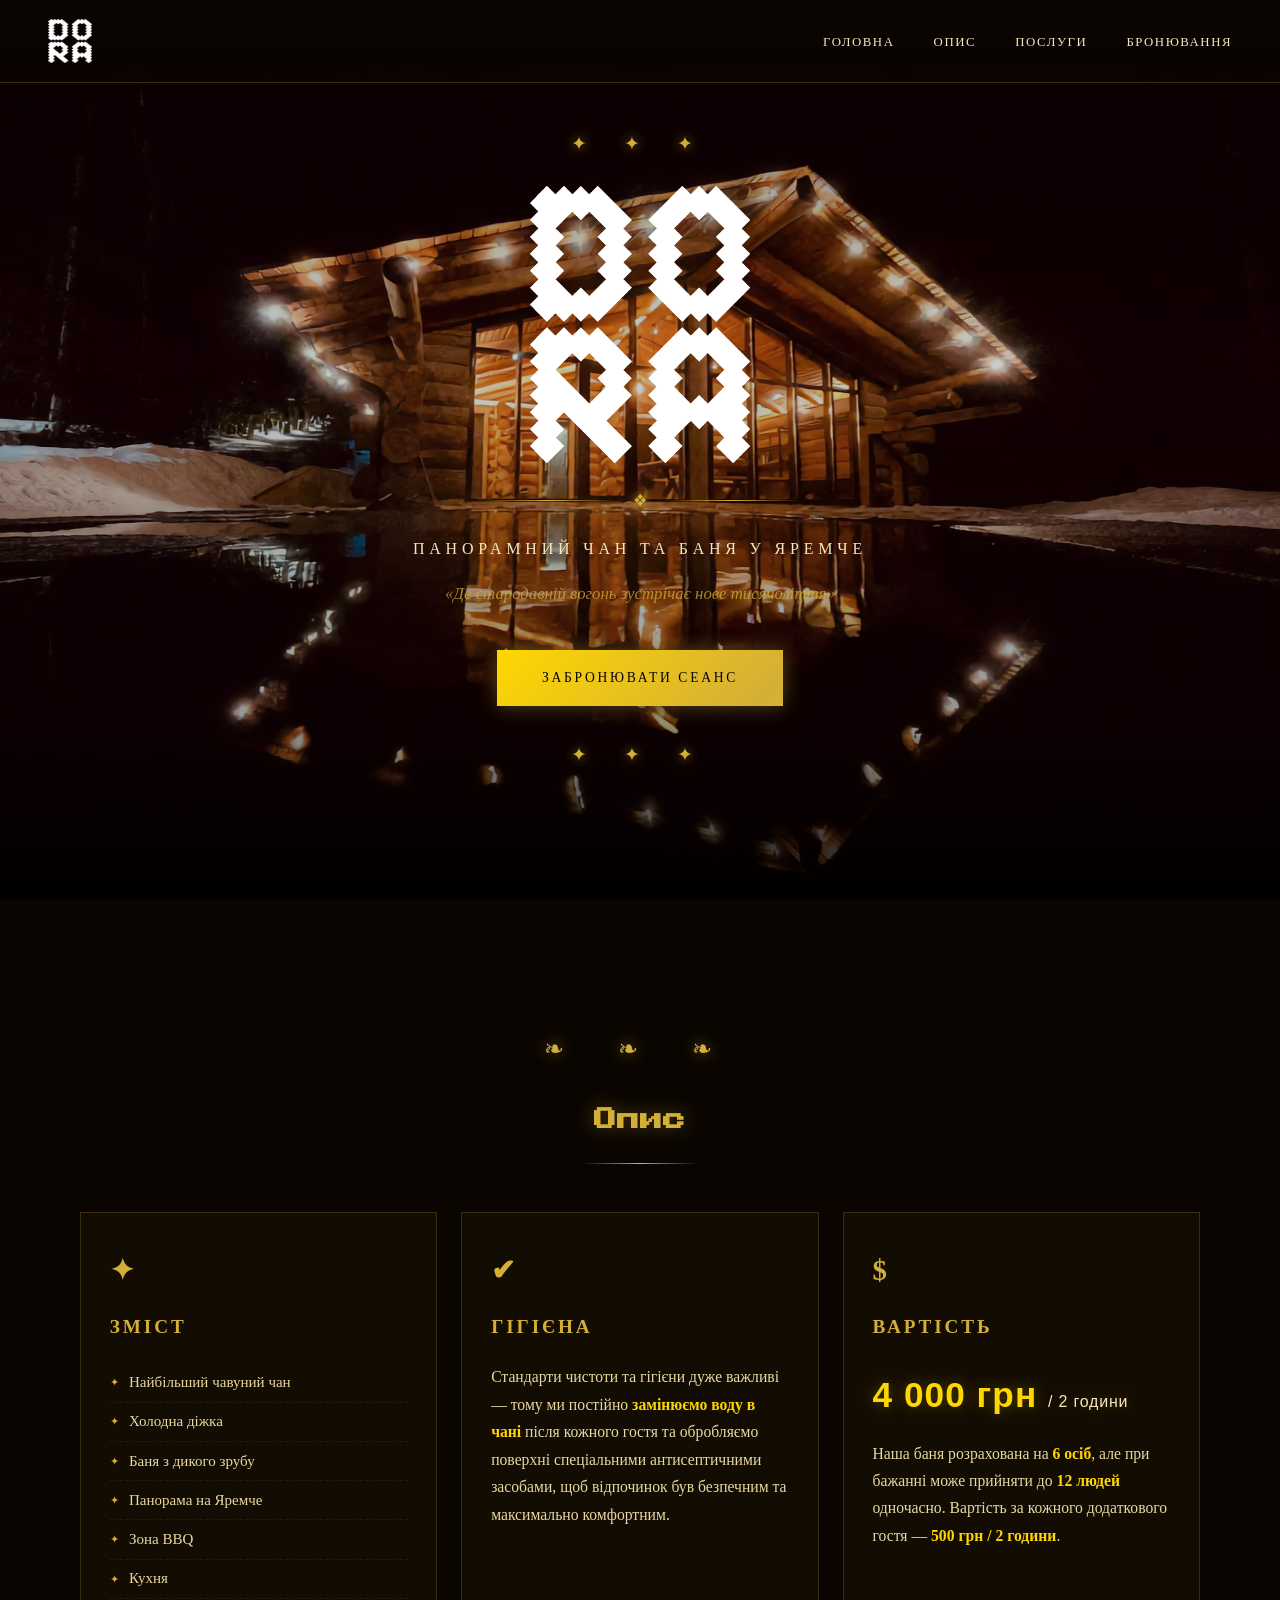
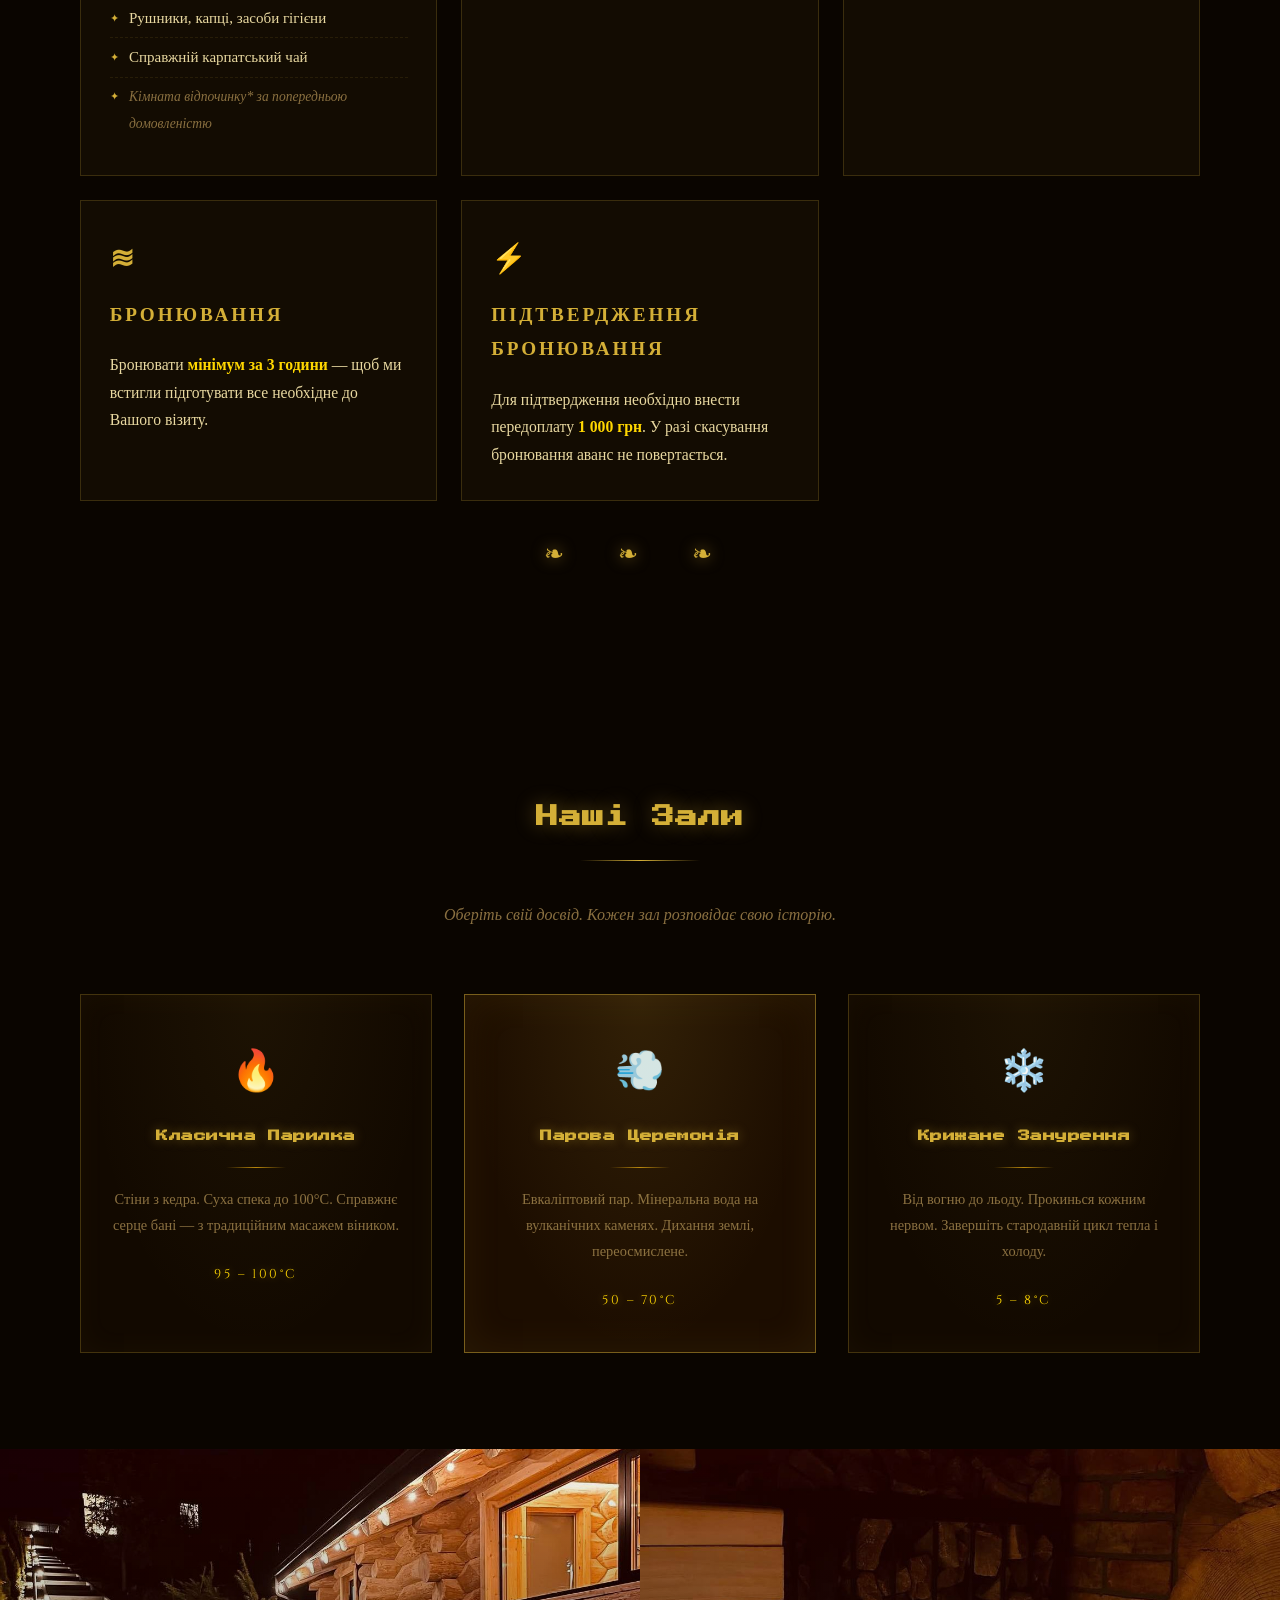
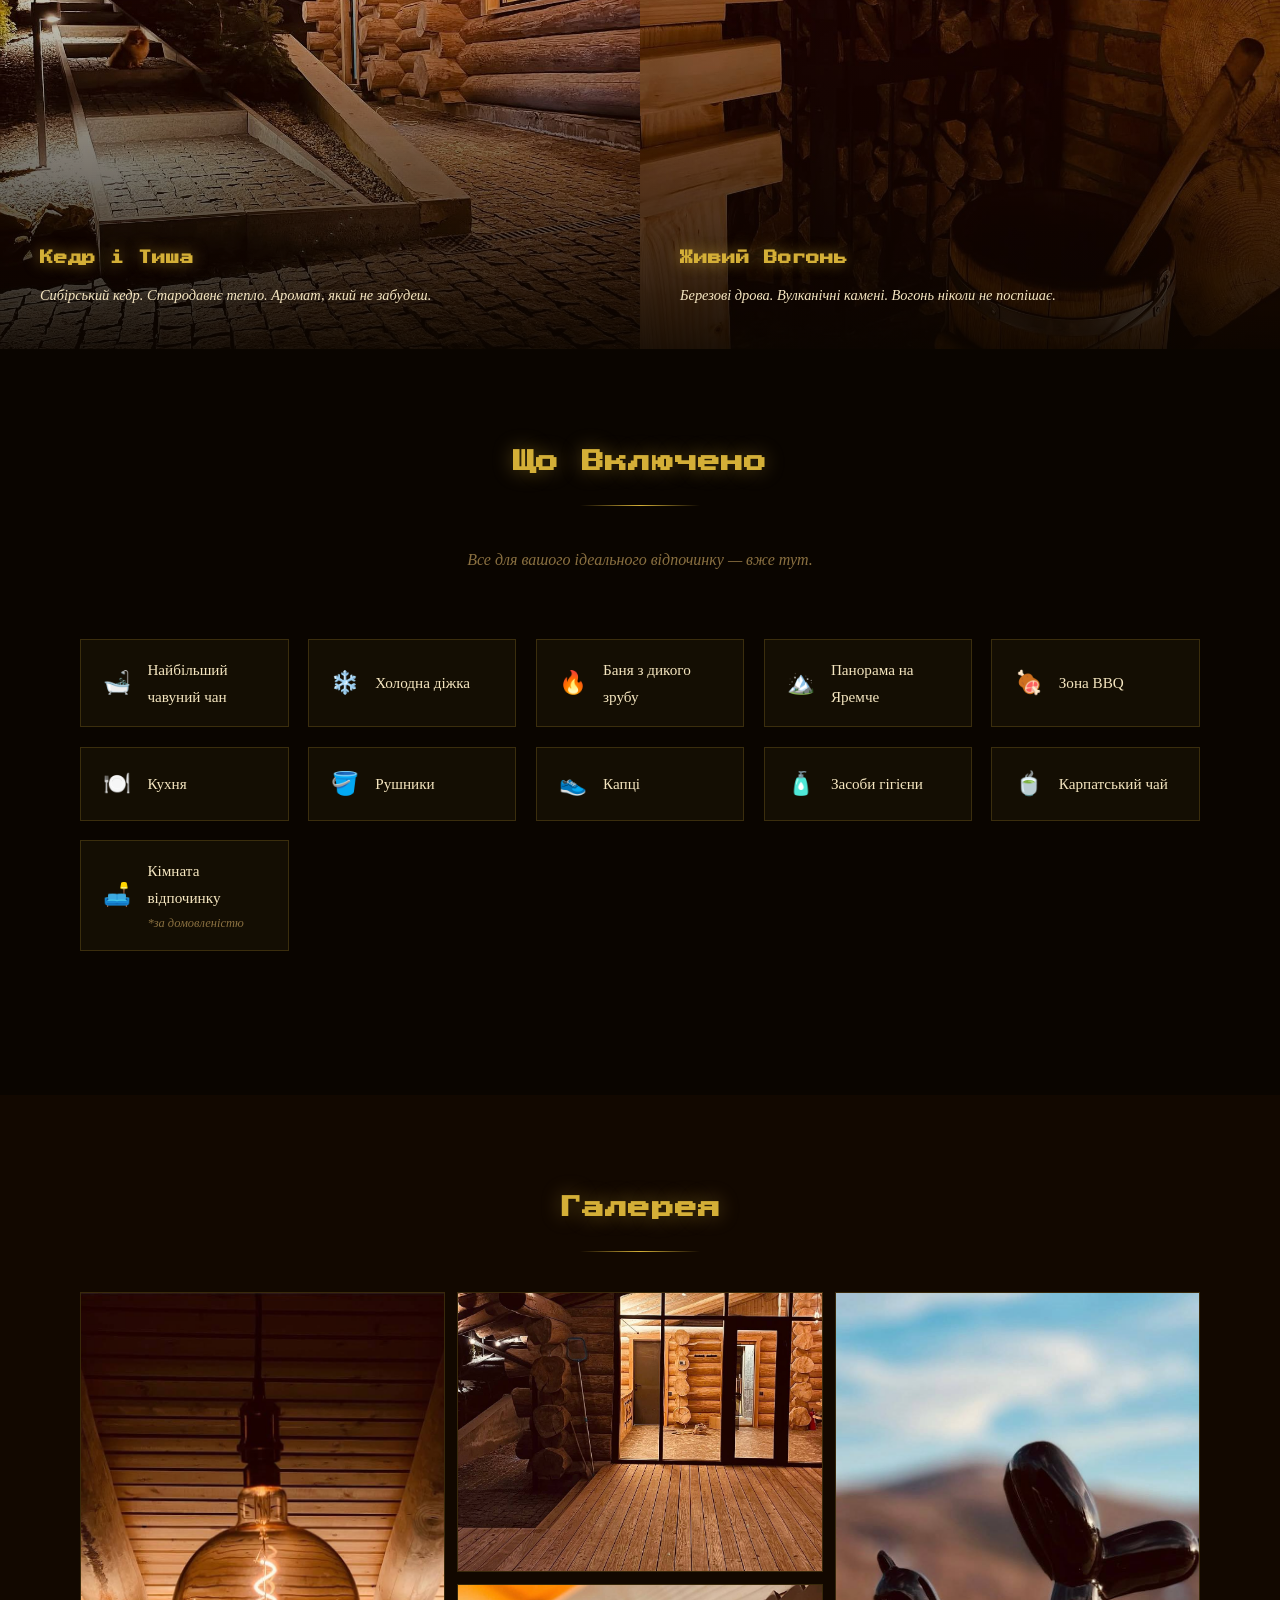
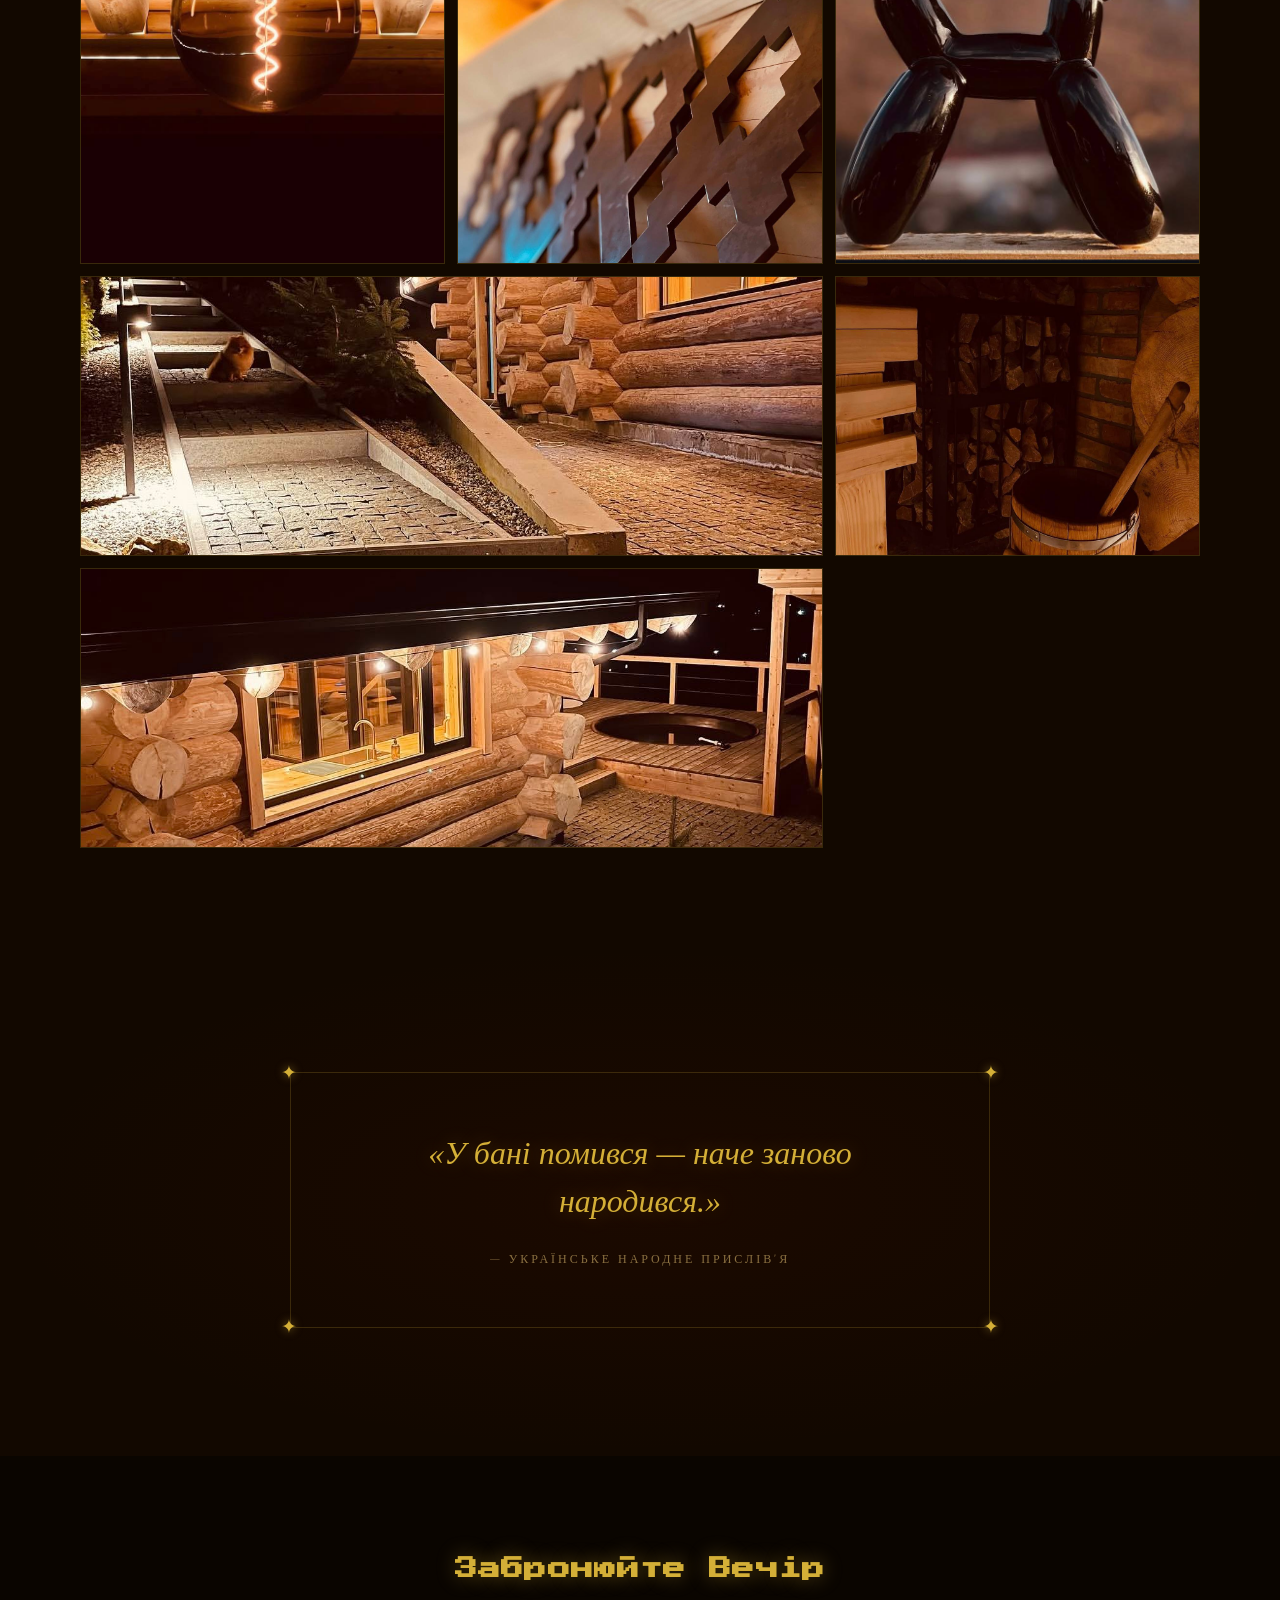
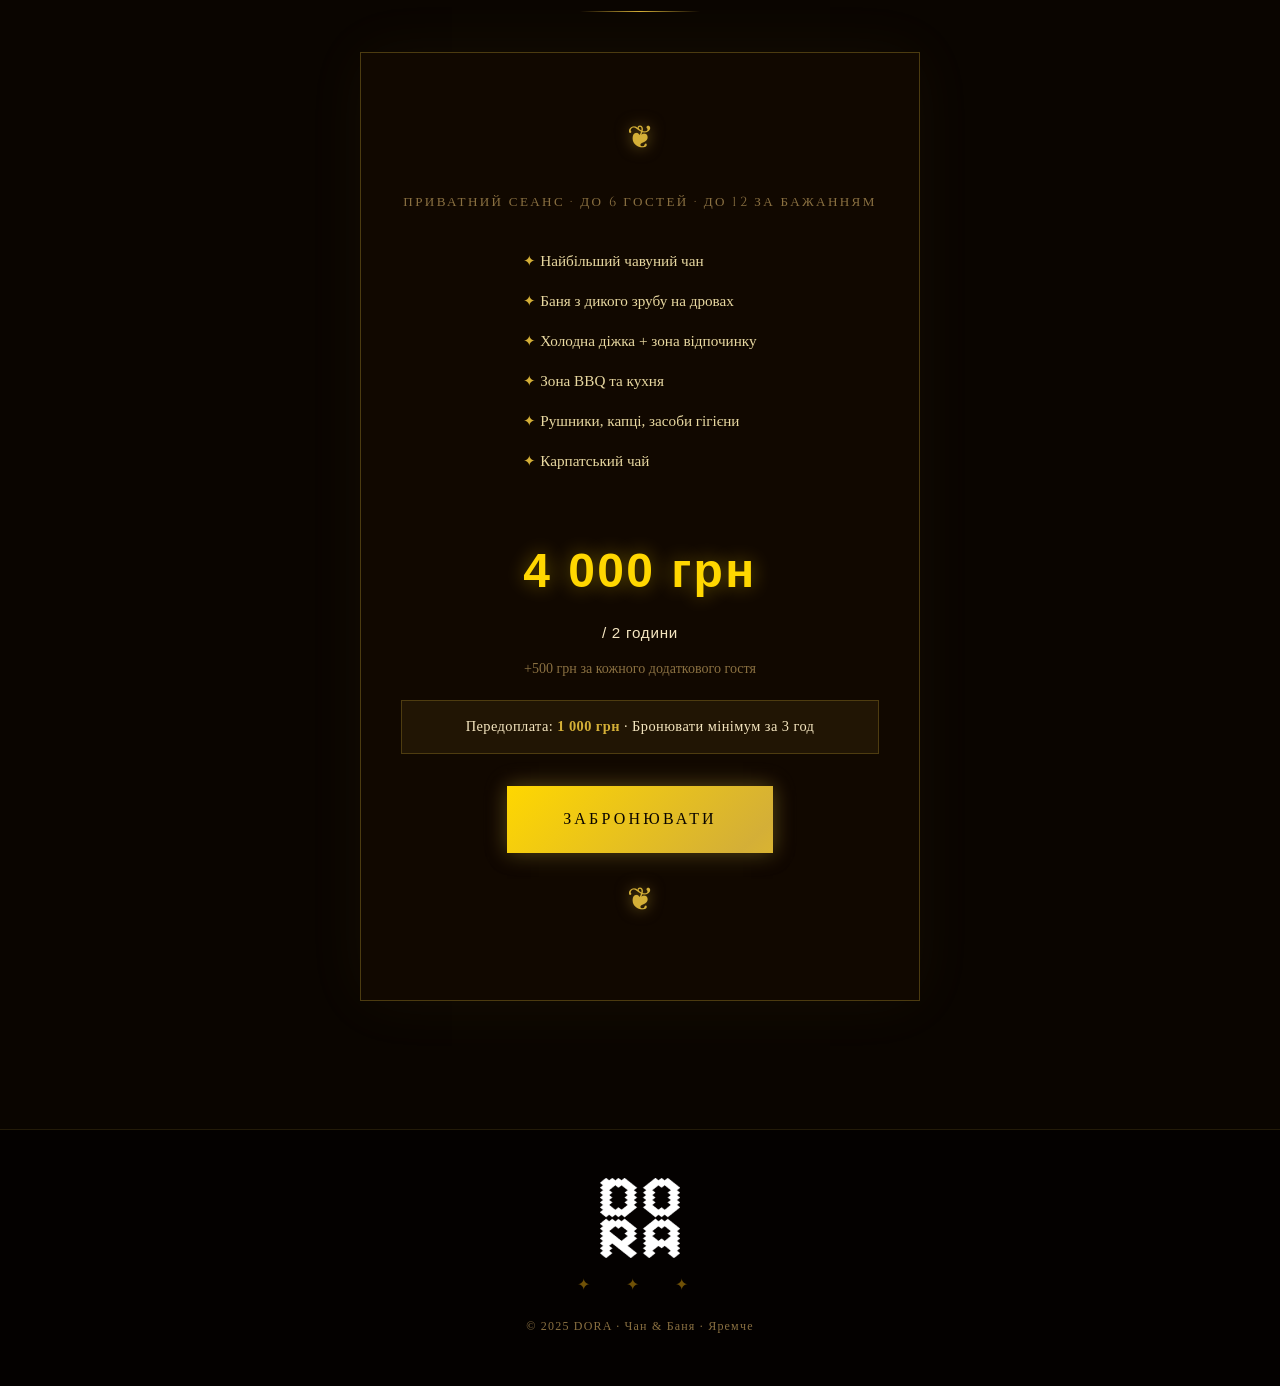
==== index.html @ a9a246b0 "Switch DORA logo to white, remove dark panel background Co-Authored-By: Claude Sonnet 4.6 <noreply@a" ====
<!DOCTYPE html>
<html lang="uk">
<head>
    <meta charset="UTF-8">
    <meta name="viewport" content="width=device-width, initial-scale=1.0">
    <title>DORA — Панорамний чан та баня у Яремче</title>
    <link rel="preconnect" href="https://fonts.googleapis.com">
    <link rel="preconnect" href="https://fonts.gstatic.com" crossorigin>
    <link href="https://fonts.googleapis.com/css2?family=Press+Start+2P&family=Cinzel:wght@400;600;700&family=IM+Fell+English:ital@0;1&display=swap" rel="stylesheet">
    <link rel="stylesheet" href="css/style.css">
</head>
<body>

    <!-- Stars canvas -->
    <canvas id="stars"></canvas>

    <!-- Mobile nav -->
    <div class="mob-nav" id="mobNav">
        <a href="#hero">Головна</a>
        <a href="#about">Опис</a>
        <a href="#services">Послуги</a>
        <a href="#reserve">Бронювання</a>
    </div>

    <!-- Navigation -->
    <nav class="nav" id="nav">
        <div class="nav-logo"><img src="img/logo-dora-white.png" alt="DORA"></div>
        <div class="nav-links">
            <a href="#hero">Головна</a>
            <a href="#about">Опис</a>
            <a href="#services">Послуги</a>
            <a href="#reserve">Бронювання</a>
        </div>
        <button class="burger" id="burger">
            <span></span><span></span><span></span>
        </button>
    </nav>

    <!-- HERO -->
    <section id="hero" class="hero">
        <div class="hero-photo" id="heroPhoto"></div>
        <div class="hero-veil"></div>
        <div class="sparks-wrap" id="sparks"></div>

        <div class="hero-box">
            <div class="hero-ornament">✦ ✦ ✦</div>
            <h1 class="gold-title"><img src="img/logo-dora-white.png" alt="DORA"></h1>
            <div class="hero-divline"><span></span><span class="dia">❖</span><span></span></div>
            <p class="hero-sub">Панорамний чан та баня у Яремче</p>
            <p class="hero-tagline">«Де стародавній вогонь зустрічає нове тисячоліття»</p>
            <a href="#reserve" class="gold-btn">Забронювати Сеанс</a>
            <div class="hero-ornament bottom">✦ ✦ ✦</div>
        </div>
    </section>

<!-- DESCRIPTION -->
    <section id="about" class="about-section">
        <div class="section-ornament">❧ ❧ ❧</div>
        <div class="wrap">
            <h2 class="section-title center">Опис</h2>
            <div class="gold-line center"></div>

            <div class="desc-grid">
                <div class="desc-card">
                    <div class="desc-icon">✦</div>
                    <h3 class="desc-h">Зміст</h3>
                    <ul class="desc-list">
                        <li>Найбільший чавуний чан</li>
                        <li>Холодна діжка</li>
                        <li>Баня з дикого зрубу</li>
                        <li>Панорама на Яремче</li>
                        <li>Зона BBQ</li>
                        <li>Кухня</li>
                        <li>Рушники, капці, засоби гігієни</li>
                        <li>Справжній карпатський чай</li>
                        <li><em>Кімната відпочинку* за попередньою домовленістю</em></li>
                    </ul>
                </div>

                <div class="desc-card">
                    <div class="desc-icon">✔</div>
                    <h3 class="desc-h">Гігієна</h3>
                    <p class="desc-p">Стандарти чистоти та гігієни дуже важливі — тому ми постійно <strong>замінюємо воду в чані</strong> після кожного гостя та обробляємо поверхні спеціальними антисептичними засобами, щоб відпочинок був безпечним та максимально комфортним.</p>
                </div>

                <div class="desc-card">
                    <div class="desc-icon">$</div>
                    <h3 class="desc-h">Вартість</h3>
                    <p class="desc-price-big">4 000 грн <span>/ 2 години</span></p>
                    <p class="desc-p">Наша баня розрахована на <strong>6 осіб</strong>, але при бажанні може прийняти до <strong>12 людей</strong> одночасно. Вартість за кожного додаткового гостя — <strong>500 грн / 2 години</strong>.</p>
                </div>

                <div class="desc-card">
                    <div class="desc-icon">≋</div>
                    <h3 class="desc-h">Бронювання</h3>
                    <p class="desc-p">Бронювати <strong>мінімум за 3 години</strong> — щоб ми встигли підготувати все необхідне до Вашого візиту.</p>
                </div>

                <div class="desc-card">
                    <div class="desc-icon">⚡</div>
                    <h3 class="desc-h">Підтвердження бронювання</h3>
                    <p class="desc-p">Для підтвердження необхідно внести передоплату <strong>1 000 грн</strong>. У разі скасування бронювання аванс не повертається.</p>
                </div>
            </div>
        </div>
        <div class="section-ornament">❧ ❧ ❧</div>
    </section>

<!-- SERVICES -->
    <section id="services" class="services-section">
        <div class="wrap">
            <h2 class="section-title center">Наші Зали</h2>
            <div class="gold-line center"></div>
            <p class="section-sub">Оберіть свій досвід. Кожен зал розповідає свою історію.</p>

            <div class="cards-grid">
                <div class="service-card">
                    <div class="card-glow-border"></div>
                    <div class="card-top-icon">🔥</div>
                    <h3>Класична Парилка</h3>
                    <div class="card-divline"></div>
                    <p>Стіни з кедра. Суха спека до 100°C. Справжнє серце бані — з традиційним масажем віником.</p>
                    <div class="card-temp">95 – 100°C</div>
                </div>
                <div class="service-card gold-card">
                    <div class="card-glow-border"></div>
                    <div class="card-top-icon">💨</div>
                    <h3>Парова Церемонія</h3>
                    <div class="card-divline"></div>
                    <p>Евкаліптовий пар. Мінеральна вода на вулканічних каменях. Дихання землі, переосмислене.</p>
                    <div class="card-temp">50 – 70°C</div>
                </div>
                <div class="service-card">
                    <div class="card-glow-border"></div>
                    <div class="card-top-icon">❄️</div>
                    <h3>Крижане Занурення</h3>
                    <div class="card-divline"></div>
                    <p>Від вогню до льоду. Прокинься кожним нервом. Завершіть стародавній цикл тепла і холоду.</p>
                    <div class="card-temp">5 – 8°C</div>
                </div>
            </div>
        </div>
    </section>

    <!-- ATMOSPHERE PANELS -->
    <section class="panels-section">
        <div class="panel">
            <div class="panel-img" style="background-image:url('img/g2.jpg')"></div>
            <div class="panel-overlay">
                <h3>Кедр і Тиша</h3>
                <p>Сибірський кедр. Стародавнє тепло. Аромат, який не забудеш.</p>
            </div>
        </div>
        <div class="panel">
            <div class="panel-img" style="background-image:url('img/g4.jpg')"></div>
            <div class="panel-overlay">
                <h3>Живий Вогонь</h3>
                <p>Березові дрова. Вулканічні камені. Вогонь ніколи не поспішає.</p>
            </div>
        </div>
    </section>

    <!-- INCLUDES -->
    <section class="includes-section">
        <div class="wrap">
            <h2 class="section-title center">Що Включено</h2>
            <div class="gold-line center"></div>
            <p class="section-sub">Все для вашого ідеального відпочинку — вже тут.</p>

            <div class="includes-grid">
                <div class="inc-item">
                    <span class="inc-icon">🛁</span>
                    <span>Найбільший чавуний чан</span>
                </div>
                <div class="inc-item">
                    <span class="inc-icon">❄️</span>
                    <span>Холодна діжка</span>
                </div>
                <div class="inc-item">
                    <span class="inc-icon">🔥</span>
                    <span>Баня з дикого зрубу</span>
                </div>
                <div class="inc-item">
                    <span class="inc-icon">🏔️</span>
                    <span>Панорама на Яремче</span>
                </div>
                <div class="inc-item">
                    <span class="inc-icon">🍖</span>
                    <span>Зона BBQ</span>
                </div>
                <div class="inc-item">
                    <span class="inc-icon">🍽️</span>
                    <span>Кухня</span>
                </div>
                <div class="inc-item">
                    <span class="inc-icon">🪣</span>
                    <span>Рушники</span>
                </div>
                <div class="inc-item">
                    <span class="inc-icon">👟</span>
                    <span>Капці</span>
                </div>
                <div class="inc-item">
                    <span class="inc-icon">🧴</span>
                    <span>Засоби гігієни</span>
                </div>
                <div class="inc-item">
                    <span class="inc-icon">🍵</span>
                    <span>Карпатський чай</span>
                </div>
                <div class="inc-item inc-item--note">
                    <span class="inc-icon">🛋️</span>
                    <span>Кімната відпочинку <em>*за домовленістю</em></span>
                </div>
            </div>

        </div>
    </section>

    <!-- GALLERY -->
    <section class="gallery-section">
        <div class="wrap">
            <h2 class="section-title center">Галерея</h2>
            <div class="gold-line center"></div>
            <div class="gallery-grid">
                <!-- col 1 tall: lamp -->
                <div class="gallery-item gi-tall">
                    <img src="img/g1.jpg" alt="Інтер'єр бані">
                    <div class="gallery-overlay"><span>✦</span></div>
                </div>
                <!-- col 2: terrace + decor -->
                <div class="gallery-item">
                    <img src="img/g3.jpg" alt="Тераса">
                    <div class="gallery-overlay"><span>✦</span></div>
                </div>
                <!-- col 3 tall: BLACK DOG — right side, big -->
                <div class="gallery-item gi-tall">
                    <img src="img/g6.jpg" alt="Чорний пес">
                    <div class="gallery-overlay"><span>✦</span></div>
                </div>
                <!-- col 2 row 2: carved -->
                <div class="gallery-item">
                    <img src="img/g5.jpg" alt="Декор">
                    <div class="gallery-overlay"><span>✦</span></div>
                </div>
                <!-- row 3: exterior wide + firewood -->
                <div class="gallery-item gi-wide">
                    <img src="img/g2.jpg" alt="Зовнішній вигляд">
                    <div class="gallery-overlay"><span>✦</span></div>
                </div>
                <div class="gallery-item">
                    <img src="img/g4.jpg" alt="Парилка">
                    <div class="gallery-overlay"><span>✦</span></div>
                </div>
                <!-- row 4: hot tub exterior wide -->
                <div class="gallery-item gi-wide">
                    <img src="img/g7.jpg" alt="Зовнішній вигляд з купелем">
                    <div class="gallery-overlay"><span>✦</span></div>
                </div>
            </div>
        </div>
    </section>

    <!-- LIGHTBOX -->
    <div class="lightbox" id="lightbox">
        <div class="lb-close" id="lbClose">✕</div>
        <div class="lb-prev" id="lbPrev">❮</div>
        <div class="lb-next" id="lbNext">❯</div>
        <img class="lb-img" id="lbImg" src="" alt="">
    </div>

    <!-- QUOTE -->
    <section class="quote-section">
        <div class="wrap">
            <div class="quote-frame">
                <div class="qf-corner qfc1">✦</div>
                <div class="qf-corner qfc2">✦</div>
                <div class="qf-corner qfc3">✦</div>
                <div class="qf-corner qfc4">✦</div>
                <p class="quote-text">«У бані помився — наче заново народився.»</p>
                <p class="quote-cite">— Українське народне прислів'я</p>
            </div>
        </div>
    </section>

    <!-- RESERVE -->
    <section id="reserve" class="reserve-section">
        <div class="wrap">
            <h2 class="section-title center">Забронюйте Вечір</h2>
            <div class="gold-line center"></div>
            <div class="reserve-box">
                <div class="rb-ornament">❦</div>
                <p class="reserve-desc">Приватний сеанс · До 6 гостей · До 12 за бажанням</p>
                <ul class="reserve-list">
                    <li>✦ Найбільший чавуний чан</li>
                    <li>✦ Баня з дикого зрубу на дровах</li>
                    <li>✦ Холодна діжка + зона відпочинку</li>
                    <li>✦ Зона BBQ та кухня</li>
                    <li>✦ Рушники, капці, засоби гігієни</li>
                    <li>✦ Карпатський чай</li>
                </ul>
                <div class="reserve-price">
                    <span>4 000 грн</span>
                    <small>/ 2 години</small>
                </div>
                <p class="reserve-extra">+500 грн за кожного додаткового гостя</p>
                <div class="reserve-deposit">Передоплата: <strong>1 000 грн</strong> · Бронювати мінімум за 3 год</div>
                <a href="#" class="gold-btn large">Забронювати</a>
                <div class="rb-ornament">❦</div>
            </div>
        </div>
    </section>

    <!-- FOOTER -->
    <footer class="footer">
        <div class="footer-logo"><img src="img/logo-dora-white.png" alt="DORA"></div>
        <div class="footer-ornament">✦ ✦ ✦</div>
        <p class="footer-copy">© 2025 DORA · Чан &amp; Баня · Яремче</p>
    </footer>

    <script src="https://cdnjs.cloudflare.com/ajax/libs/gsap/3.12.5/gsap.min.js"></script>
    <script src="https://cdnjs.cloudflare.com/ajax/libs/gsap/3.12.5/ScrollTrigger.min.js"></script>
    <script src="js/script.js"></script>
</body>
</html>
---- css/style.css ----
/* =====================================================
   BANYADORA — Y2K Luxury Sauna — Real 2000s Vibe
   ===================================================== */

@font-face {
    font-family: 'Rhombic';
    src: url('../fonts/rhombic.ttf') format('truetype');
    font-weight: 400;
    font-style: normal;
    font-display: swap;
}

:root {
    --fn-logo: 'Rhombic', 'Press Start 2P', cursive;
    --bg:      #0a0500;
    --bg2:     #120800;
    --gold:    #D4AF37;
    --gold2:   #FFD700;
    --gold3:   #B8860B;
    --cream:   #F5E6C0;
    --red:     #8B1A00;
    --text:    #E8D8A0;
    --muted:   #8A7040;
    --fn-title: 'Press Start 2P', cursive;
    --fn-head:  'Cinzel', serif;
    --fn-body:  'IM Fell English', serif;
}

* { margin:0; padding:0; box-sizing:border-box; scroll-behavior:smooth; }

body {
    background: var(--bg);
    color: var(--text);
    font-family: var(--fn-body);
    font-size: 16px;
    line-height: 1.8;
    overflow-x: hidden;
}

/* ── STARS CANVAS ── */
#stars {
    position: fixed; inset: 0; z-index: 0; pointer-events: none;
}

/* ── NAV ── */
.nav {
    position: fixed; top: 0; width: 100%; z-index: 1000;
    padding: 1.2rem 3rem;
    display: flex; justify-content: space-between; align-items: center;
    background: linear-gradient(to bottom, rgba(10,5,0,0.95), rgba(10,5,0,0.7));
    border-bottom: 1px solid rgba(212,175,55,0.25);
    backdrop-filter: blur(8px);
    transition: all 0.3s;
}
.nav.scrolled {
    background: rgba(10,5,0,0.97);
    border-bottom-color: rgba(212,175,55,0.5);
}

.nav-logo {
    font-family: var(--fn-logo);
    font-size: 2rem; color: var(--gold);
    letter-spacing: 0.05em;
    text-shadow: 0 0 12px rgba(212,175,55,0.6), 0 0 30px rgba(212,175,55,0.2);
    letter-spacing: 0.05em;
}

.nav-links a {
    font-family: var(--fn-head);
    color: var(--cream); text-decoration: none;
    margin-left: 2.2rem; font-size: 0.8rem;
    letter-spacing: 0.12em; text-transform: uppercase;
    transition: color 0.3s, text-shadow 0.3s;
}
.nav-links a:hover {
    color: var(--gold);
    text-shadow: 0 0 10px rgba(212,175,55,0.5);
}

/* ── BURGER ── */
.burger {
    display: none; flex-direction: column; gap: 6px;
    background: none; border: none; cursor: pointer; padding: 4px;
}
.burger span {
    display: block; width: 26px; height: 1px;
    background: var(--gold);
    box-shadow: 0 0 6px rgba(212,175,55,0.6);
    transition: all 0.35s;
}
.burger.active span:nth-child(1) { transform: translateY(7px) rotate(45deg); }
.burger.active span:nth-child(2) { opacity: 0; }
.burger.active span:nth-child(3) { transform: translateY(-7px) rotate(-45deg); }

/* ── MOBILE NAV ── */
.mob-nav {
    position: fixed; inset: 0; z-index: 999;
    background: rgba(10,5,0,0.97);
    display: flex; flex-direction: column;
    align-items: center; justify-content: center; gap: 2.5rem;
    opacity: 0; pointer-events: none;
    transition: opacity 0.4s;
}
.mob-nav.open { opacity: 1; pointer-events: all; }
.mob-nav a {
    font-family: var(--fn-title);
    font-size: 1rem; color: var(--gold); text-decoration: none;
    letter-spacing: 0.08em;
    text-shadow: 0 0 20px rgba(212,175,55,0.5);
    transition: color 0.2s;
}
.mob-nav a:hover { color: var(--gold2); }

/* ── HERO ── */
.hero {
    height: 100vh; height: 100svh;
    position: relative; overflow: hidden;
    display: flex; align-items: center; justify-content: center;
    text-align: center;
}

.hero-photo {
    position: absolute; inset: -8%;
    width: 116%; height: 116%;
    background: url('../img/hero-bg.png') center center / cover no-repeat;
    will-change: transform; transition: transform 0.2s ease-out;
}

.hero-veil {
    position: absolute; inset: 0; z-index: 1;
    background: linear-gradient(to bottom,
        rgba(0,0,0,0.5) 0%,
        rgba(0,0,0,0.2) 40%,
        rgba(0,0,0,0.4) 80%,
        rgba(0,0,0,0.9) 100%);
}

.sparks-wrap {
    position: absolute; inset: 0; z-index: 2; pointer-events: none; overflow: hidden;
}
.spark { display: none; }
@keyframes sparkRise {
    0%   { transform: translateY(0) scale(1); opacity: 0; }
    10%  { opacity: 1; }
    100% { transform: translateY(-100vh) translateX(var(--dx, 20px)) scale(0.3); opacity: 0; }
}

.hero-box {
    position: relative; z-index: 3;
    display: flex; flex-direction: column; align-items: center;
    padding: 2rem;
    transition: transform 0.15s ease-out;
}

.hero-ornament {
    font-size: 1.2rem; color: var(--gold);
    text-shadow: 0 0 12px rgba(212,175,55,0.7);
    letter-spacing: 1rem; margin-bottom: 1.5rem;
    animation: ornGlow 3s ease-in-out infinite;
}
.hero-ornament.bottom { margin-top: 2rem; margin-bottom: 0; }
@keyframes ornGlow {
    0%,100% { opacity: 0.7; }
    50%      { opacity: 1; text-shadow: 0 0 20px rgba(212,175,55,1), 0 0 40px rgba(212,175,55,0.4); }
}

/* ── GOLD TITLE ── */
.gold-title img {
    max-width: 100%;
    width: 220px;
    height: auto;
    display: block;
}
.gold-title {
    margin: 0 auto 1.5rem;
    line-height: 1;
}
.nav-logo img { height: 44px; width: 44px; display: block; }
.footer-logo img { height: 80px; width: 80px; display: block; margin: 0 auto; }
.gold-title {
    margin-bottom: 1.5rem;
    line-height: 1;
}

.hero-divline {
    display: flex; align-items: center; gap: 1rem;
    width: 320px; margin-bottom: 1.2rem;
}
.hero-divline span:first-child,
.hero-divline span:last-child {
    flex: 1; height: 1px;
    background: linear-gradient(to right, transparent, var(--gold), transparent);
}
.dia { color: var(--gold); font-size: 1rem; text-shadow: 0 0 10px var(--gold); }

.hero-sub {
    font-family: var(--fn-head);
    font-size: 1rem; letter-spacing: 0.3em;
    text-transform: uppercase; color: var(--cream);
    margin-bottom: 1rem;
}

.hero-tagline {
    font-family: var(--fn-body);
    font-style: italic; font-size: 1.05rem;
    color: rgba(212,175,55,0.75);
    margin-bottom: 2.5rem;
}

/* ── GOLD BUTTON ── */
.gold-btn {
    display: inline-block; text-decoration: none;
    font-family: var(--fn-head);
    font-size: 0.85rem; letter-spacing: 0.2em; text-transform: uppercase;
    color: #0a0500;
    background: linear-gradient(135deg, #FFD700 0%, #D4AF37 50%, #FFD700 100%);
    background-size: 200% 100%;
    padding: 1rem 2.8rem;
    border: none; cursor: pointer;
    box-shadow: 0 0 20px rgba(212,175,55,0.4), 0 4px 15px rgba(0,0,0,0.5);
    transition: background-position 0.4s, box-shadow 0.4s, transform 0.2s;
    position: relative; overflow: hidden;
}
.gold-btn::after {
    content: '';
    position: absolute; top: -50%; left: -60%;
    width: 30%; height: 200%;
    background: rgba(255,255,255,0.3);
    transform: skewX(-20deg);
    animation: btnShine 3s ease-in-out infinite;
}
@keyframes btnShine {
    0%,100% { left: -60%; opacity: 0; }
    40%      { opacity: 1; }
    50%      { left: 130%; opacity: 0; }
}
.gold-btn:hover {
    background-position: 100% 0;
    box-shadow: 0 0 35px rgba(212,175,55,0.7), 0 6px 20px rgba(0,0,0,0.5);
    transform: translateY(-2px);
}
.gold-btn.large { font-size: 1rem; padding: 1.2rem 3.5rem; }

/* ── ABOUT ── */
.about-section {
    padding: 6rem 0; background: var(--bg2); position: relative; z-index: 1;
}

.section-ornament {
    text-align: center; color: var(--gold);
    font-size: 1.5rem; letter-spacing: 1.5rem;
    text-shadow: 0 0 15px rgba(212,175,55,0.6);
    padding: 2rem 0;
}

.wrap { max-width: 1200px; margin: 0 auto; padding: 0 2.5rem; }

.section-title {
    font-family: var(--fn-title);
    font-size: 1.4rem; color: var(--gold);
    text-shadow: 0 0 20px rgba(212,175,55,0.4);
    margin-bottom: 1.5rem; letter-spacing: 0.05em;
    line-height: 1.6;
}
.section-title.center { text-align: center; }

.gold-line {
    width: 120px; height: 1px;
    background: linear-gradient(to right, transparent, var(--gold), transparent);
    margin-bottom: 2rem;
}
.gold-line.center { margin: 0 auto 2.5rem; }

.about-grid {
    display: grid; grid-template-columns: 1fr 1fr; gap: 5rem; align-items: center;
}

.about-text p {
    color: var(--text); margin-bottom: 1.5rem; font-size: 1rem;
}

.stats-row {
    display: flex; align-items: center; gap: 2rem; margin-top: 2.5rem;
    flex-wrap: wrap;
}
.stat-box { text-align: center; }
.stat-big {
    display: block;
    font-family: var(--fn-title); font-size: 2.5rem;
    color: var(--gold2);
    text-shadow: 0 0 20px rgba(255,215,0,0.5);
    line-height: 1;
}
.stat-name { font-size: 0.75rem; letter-spacing: 0.15em; text-transform: uppercase; color: var(--muted); }
.stat-divider { font-size: 1.2rem; color: var(--gold3); opacity: 0.6; }

/* Framed image */
.img-frame {
    position: relative; padding: 12px;
    border: 1px solid rgba(212,175,55,0.3);
}
.img-inner { width: 100%; height: 400px; }
.banya-photo {
    background: url('../img/hero-bg.png') center center / cover no-repeat;
}
.frame-corner {
    position: absolute; width: 22px; height: 22px;
    border-color: var(--gold); border-style: solid;
}
.c1 { top:-1px; left:-1px; border-width: 2px 0 0 2px; }
.c2 { top:-1px; right:-1px; border-width: 2px 2px 0 0; }
.c3 { bottom:-1px; left:-1px; border-width: 0 0 2px 2px; }
.c4 { bottom:-1px; right:-1px; border-width: 0 2px 2px 0; }

/* ── SERVICES ── */
.services-section {
    padding: 6rem 0; background: var(--bg); position: relative; z-index: 1;
}
.section-sub {
    text-align: center; color: var(--muted); font-style: italic;
    margin-bottom: 4rem; font-size: 1rem;
}

.cards-grid {
    display: grid; grid-template-columns: repeat(3,1fr); gap: 2rem;
}

.service-card {
    position: relative;
    border: 1px solid rgba(212,175,55,0.25);
    background: rgba(20,10,0,0.8);
    padding: 2.5rem 2rem;
    text-align: center;
    transition: transform 0.3s, box-shadow 0.3s;
    overflow: hidden;
}
.service-card::before {
    content: '';
    position: absolute; inset: 0;
    background: radial-gradient(ellipse at top, rgba(212,175,55,0.06) 0%, transparent 70%);
    pointer-events: none;
}
.service-card:hover {
    transform: translateY(-6px);
    box-shadow: 0 12px 40px rgba(212,175,55,0.15), 0 0 60px rgba(212,175,55,0.05);
    border-color: rgba(212,175,55,0.6);
}

.gold-card {
    border-color: rgba(212,175,55,0.5);
    background: rgba(30,15,0,0.9);
}
.gold-card::before {
    background: radial-gradient(ellipse at top, rgba(212,175,55,0.12) 0%, transparent 70%);
}

.card-glow-border {
    position: absolute; inset: 0; pointer-events: none;
    box-shadow: inset 0 0 30px rgba(212,175,55,0.04);
}
.gold-card .card-glow-border {
    box-shadow: inset 0 0 40px rgba(212,175,55,0.08);
}

.card-top-icon { font-size: 2.5rem; margin-bottom: 1.2rem; }

.service-card h3 {
    font-family: var(--fn-title);
    font-size: 0.75rem; color: var(--gold);
    text-shadow: 0 0 12px rgba(212,175,55,0.4);
    margin-bottom: 1.2rem; letter-spacing: 0.04em;
    line-height: 1.8;
}

.card-divline {
    width: 60px; height: 1px; margin: 0 auto 1.2rem;
    background: linear-gradient(to right, transparent, var(--gold3), transparent);
}

.service-card p { font-size: 0.9rem; color: var(--muted); margin-bottom: 1.5rem; }

.card-temp {
    font-family: var(--fn-head);
    font-size: 0.8rem; letter-spacing: 0.2em;
    color: var(--gold2); text-shadow: 0 0 10px rgba(255,215,0,0.4);
}

/* ── PANELS ── */
.panels-section {
    display: grid; grid-template-columns: 1fr 1fr;
    height: 500px; position: relative; z-index: 1;
}
.panel { position: relative; overflow: hidden; }
.panel-img {
    width: 100%; height: 100%;
    transition: transform 0.6s;
}
.panel:hover .panel-img { transform: scale(1.06); }
.cedar-img {
    background:
        repeating-linear-gradient(90deg, rgba(139,90,43,0.08) 0px, rgba(139,90,43,0.04) 2px, transparent 2px, transparent 35px),
        linear-gradient(180deg, #1a0e05 0%, #2a1608 50%, #1a0e05 100%);
}
.fire-img {
    background:
        radial-gradient(ellipse at 50% 90%, rgba(180,80,10,0.3) 0%, rgba(139,26,0,0.1) 50%, transparent 70%),
        linear-gradient(180deg, #150500 0%, #220800 50%, #150500 100%);
}
.panel-overlay {
    position: absolute; inset: 0;
    background: linear-gradient(to top, rgba(10,5,0,0.9) 0%, rgba(10,5,0,0.3) 60%, transparent 100%);
    display: flex; flex-direction: column; justify-content: flex-end;
    padding: 2.5rem;
}
.panel-overlay h3 {
    font-family: var(--fn-title); font-size: 0.85rem;
    color: var(--gold); text-shadow: 0 0 15px rgba(212,175,55,0.6);
    margin-bottom: 0.8rem; line-height: 1.6;
}
.panel-overlay p { font-size: 0.9rem; color: var(--cream); font-style: italic; }

/* ── QUOTE ── */
.quote-section {
    padding: 8rem 0; text-align: center;
    background: var(--bg2); position: relative; z-index: 1;
    background-image: radial-gradient(ellipse at center, rgba(139,26,0,0.08) 0%, transparent 70%);
}
.quote-frame {
    position: relative; display: inline-block;
    padding: 3.5rem 4rem; max-width: 700px;
    border: 1px solid rgba(212,175,55,0.2);
}
.qf-corner {
    position: absolute; font-size: 1.2rem;
    color: var(--gold); text-shadow: 0 0 10px rgba(212,175,55,0.6);
    line-height: 1;
}
.qfc1 { top: -0.6rem; left: -0.6rem; }
.qfc2 { top: -0.6rem; right: -0.6rem; }
.qfc3 { bottom: -0.6rem; left: -0.6rem; }
.qfc4 { bottom: -0.6rem; right: -0.6rem; }

.quote-text {
    font-family: var(--fn-body);
    font-size: 2rem; font-style: italic;
    color: var(--gold); line-height: 1.5; margin-bottom: 1.5rem;
    text-shadow: 0 0 20px rgba(212,175,55,0.3);
}
.quote-cite {
    font-family: var(--fn-head);
    font-size: 0.75rem; letter-spacing: 0.25em;
    text-transform: uppercase; color: var(--muted);
}

/* ── RESERVE ── */
.reserve-section {
    padding: 6rem 0 8rem; background: var(--bg); position: relative; z-index: 1;
}
.reserve-box {
    max-width: 560px; margin: 0 auto; text-align: center;
    border: 1px solid rgba(212,175,55,0.3);
    padding: 3rem 2.5rem;
    background: rgba(20,10,0,0.7);
    box-shadow: 0 0 60px rgba(212,175,55,0.05);
}
.rb-ornament {
    font-size: 2rem; color: var(--gold);
    text-shadow: 0 0 15px rgba(212,175,55,0.5);
    display: block; margin: 0.5rem 0 1.5rem;
    animation: ornGlow 3s ease-in-out infinite;
}
.reserve-desc {
    font-family: var(--fn-head);
    font-size: 0.82rem; letter-spacing: 0.18em;
    text-transform: uppercase; color: var(--muted);
    margin-bottom: 2rem;
}
.reserve-list {
    list-style: none; text-align: left; margin-bottom: 2.5rem;
    display: inline-block;
}
.reserve-list li {
    color: var(--text); margin-bottom: 0.8rem; font-size: 0.95rem;
}
.reserve-list li::first-letter { color: var(--gold); }
.reserve-price {
    font-family: Arial, Helvetica, sans-serif;
    font-size: 1rem; color: var(--muted);
    margin-bottom: 2rem;
    text-align: center;
    display: flex;
    flex-direction: column;
    align-items: center;
    gap: 0.3rem;
}
.reserve-price span {
    font-family: Arial, Helvetica, sans-serif;
    font-size: 3rem; color: var(--gold2);
    font-weight: 700;
    letter-spacing: 0.05em;
    text-shadow: 0 0 20px rgba(255,215,0,0.4);
}
.reserve-price small {
    font-family: Arial, Helvetica, sans-serif;
    font-size: 0.95rem;
    color: var(--cream);
    letter-spacing: 0.05em;
}
.reserve-extra {
    font-family: var(--fn-body);
    font-size: 0.88rem; color: var(--muted);
    margin-top: -1.4rem; margin-bottom: 1.2rem;
}
.reserve-deposit {
    font-family: var(--fn-body);
    font-size: 0.9rem; color: var(--cream);
    background: rgba(212,175,55,0.08);
    border: 1px solid rgba(212,175,55,0.25);
    padding: 0.8rem 1.5rem;
    margin-bottom: 2rem;
    letter-spacing: 0.03em;
}
.reserve-deposit strong { color: var(--gold); }

/* ── FOOTER ── */
.footer {
    padding: 3rem 0; text-align: center;
    border-top: 1px solid rgba(212,175,55,0.15);
    background: rgba(5,2,0,0.95);
    position: relative; z-index: 1;
}
.footer-logo {
    font-family: var(--fn-logo);
    font-size: 2.5rem; color: var(--gold);
    letter-spacing: 0.05em;
    text-shadow: 0 0 20px rgba(212,175,55,0.5);
    margin-bottom: 0.8rem; letter-spacing: 0.05em;
}
.footer-ornament {
    color: var(--gold3); font-size: 1rem;
    letter-spacing: 1rem; margin-bottom: 1rem; opacity: 0.6;
}
.footer-copy { font-size: 0.75rem; color: var(--muted); letter-spacing: 0.1em; }

/* ── GSAP HIDDEN ── */
.reveal { opacity: 0; }

/* ── PANELS (real photos) ── */
.panel-img {
    background-size: cover !important;
    background-position: center !important;
}

/* ── DESCRIPTION ── */
.about-section {
    padding: 6rem 0;
    background: var(--bg);
    position: relative; z-index: 1;
}
.desc-grid {
    display: grid;
    grid-template-columns: repeat(auto-fit, minmax(280px, 1fr));
    gap: 1.5rem;
    margin-top: 3rem;
}
.desc-card {
    background: rgba(212,175,55,0.04);
    border: 1px solid rgba(212,175,55,0.2);
    padding: 2rem 1.8rem;
    transition: border-color 0.3s, transform 0.3s;
}
.desc-card:hover {
    border-color: rgba(212,175,55,0.5);
    transform: translateY(-3px);
}
.desc-icon {
    color: var(--gold);
    font-size: 1.8rem;
    margin-bottom: 0.8rem;
    font-weight: 700;
}
.desc-h {
    font-family: var(--fn-head);
    font-size: 1.2rem;
    color: var(--gold);
    letter-spacing: 0.15em;
    text-transform: uppercase;
    margin-bottom: 1.2rem;
}
.desc-p {
    font-family: var(--fn-body);
    font-size: 0.98rem;
    color: var(--text);
    line-height: 1.75;
}
.desc-p strong { color: var(--gold2); font-weight: 600; }
.desc-list {
    list-style: none;
    font-family: var(--fn-body);
    color: var(--text);
}
.desc-list li {
    padding: 0.35rem 0 0.35rem 1.2rem;
    border-bottom: 1px dashed rgba(212,175,55,0.1);
    font-size: 0.94rem;
    position: relative;
}
.desc-list li::before {
    content: '✦';
    color: var(--gold);
    position: absolute;
    left: 0;
    font-size: 0.7rem;
    top: 0.55rem;
}
.desc-list li:last-child { border-bottom: none; }
.desc-list em { color: var(--muted); font-size: 0.85rem; }
.desc-price-big {
    font-family: Arial, Helvetica, sans-serif;
    font-size: 2.2rem;
    font-weight: 700;
    color: var(--gold2);
    letter-spacing: 0.03em;
    margin-bottom: 0.8rem;
    text-shadow: 0 0 15px rgba(255,215,0,0.3);
}
.desc-price-big span {
    font-size: 1rem;
    color: var(--cream);
    font-weight: 400;
    letter-spacing: 0.05em;
}

/* ── INCLUDES ── */
.includes-section {
    padding: 6rem 0;
    background: var(--bg);
    position: relative; z-index: 1;
}
.includes-grid {
    display: grid;
    grid-template-columns: repeat(auto-fill, minmax(200px, 1fr));
    gap: 1.2rem;
    margin: 3rem 0;
}
.inc-item {
    display: flex;
    align-items: center;
    gap: 1rem;
    background: rgba(212,175,55,0.05);
    border: 1px solid rgba(212,175,55,0.2);
    padding: 1rem 1.4rem;
    font-family: var(--fn-body);
    font-size: 0.95rem;
    color: var(--cream);
    transition: border-color 0.3s, background 0.3s;
}
.inc-item:hover {
    border-color: rgba(212,175,55,0.5);
    background: rgba(212,175,55,0.1);
}
.inc-icon { font-size: 1.4rem; flex-shrink: 0; }

.hygiene-block {
    margin-top: 4rem;
    border: 1px solid rgba(212,175,55,0.25);
    padding: 2.5rem 3rem;
    text-align: center;
    background: rgba(212,175,55,0.04);
}
.hyg-icon {
    color: var(--gold);
    font-size: 1.2rem;
    letter-spacing: 0.5em;
    margin-bottom: 1rem;
}
.hyg-title {
    font-family: var(--fn-head);
    font-size: 1.1rem;
    color: var(--gold);
    letter-spacing: 0.2em;
    text-transform: uppercase;
    margin-bottom: 1.2rem;
}
.hyg-text {
    font-family: var(--fn-body);
    font-size: 1rem;
    color: var(--text);
    max-width: 680px;
    margin: 0 auto;
    line-height: 1.9;
    font-style: italic;
}

.inc-item--note em {
    font-size: 0.78rem;
    color: var(--muted);
    font-style: italic;
    display: block;
}

/* INFO CARDS */
.info-cards {
    display: grid;
    grid-template-columns: repeat(5, 1fr);
    gap: 1rem;
    margin-top: 3rem;
}
.info-card {
    border-radius: 8px;
    overflow: hidden;
    border: 1px solid rgba(212,175,55,0.2);
    transition: transform 0.3s, box-shadow 0.3s;
}
.info-card:hover {
    transform: translateY(-4px);
    box-shadow: 0 12px 30px rgba(0,0,0,0.4);
}
.info-card img {
    width: 100%;
    height: 100%;
    object-fit: cover;
    display: block;
}

/* ── GALLERY ── */
.gallery-section {
    padding: 6rem 0;
    background: var(--bg2);
    position: relative; z-index: 1;
}

.gallery-grid {
    display: grid;
    grid-template-columns: repeat(3, 1fr);
    grid-auto-rows: 280px;
    gap: 12px;
}

.gallery-item {
    position: relative; overflow: hidden;
    border: 1px solid rgba(212,175,55,0.2);
    cursor: pointer;
}
.gallery-item img {
    width: 100%; height: 100%;
    object-fit: cover;
    transition: transform 0.6s ease;
    display: block;
}
.gallery-item:hover img { transform: scale(1.08); }

.gallery-overlay {
    position: absolute; inset: 0;
    background: rgba(10,5,0,0);
    display: flex; align-items: center; justify-content: center;
    transition: background 0.4s;
}
.gallery-overlay span {
    font-size: 2.5rem; color: var(--gold);
    text-shadow: 0 0 20px rgba(212,175,55,0.8);
    opacity: 0; transform: scale(0.5);
    transition: opacity 0.4s, transform 0.4s;
}
.gallery-item:hover .gallery-overlay {
    background: rgba(10,5,0,0.45);
    border: 1px solid rgba(212,175,55,0.5);
}
.gallery-item:hover .gallery-overlay span {
    opacity: 1; transform: scale(1);
}

/* tall/wide variants */
.gi-tall  { grid-row: span 2; }
.gi-wide  { grid-column: span 2; }

/* ── LIGHTBOX ── */
.lightbox {
    position: fixed; inset: 0; z-index: 9999;
    background: rgba(5,2,0,0.96);
    display: none; align-items: center; justify-content: center;
}
.lightbox.open { display: flex; }

.lb-img {
    max-width: 88vw; max-height: 88vh;
    object-fit: contain;
    border: 1px solid rgba(212,175,55,0.4);
    box-shadow: 0 0 60px rgba(212,175,55,0.15);
}

.lb-close, .lb-prev, .lb-next {
    position: absolute;
    font-size: 1.5rem; color: var(--gold);
    cursor: pointer; background: none; border: none;
    text-shadow: 0 0 12px rgba(212,175,55,0.6);
    transition: color 0.2s, transform 0.2s;
    user-select: none;
}
.lb-close:hover, .lb-prev:hover, .lb-next:hover { color: var(--gold2); transform: scale(1.2); }
.lb-close { top: 1.5rem; right: 2rem; font-size: 2rem; }
.lb-prev  { left: 2rem;  top: 50%; transform: translateY(-50%); font-size: 2.5rem; }
.lb-next  { right: 2rem; top: 50%; transform: translateY(-50%); font-size: 2.5rem; }
.lb-prev:hover { transform: translateY(-50%) scale(1.2); }
.lb-next:hover { transform: translateY(-50%) scale(1.2); }

/* ── RESPONSIVE ── */

/* Tablet */
@media (max-width: 1024px) {
    .gold-title  { font-size: 6rem; }
    .cards-grid  { grid-template-columns: 1fr; max-width: 500px; margin: 0 auto; }

    /* Gallery: 2 columns, no spanning */
    .gallery-grid {
        grid-template-columns: 1fr 1fr;
        grid-auto-rows: 220px;
        gap: 10px;
    }
    .gi-tall, .gi-wide { grid-row: span 1; grid-column: span 1; }
}

/* Mobile */
@media (max-width: 768px) {
    /* Base */
    body { font-size: 14px; }
    .wrap { padding: 0 1.2rem; }

    /* Nav */
    .nav        { padding: 1rem 1.2rem; }
    .nav-logo   { font-size: 1.5rem; }
    .nav-links  { display: none; }
    .burger     { display: flex; }

    /* Hero */
    .gold-title     { font-size: 4rem; line-height: 1; }
    .gold-title img { width: 180px; }
    .nav-logo img   { height: 38px; width: 38px; }
    .footer-logo img{ height: 70px; width: 70px; }
    .hero-ornament  { font-size: 0.8rem; letter-spacing: 0.4rem; }
    .hero-divline   { width: 200px; }
    .hero-sub       { font-size: 0.65rem; letter-spacing: 0.15em; }
    .hero-tagline   { font-size: 0.85rem; padding: 0 1rem; }
    .gold-btn       { padding: 0.85rem 1.8rem; font-size: 0.65rem; }
    .gold-btn.large { width: 100%; padding: 1rem; font-size: 0.65rem; }

    /* About */
    .about-section  { padding: 4rem 0; }
    .about-grid     { grid-template-columns: 1fr; gap: 2rem; }
    .img-inner      { height: 240px; }
    .stats-row      { gap: 1.2rem; flex-wrap: wrap; justify-content: center; }
    .stat-big       { font-size: 1.8rem; }
    .section-ornament { font-size: 0.9rem; letter-spacing: 0.5rem; padding: 1rem 0; }

    /* Section titles */
    .section-title  { font-size: 0.85rem; line-height: 1.8; }
    .section-sub    { font-size: 0.8rem; }

    /* Services */
    .services-section { padding: 4rem 0; }
    .cards-grid { grid-template-columns: 1fr; max-width: 100%; }
    .service-card { padding: 2rem 1.5rem; }
    .service-card h3 { font-size: 0.6rem; }

    /* Panels */
    .panels-section { grid-template-columns: 1fr; height: auto; }
    .panel          { height: 260px; }
    .panel-overlay h3 { font-size: 0.65rem; }

    /* Description */
    .about-section { padding: 4rem 0; }
    .desc-grid { grid-template-columns: 1fr; gap: 1rem; margin-top: 2rem; }
    .desc-card { padding: 1.5rem 1.2rem; }
    .desc-h { font-size: 1rem; }
    .desc-p { font-size: 0.9rem; }
    .desc-list li { font-size: 0.88rem; }
    .desc-price-big { font-size: 1.8rem; }

    /* Includes */
    .includes-section { padding: 4rem 0; }
    .includes-grid { grid-template-columns: 1fr 1fr; gap: 0.8rem; margin: 2rem 0; }
    .inc-item { font-size: 0.82rem; padding: 0.8rem 1rem; }
    .hygiene-block { padding: 1.8rem 1.2rem; }
    .hyg-text { font-size: 0.88rem; }
    .info-cards { grid-template-columns: 1fr 1fr; }
    .reserve-deposit { font-size: 0.82rem; padding: 0.7rem 1rem; }

    /* Gallery — single column on mobile */
    .gallery-section { padding: 4rem 0; }
    .gallery-grid {
        grid-template-columns: 1fr;
        grid-auto-rows: 220px;
        gap: 8px;
    }
    .gi-tall, .gi-wide {
        grid-row: span 1 !important;
        grid-column: span 1 !important;
    }

    /* Quote */
    .quote-section  { padding: 5rem 0; }
    .quote-frame    { padding: 2rem 1.2rem; }
    .quote-text     { font-size: 1.1rem; }
    .qf-corner      { font-size: 0.8rem; }

    /* Reserve */
    .reserve-section  { padding: 4rem 0 5rem; }
    .reserve-box      { padding: 2rem 1.2rem; }
    .reserve-price span { font-size: 2rem; }
    .reserve-price      { font-size: 0.85rem; }

    /* Footer */
    .footer         { padding: 2.5rem 1rem; }
    .footer-logo    { font-size: 1.8rem; }
    .footer-ornament{ letter-spacing: 0.4rem; font-size: 0.8rem; }
    .footer-copy    { font-size: 0.6rem; letter-spacing: 0.05em; }

    /* Lightbox arrows closer on mobile */
    .lb-prev { left: 0.8rem; }
    .lb-next { right: 0.8rem; }
    .lb-close { top: 1rem; right: 1rem; }
}

/* Small phones */
@media (max-width: 390px) {
    .gold-title  { font-size: 3.2rem; }
    .hero-divline { width: 160px; }
    .section-title { font-size: 0.72rem; }
    .stat-big    { font-size: 1.5rem; }
    .gallery-grid { grid-auto-rows: 190px; }
}
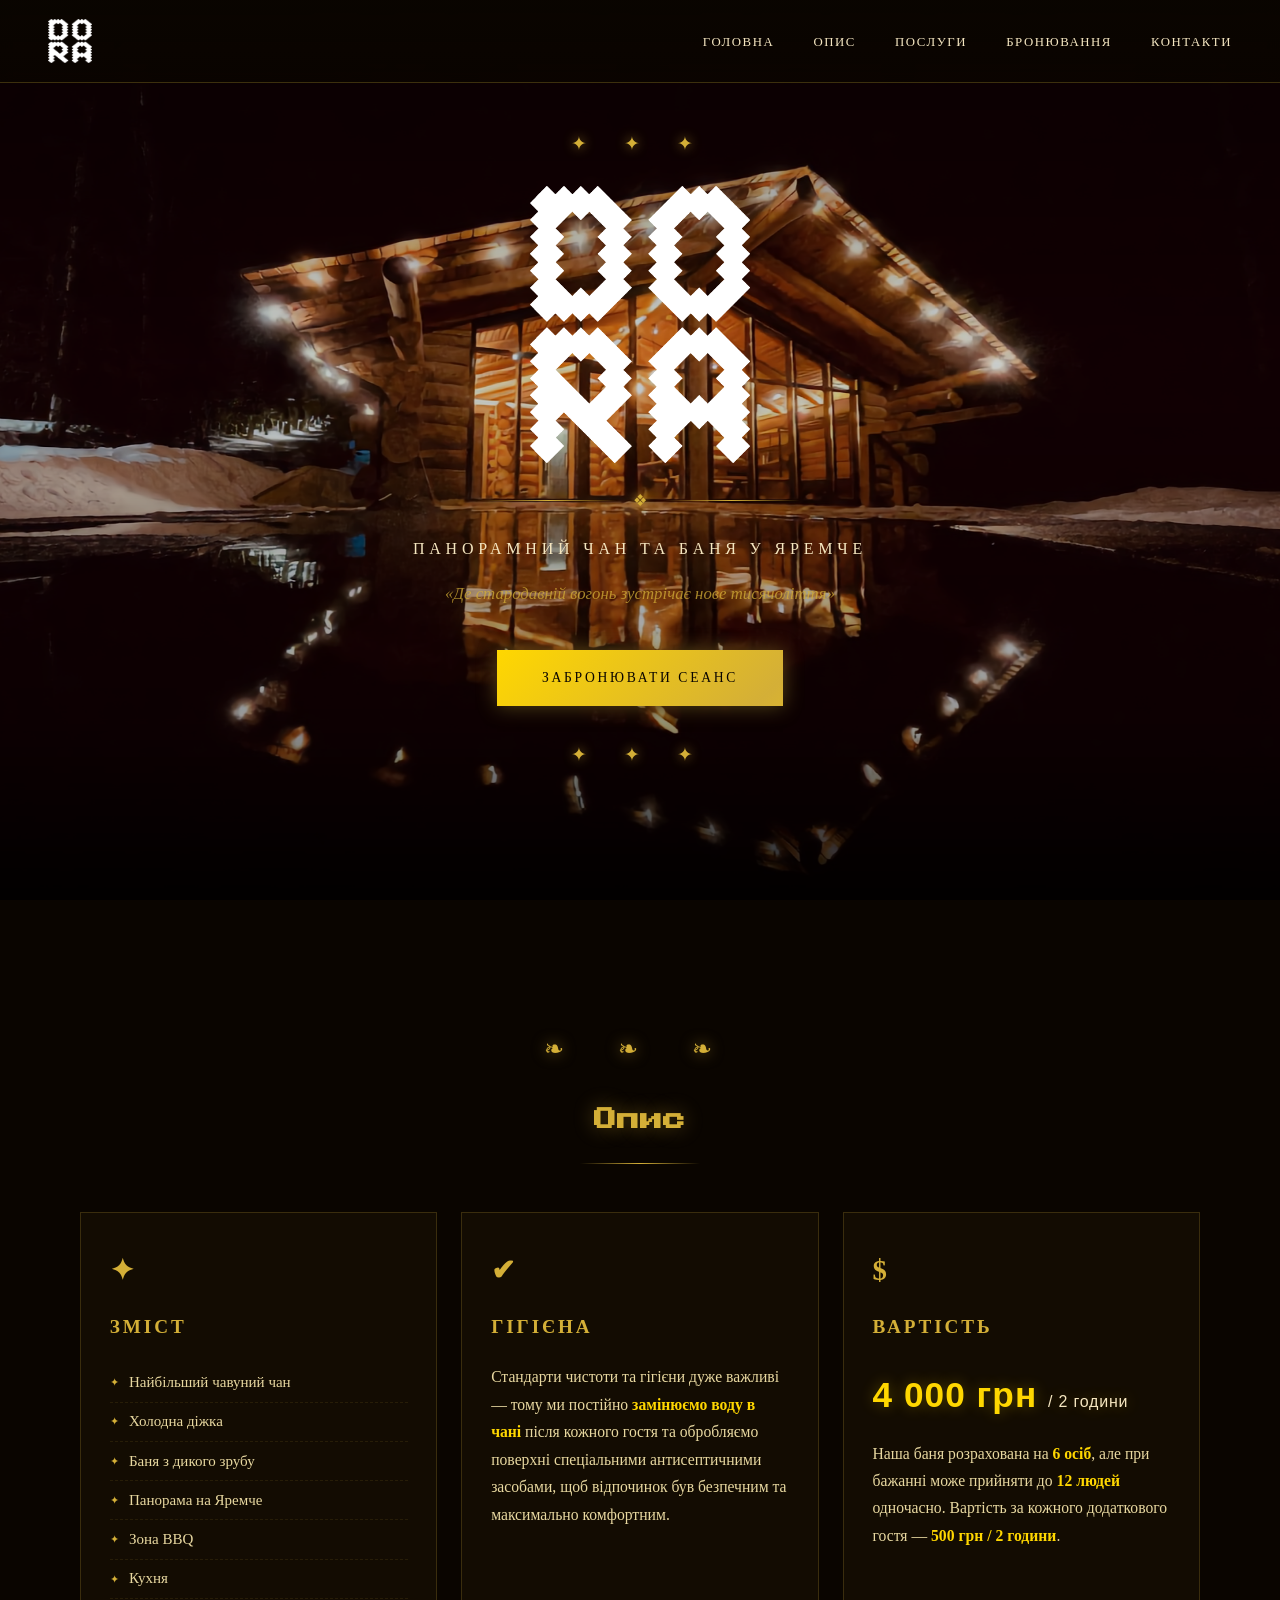
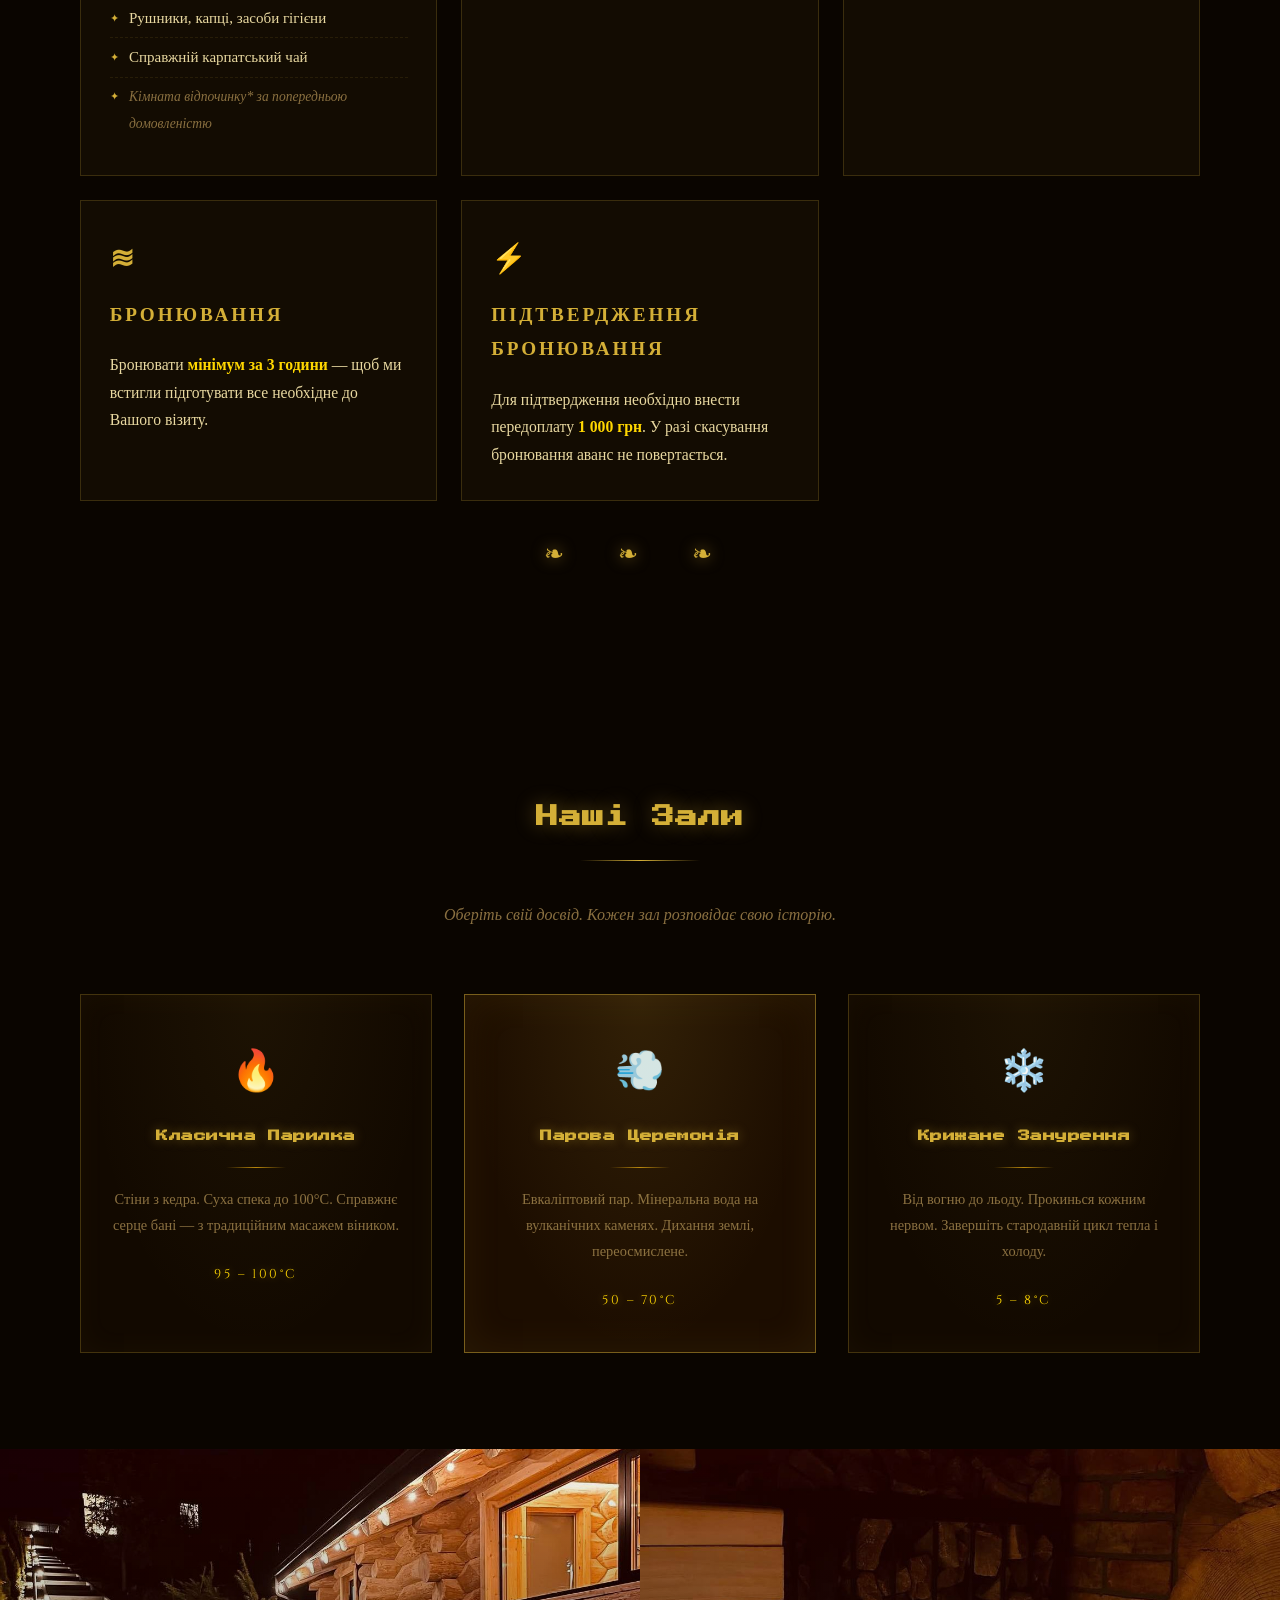
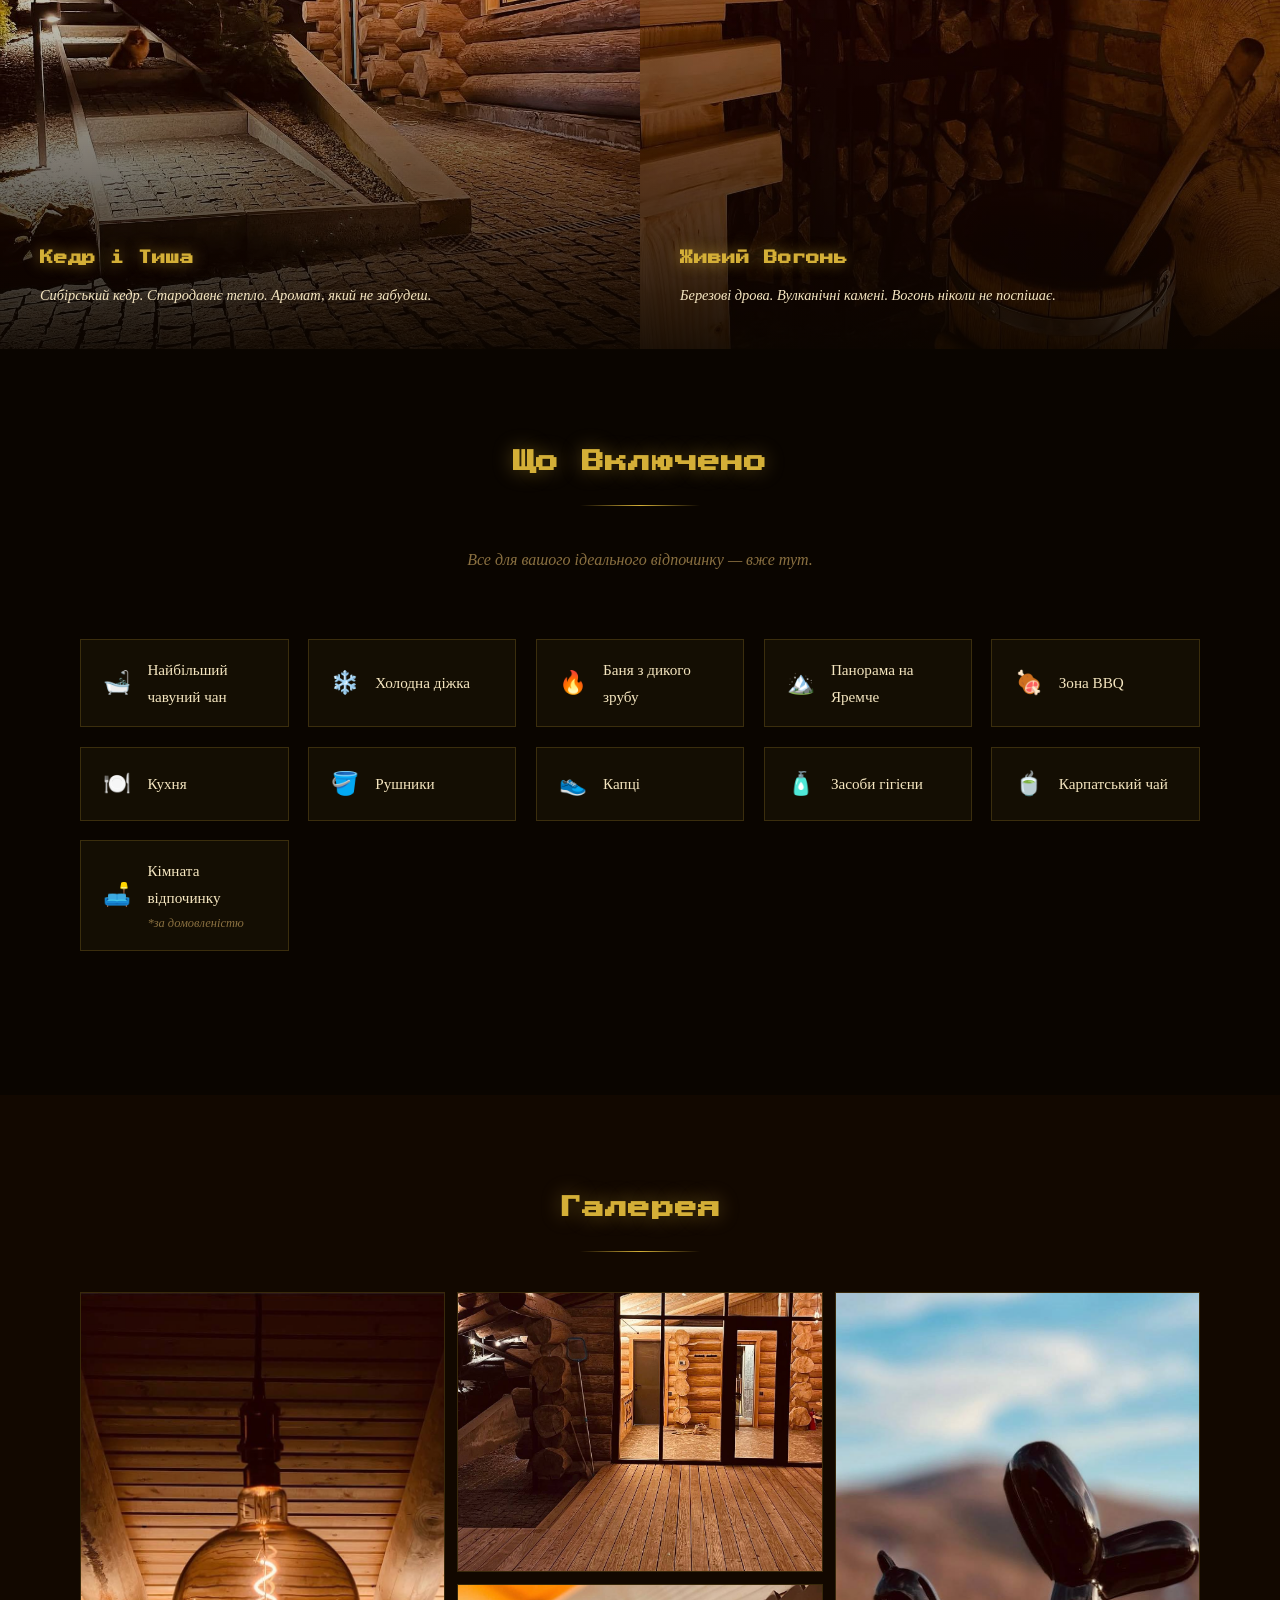
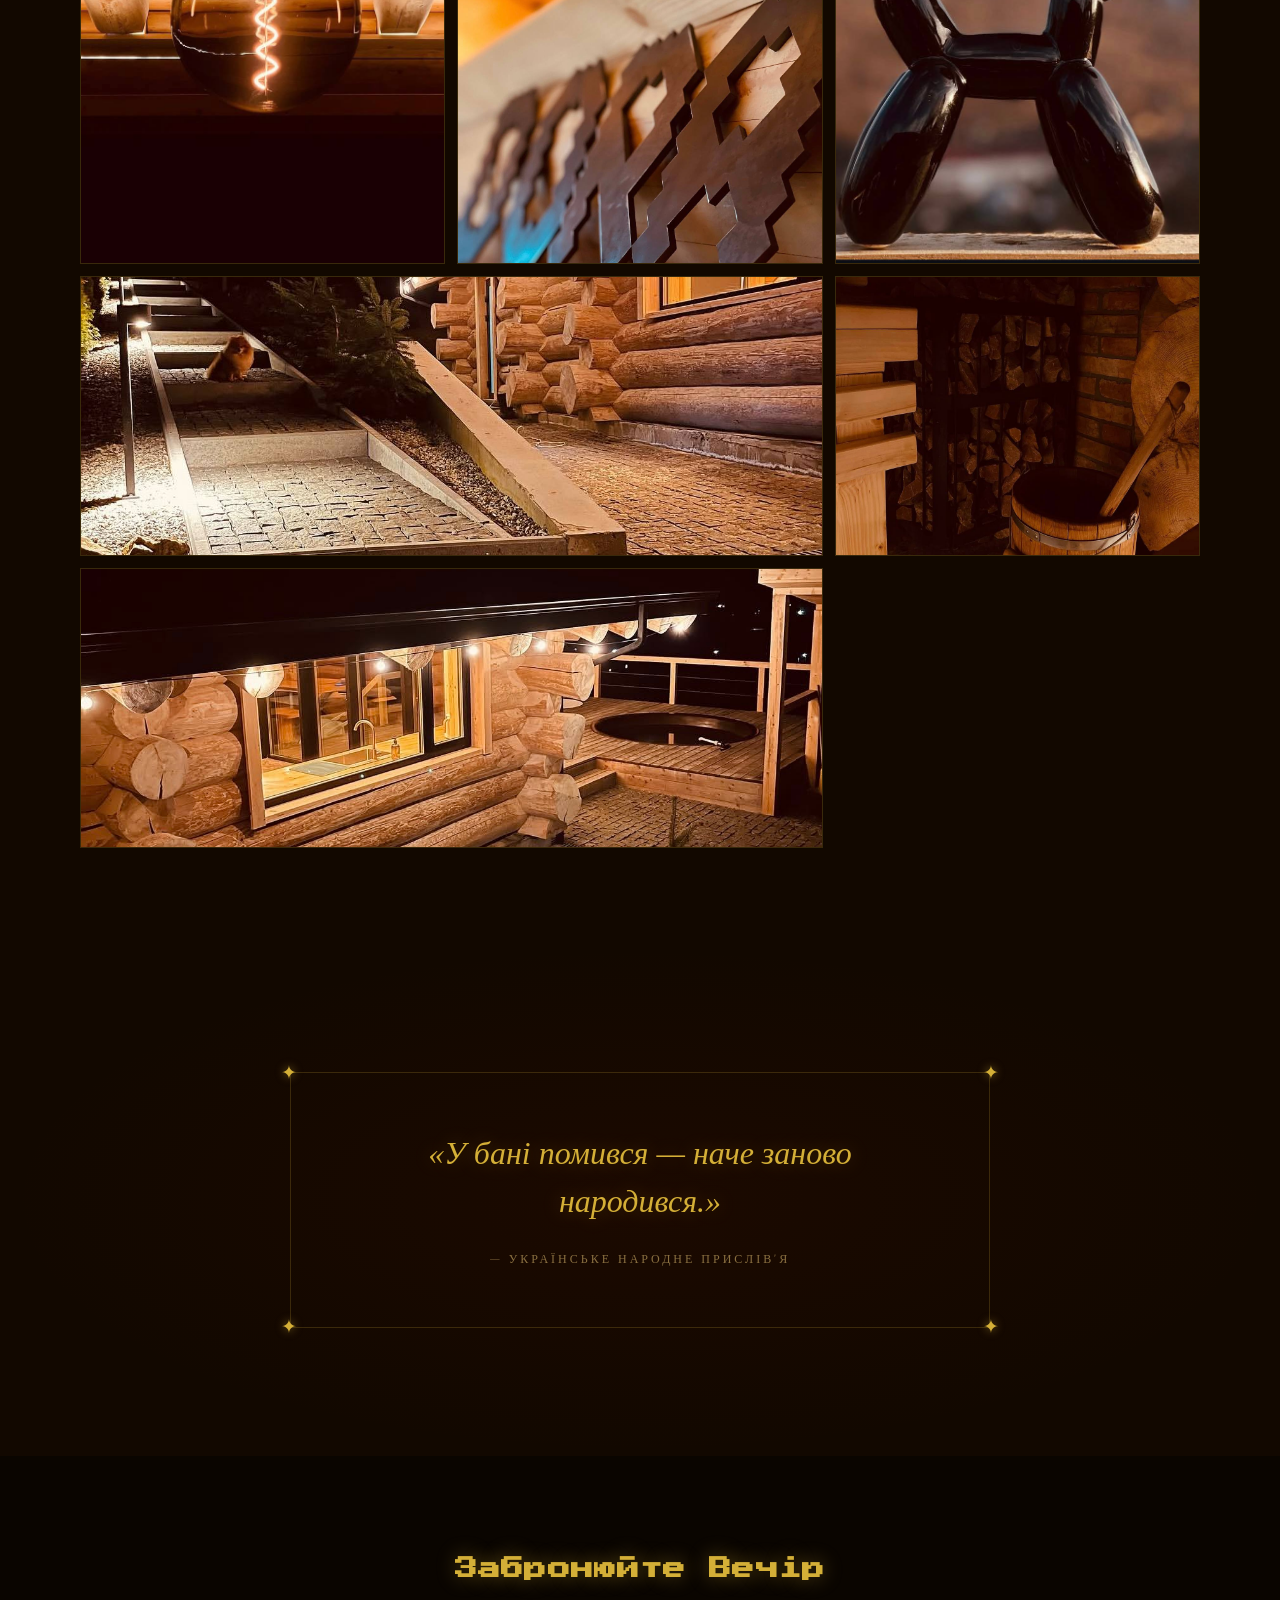
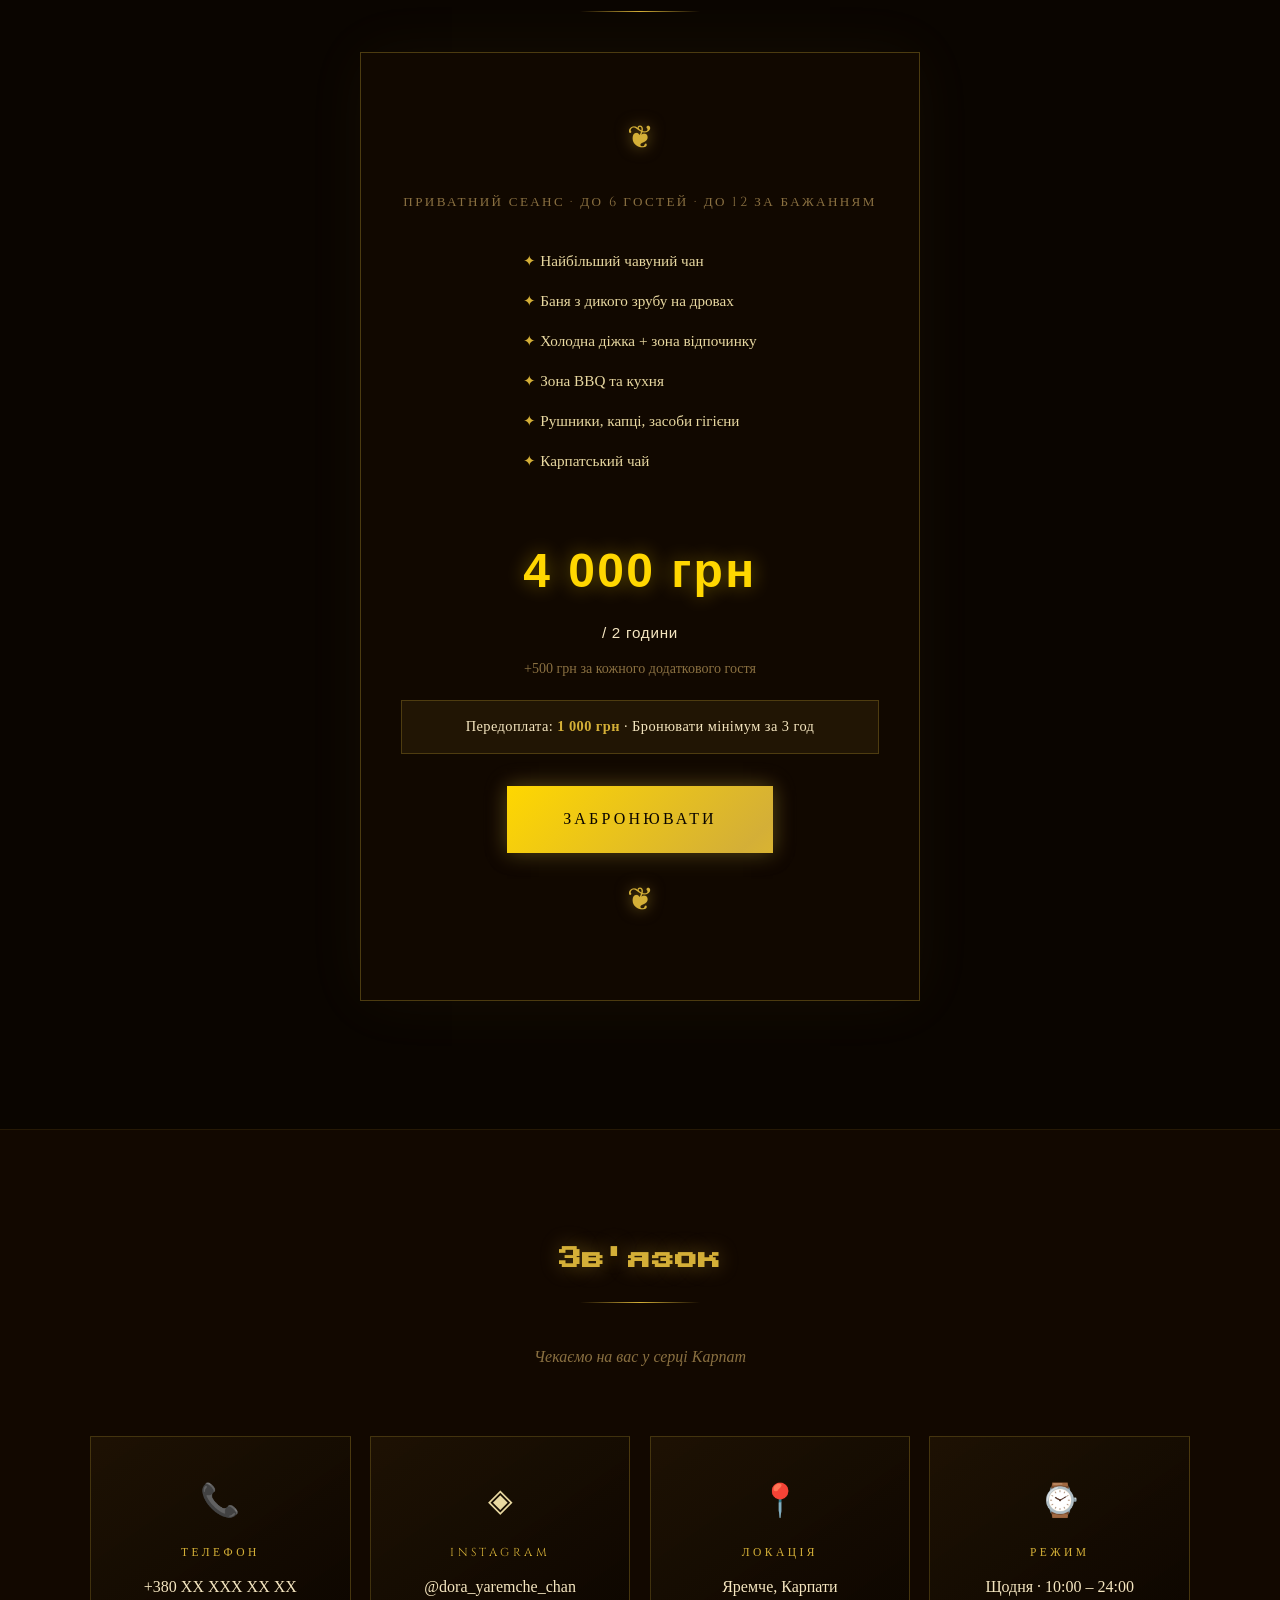
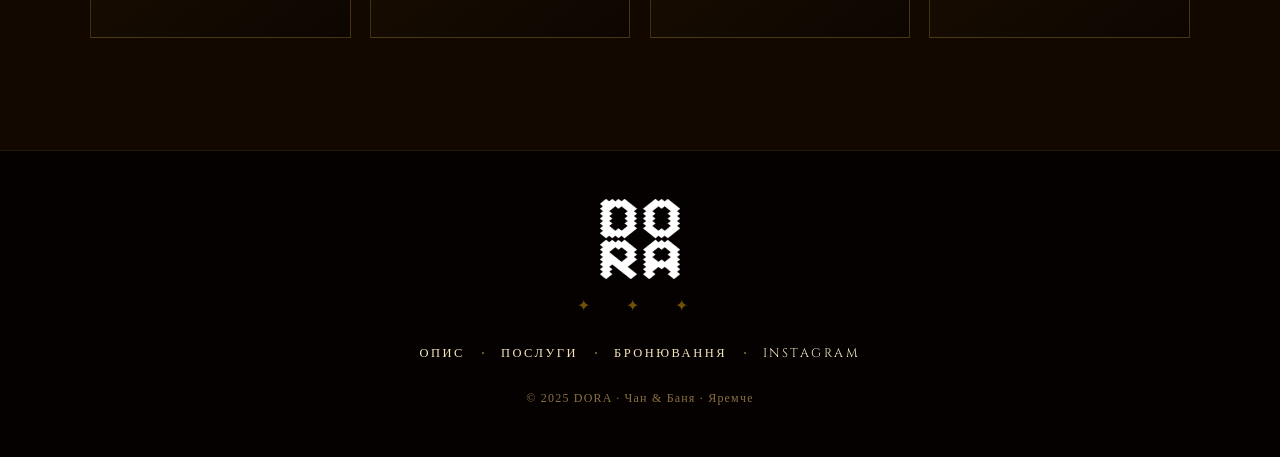
==== commit 2ff5330e: "Major UX enhancements: contact section, mobile sticky book button, footer nav links, smooth scroll a" ====
--- a/index.html
+++ b/index.html
@@ -20,6 +20,7 @@
         <a href="#about">Опис</a>
         <a href="#services">Послуги</a>
         <a href="#reserve">Бронювання</a>
+        <a href="#contact">Контакти</a>
     </div>
 
     <!-- Navigation -->
@@ -30,6 +31,7 @@
             <a href="#about">Опис</a>
             <a href="#services">Послуги</a>
             <a href="#reserve">Бронювання</a>
+            <a href="#contact">Контакти</a>
         </div>
         <button class="burger" id="burger">
             <span></span><span></span><span></span>
@@ -311,10 +313,54 @@
         </div>
     </section>
 
+    <!-- CONTACT -->
+    <section id="contact" class="contact-section">
+        <div class="wrap">
+            <h2 class="section-title center">Зв'язок</h2>
+            <div class="gold-line center"></div>
+            <p class="section-sub">Чекаємо на вас у серці Карпат</p>
+
+            <div class="contact-grid">
+                <a href="tel:+380XXXXXXXXX" class="contact-card">
+                    <div class="ct-icon">📞</div>
+                    <div class="ct-label">Телефон</div>
+                    <div class="ct-value">+380 XX XXX XX XX</div>
+                </a>
+                <a href="https://instagram.com/dora_yaremche_chan" target="_blank" class="contact-card">
+                    <div class="ct-icon">◈</div>
+                    <div class="ct-label">Instagram</div>
+                    <div class="ct-value">@dora_yaremche_chan</div>
+                </a>
+                <a href="https://maps.google.com/?q=Яремче" target="_blank" class="contact-card">
+                    <div class="ct-icon">📍</div>
+                    <div class="ct-label">Локація</div>
+                    <div class="ct-value">Яремче, Карпати</div>
+                </a>
+                <div class="contact-card">
+                    <div class="ct-icon">⌚</div>
+                    <div class="ct-label">Режим</div>
+                    <div class="ct-value">Щодня · 10:00 – 24:00</div>
+                </div>
+            </div>
+        </div>
+    </section>
+
+    <!-- STICKY BOOK BUTTON (mobile) -->
+    <a href="#reserve" class="sticky-book">Забронювати · 4 000 грн</a>
+
     <!-- FOOTER -->
     <footer class="footer">
         <div class="footer-logo"><img src="img/logo-dora-white.png" alt="DORA"></div>
         <div class="footer-ornament">✦ ✦ ✦</div>
+        <div class="footer-links">
+            <a href="#about">Опис</a>
+            <span class="ft-sep">·</span>
+            <a href="#services">Послуги</a>
+            <span class="ft-sep">·</span>
+            <a href="#reserve">Бронювання</a>
+            <span class="ft-sep">·</span>
+            <a href="https://instagram.com/dora_yaremche_chan" target="_blank">Instagram</a>
+        </div>
         <p class="footer-copy">© 2025 DORA · Чан &amp; Баня · Яремче</p>
     </footer>
 
--- a/css/style.css
+++ b/css/style.css
@@ -522,6 +522,91 @@
 }
 .reserve-deposit strong { color: var(--gold); }
 
+/* ── CONTACT ── */
+.contact-section {
+    padding: 7rem 0;
+    background: var(--bg2);
+    position: relative; z-index: 1;
+    border-top: 1px solid rgba(212,175,55,0.1);
+}
+.contact-grid {
+    display: grid;
+    grid-template-columns: repeat(auto-fit, minmax(220px, 1fr));
+    gap: 1.2rem;
+    margin-top: 3rem;
+    max-width: 1100px;
+    margin-left: auto;
+    margin-right: auto;
+}
+.contact-card {
+    background: linear-gradient(145deg, rgba(212,175,55,0.06), rgba(0,0,0,0.3));
+    border: 1px solid rgba(212,175,55,0.25);
+    padding: 2.2rem 1.5rem;
+    text-align: center;
+    text-decoration: none;
+    color: inherit;
+    transition: all 0.35s cubic-bezier(.3,.1,.3,1.3);
+    position: relative;
+    overflow: hidden;
+}
+.contact-card::before {
+    content: '';
+    position: absolute;
+    inset: 0;
+    background: radial-gradient(circle at center, rgba(212,175,55,0.15), transparent 70%);
+    opacity: 0;
+    transition: opacity 0.35s;
+}
+.contact-card:hover {
+    transform: translateY(-6px);
+    border-color: rgba(212,175,55,0.6);
+    box-shadow: 0 20px 40px rgba(0,0,0,0.5), 0 0 30px rgba(212,175,55,0.15);
+}
+.contact-card:hover::before { opacity: 1; }
+.ct-icon { font-size: 2rem; margin-bottom: 0.8rem; position: relative; }
+.ct-label {
+    font-family: var(--fn-head);
+    font-size: 0.72rem;
+    letter-spacing: 0.3em;
+    text-transform: uppercase;
+    color: var(--gold);
+    margin-bottom: 0.6rem;
+    position: relative;
+}
+.ct-value {
+    font-family: var(--fn-body);
+    font-size: 1rem;
+    color: var(--cream);
+    position: relative;
+}
+
+/* ── STICKY BOOK ── */
+.sticky-book {
+    display: none;
+    position: fixed;
+    bottom: 1rem;
+    left: 1rem;
+    right: 1rem;
+    z-index: 900;
+    background: linear-gradient(135deg, var(--gold2), var(--gold));
+    color: #000;
+    text-align: center;
+    padding: 1rem;
+    font-family: var(--fn-head);
+    font-weight: 700;
+    font-size: 0.9rem;
+    letter-spacing: 0.1em;
+    text-transform: uppercase;
+    text-decoration: none;
+    border-radius: 4px;
+    box-shadow: 0 8px 30px rgba(0,0,0,0.6), 0 0 20px rgba(255,215,0,0.3);
+    animation: stickyPulse 2.4s ease-in-out infinite;
+}
+@keyframes stickyPulse {
+    0%,100% { box-shadow: 0 8px 30px rgba(0,0,0,0.6), 0 0 20px rgba(255,215,0,0.3); }
+    50%     { box-shadow: 0 8px 30px rgba(0,0,0,0.6), 0 0 35px rgba(255,215,0,0.6); }
+}
+
 /* ── FOOTER ── */
 .footer {
     padding: 3rem 0; text-align: center;
@@ -541,6 +626,25 @@
     letter-spacing: 1rem; margin-bottom: 1rem; opacity: 0.6;
 }
 .footer-copy { font-size: 0.75rem; color: var(--muted); letter-spacing: 0.1em; }
+.footer-links {
+    display: flex;
+    justify-content: center;
+    align-items: center;
+    gap: 1rem;
+    margin: 1.2rem 0;
+    flex-wrap: wrap;
+}
+.footer-links a {
+    font-family: var(--fn-head);
+    font-size: 0.78rem;
+    color: var(--cream);
+    text-decoration: none;
+    letter-spacing: 0.2em;
+    text-transform: uppercase;
+    transition: color 0.3s;
+}
+.footer-links a:hover { color: var(--gold); }
+.ft-sep { color: var(--muted); }
 
 /* ── GSAP HIDDEN ── */
 .reveal { opacity: 0; }
@@ -909,7 +1013,21 @@
     .reserve-price span { font-size: 2rem; }
     .reserve-price      { font-size: 0.85rem; }
 
+    /* Sticky book on mobile */
+    .sticky-book { display: block; }
+    body { padding-bottom: 4.5rem; }
+
+    /* Contact */
+    .contact-section { padding: 4rem 0; }
+    .contact-grid { grid-template-columns: 1fr 1fr; gap: 0.8rem; margin-top: 2rem; }
+    .contact-card { padding: 1.4rem 0.8rem; }
+    .ct-icon { font-size: 1.4rem; }
+    .ct-label { font-size: 0.6rem; }
+    .ct-value { font-size: 0.82rem; }
+
     /* Footer */
+    .footer-links { gap: 0.5rem; font-size: 0.7rem; margin: 0.8rem 0; }
+    .footer-links a { font-size: 0.7rem; letter-spacing: 0.1em; }
     .footer         { padding: 2.5rem 1rem; }
     .footer-logo    { font-size: 1.8rem; }
     .footer-ornament{ letter-spacing: 0.4rem; font-size: 0.8rem; }
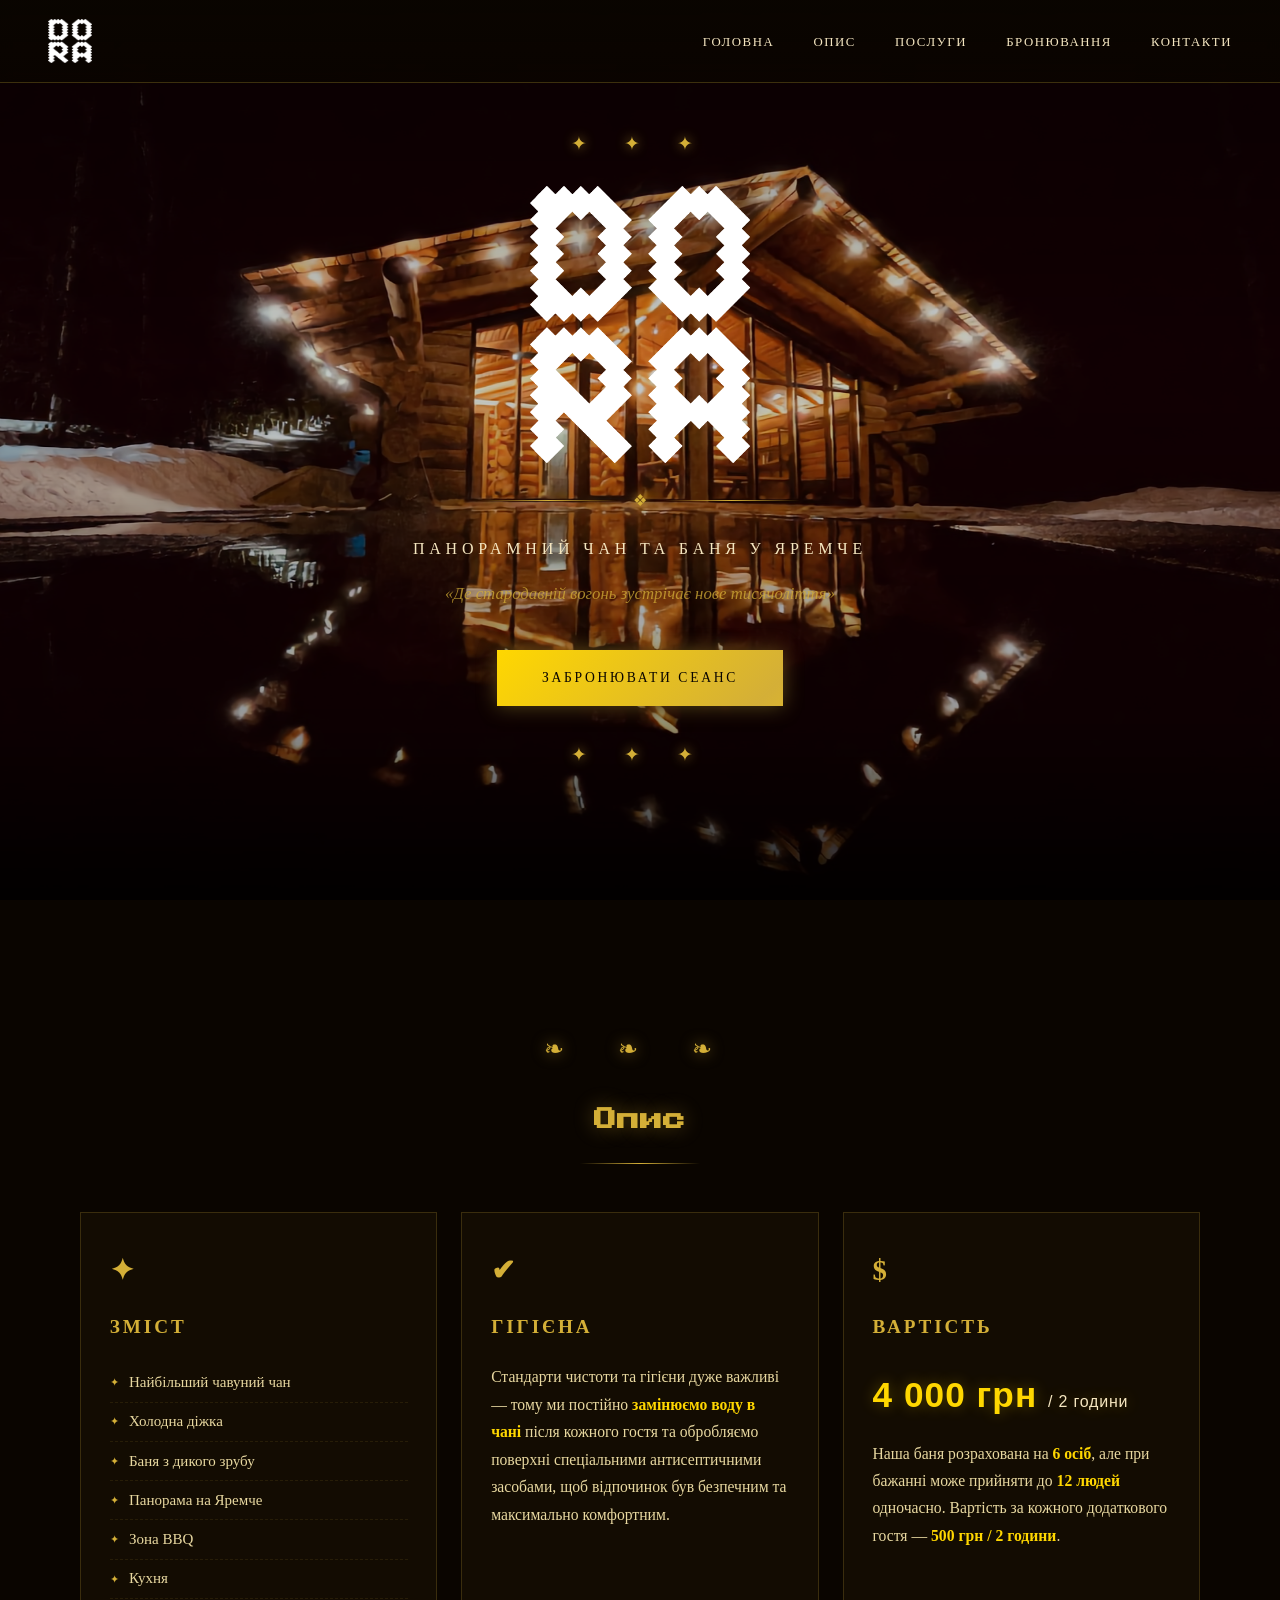
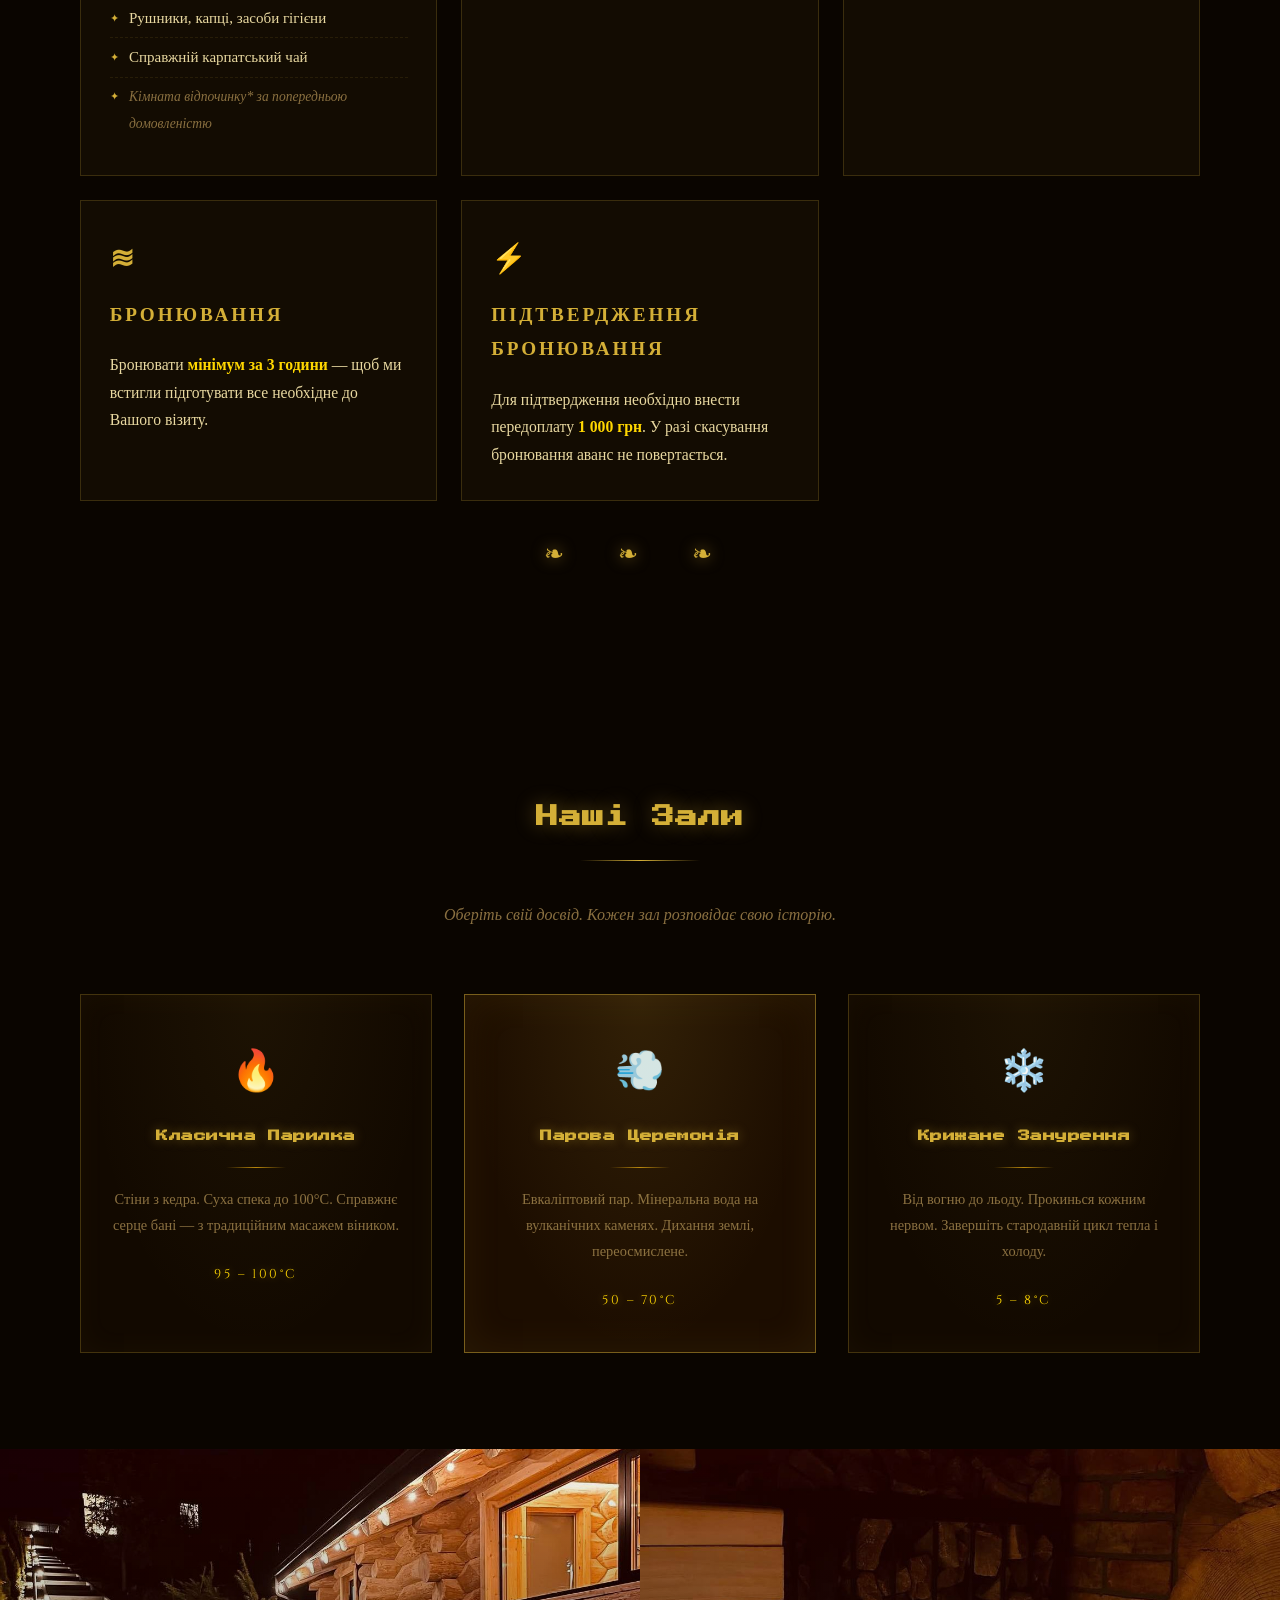
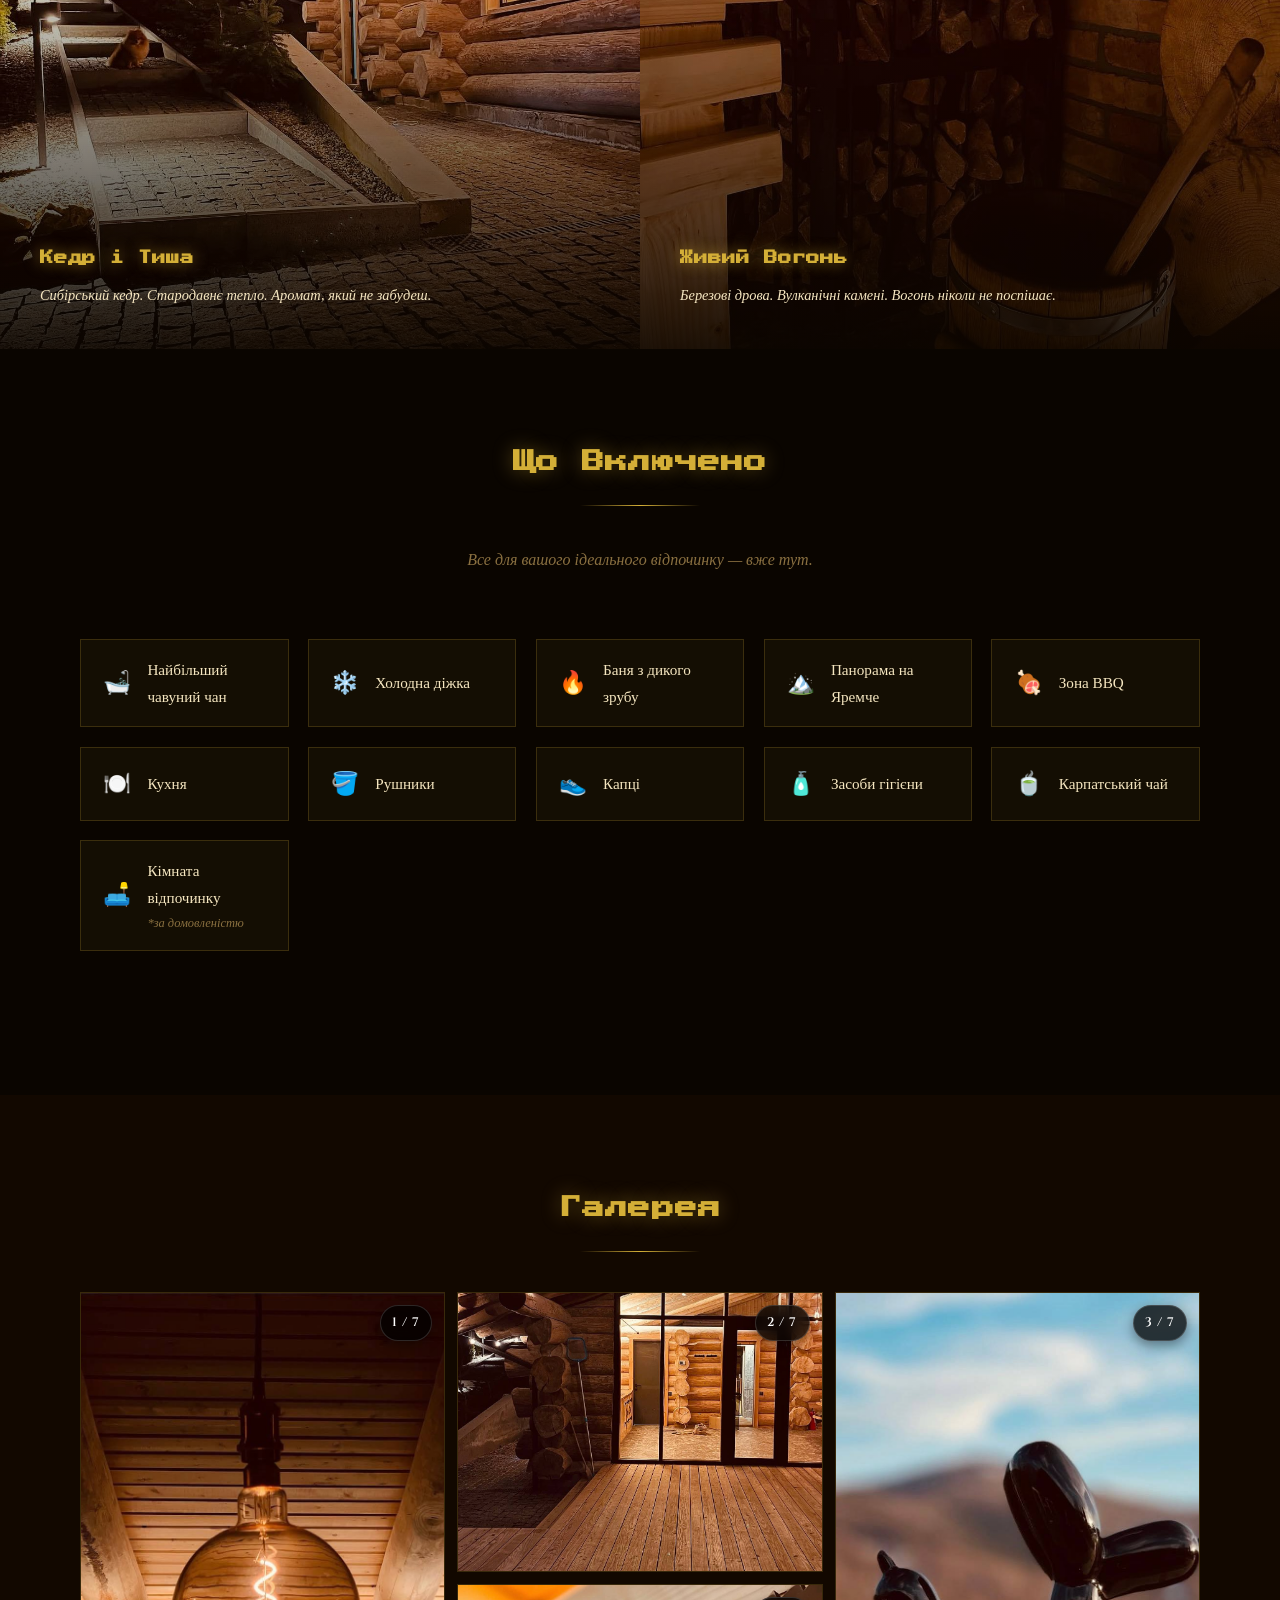
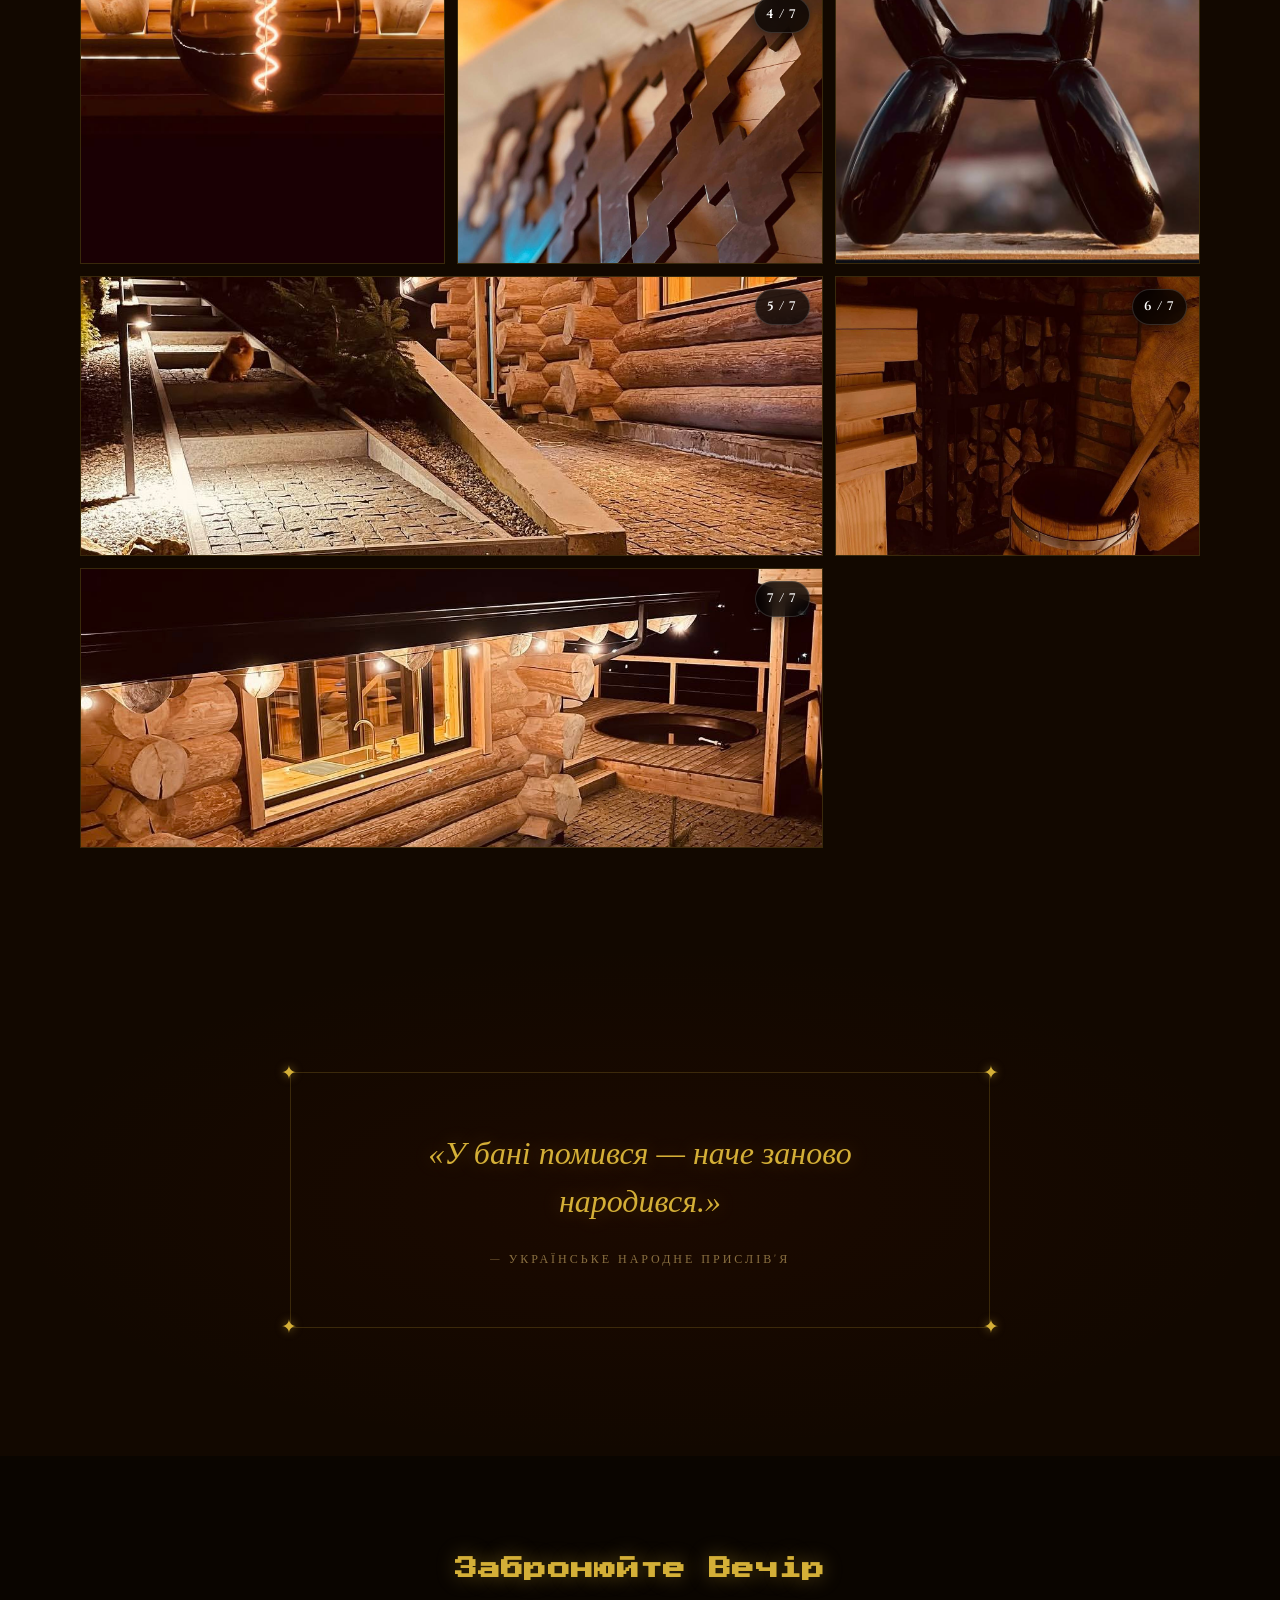
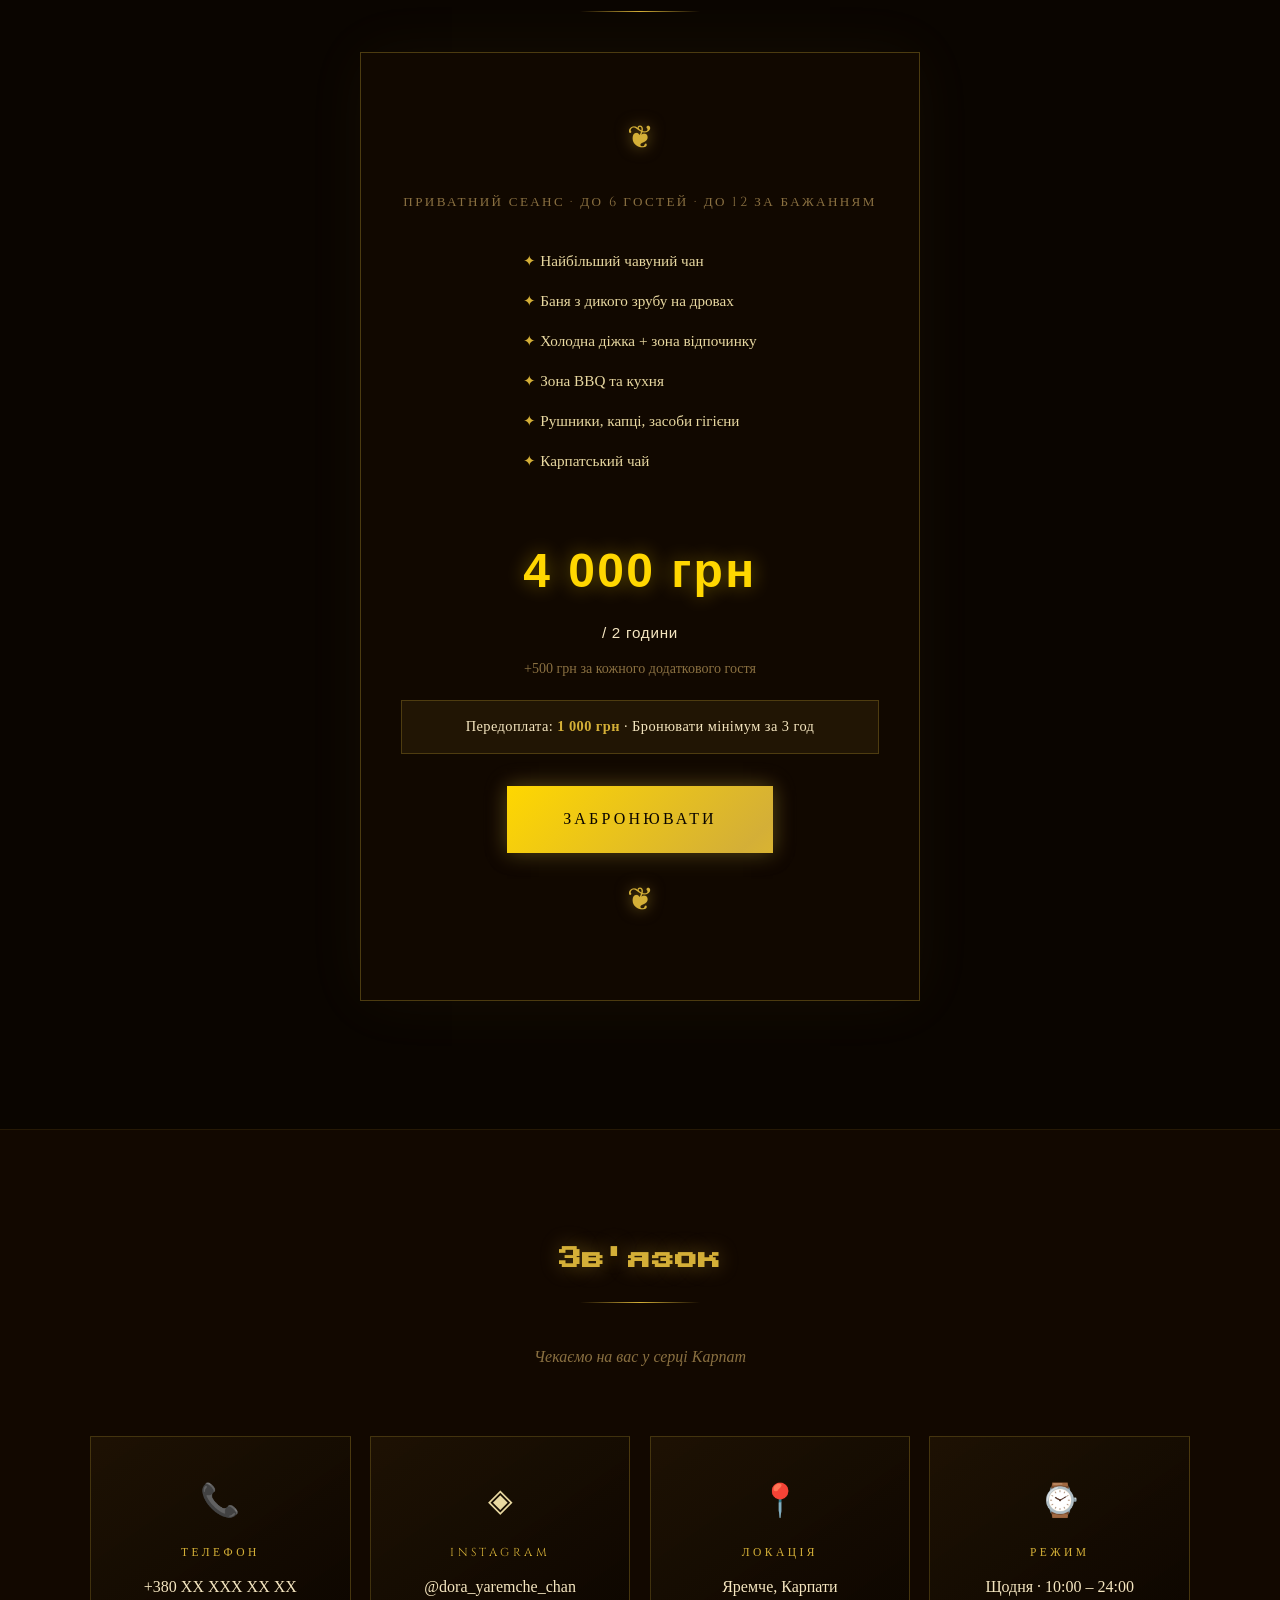
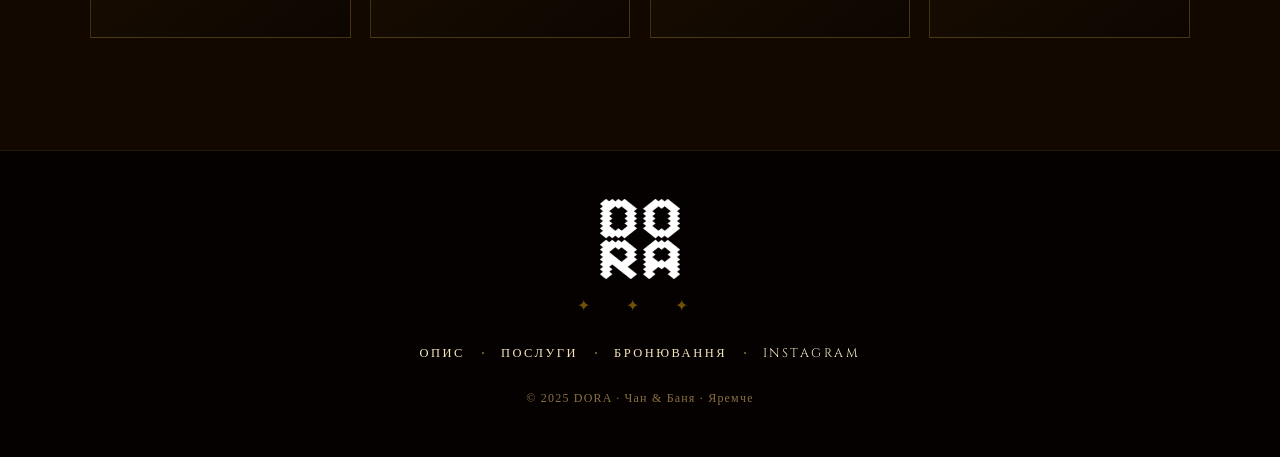
==== commit 156e61f3: "Add photo counter badges on gallery cards and lightbox (e.g., 1/7) Co-Authored-By: Claude Sonnet 4.6" ====
--- a/index.html
+++ b/index.html
@@ -225,38 +225,39 @@
             <h2 class="section-title center">Галерея</h2>
             <div class="gold-line center"></div>
             <div class="gallery-grid">
-                <!-- col 1 tall: lamp -->
                 <div class="gallery-item gi-tall">
                     <img src="img/g1.jpg" alt="Інтер'єр бані">
-                    <div class="gallery-overlay"><span>✦</span></div>
-                </div>
-                <!-- col 2: terrace + decor -->
+                    <div class="gallery-badge">1 / 7</div>
+                    <div class="gallery-overlay"><span>✦</span></div>
+                </div>
                 <div class="gallery-item">
                     <img src="img/g3.jpg" alt="Тераса">
-                    <div class="gallery-overlay"><span>✦</span></div>
-                </div>
-                <!-- col 3 tall: BLACK DOG — right side, big -->
+                    <div class="gallery-badge">2 / 7</div>
+                    <div class="gallery-overlay"><span>✦</span></div>
+                </div>
                 <div class="gallery-item gi-tall">
                     <img src="img/g6.jpg" alt="Чорний пес">
-                    <div class="gallery-overlay"><span>✦</span></div>
-                </div>
-                <!-- col 2 row 2: carved -->
+                    <div class="gallery-badge">3 / 7</div>
+                    <div class="gallery-overlay"><span>✦</span></div>
+                </div>
                 <div class="gallery-item">
                     <img src="img/g5.jpg" alt="Декор">
-                    <div class="gallery-overlay"><span>✦</span></div>
-                </div>
-                <!-- row 3: exterior wide + firewood -->
+                    <div class="gallery-badge">4 / 7</div>
+                    <div class="gallery-overlay"><span>✦</span></div>
+                </div>
                 <div class="gallery-item gi-wide">
                     <img src="img/g2.jpg" alt="Зовнішній вигляд">
+                    <div class="gallery-badge">5 / 7</div>
                     <div class="gallery-overlay"><span>✦</span></div>
                 </div>
                 <div class="gallery-item">
                     <img src="img/g4.jpg" alt="Парилка">
-                    <div class="gallery-overlay"><span>✦</span></div>
-                </div>
-                <!-- row 4: hot tub exterior wide -->
+                    <div class="gallery-badge">6 / 7</div>
+                    <div class="gallery-overlay"><span>✦</span></div>
+                </div>
                 <div class="gallery-item gi-wide">
                     <img src="img/g7.jpg" alt="Зовнішній вигляд з купелем">
+                    <div class="gallery-badge">7 / 7</div>
                     <div class="gallery-overlay"><span>✦</span></div>
                 </div>
             </div>
@@ -265,6 +266,7 @@
 
     <!-- LIGHTBOX -->
     <div class="lightbox" id="lightbox">
+        <div class="lb-counter" id="lbCounter">1 / 8</div>
         <div class="lb-close" id="lbClose">✕</div>
         <div class="lb-prev" id="lbPrev">❮</div>
         <div class="lb-next" id="lbNext">❯</div>
--- a/css/style.css
+++ b/css/style.css
@@ -854,6 +854,24 @@
 }
 .gallery-item:hover img { transform: scale(1.08); }
 
+.gallery-badge {
+    position: absolute;
+    top: 12px;
+    right: 12px;
+    z-index: 3;
+    background: rgba(0,0,0,0.75);
+    backdrop-filter: blur(8px);
+    color: #fff;
+    font-family: var(--fn-head);
+    font-size: 0.78rem;
+    font-weight: 600;
+    letter-spacing: 0.08em;
+    padding: 0.35rem 0.7rem;
+    border-radius: 100px;
+    border: 1px solid rgba(255,255,255,0.15);
+    pointer-events: none;
+    box-shadow: 0 4px 12px rgba(0,0,0,0.4);
+}
 .gallery-overlay {
     position: absolute; inset: 0;
     background: rgba(10,5,0,0);
@@ -902,6 +920,24 @@
     user-select: none;
 }
 .lb-close:hover, .lb-prev:hover, .lb-next:hover { color: var(--gold2); transform: scale(1.2); }
+.lb-counter {
+    position: absolute;
+    top: 1.5rem;
+    left: 50%;
+    transform: translateX(-50%);
+    background: rgba(0,0,0,0.75);
+    backdrop-filter: blur(10px);
+    color: #fff;
+    font-family: var(--fn-head);
+    font-size: 0.9rem;
+    font-weight: 600;
+    letter-spacing: 0.1em;
+    padding: 0.5rem 1rem;
+    border-radius: 100px;
+    border: 1px solid rgba(255,255,255,0.15);
+    box-shadow: 0 6px 20px rgba(0,0,0,0.5);
+    z-index: 10001;
+}
 .lb-close { top: 1.5rem; right: 2rem; font-size: 2rem; }
 .lb-prev  { left: 2rem;  top: 50%; transform: translateY(-50%); font-size: 2.5rem; }
 .lb-next  { right: 2rem; top: 50%; transform: translateY(-50%); font-size: 2.5rem; }
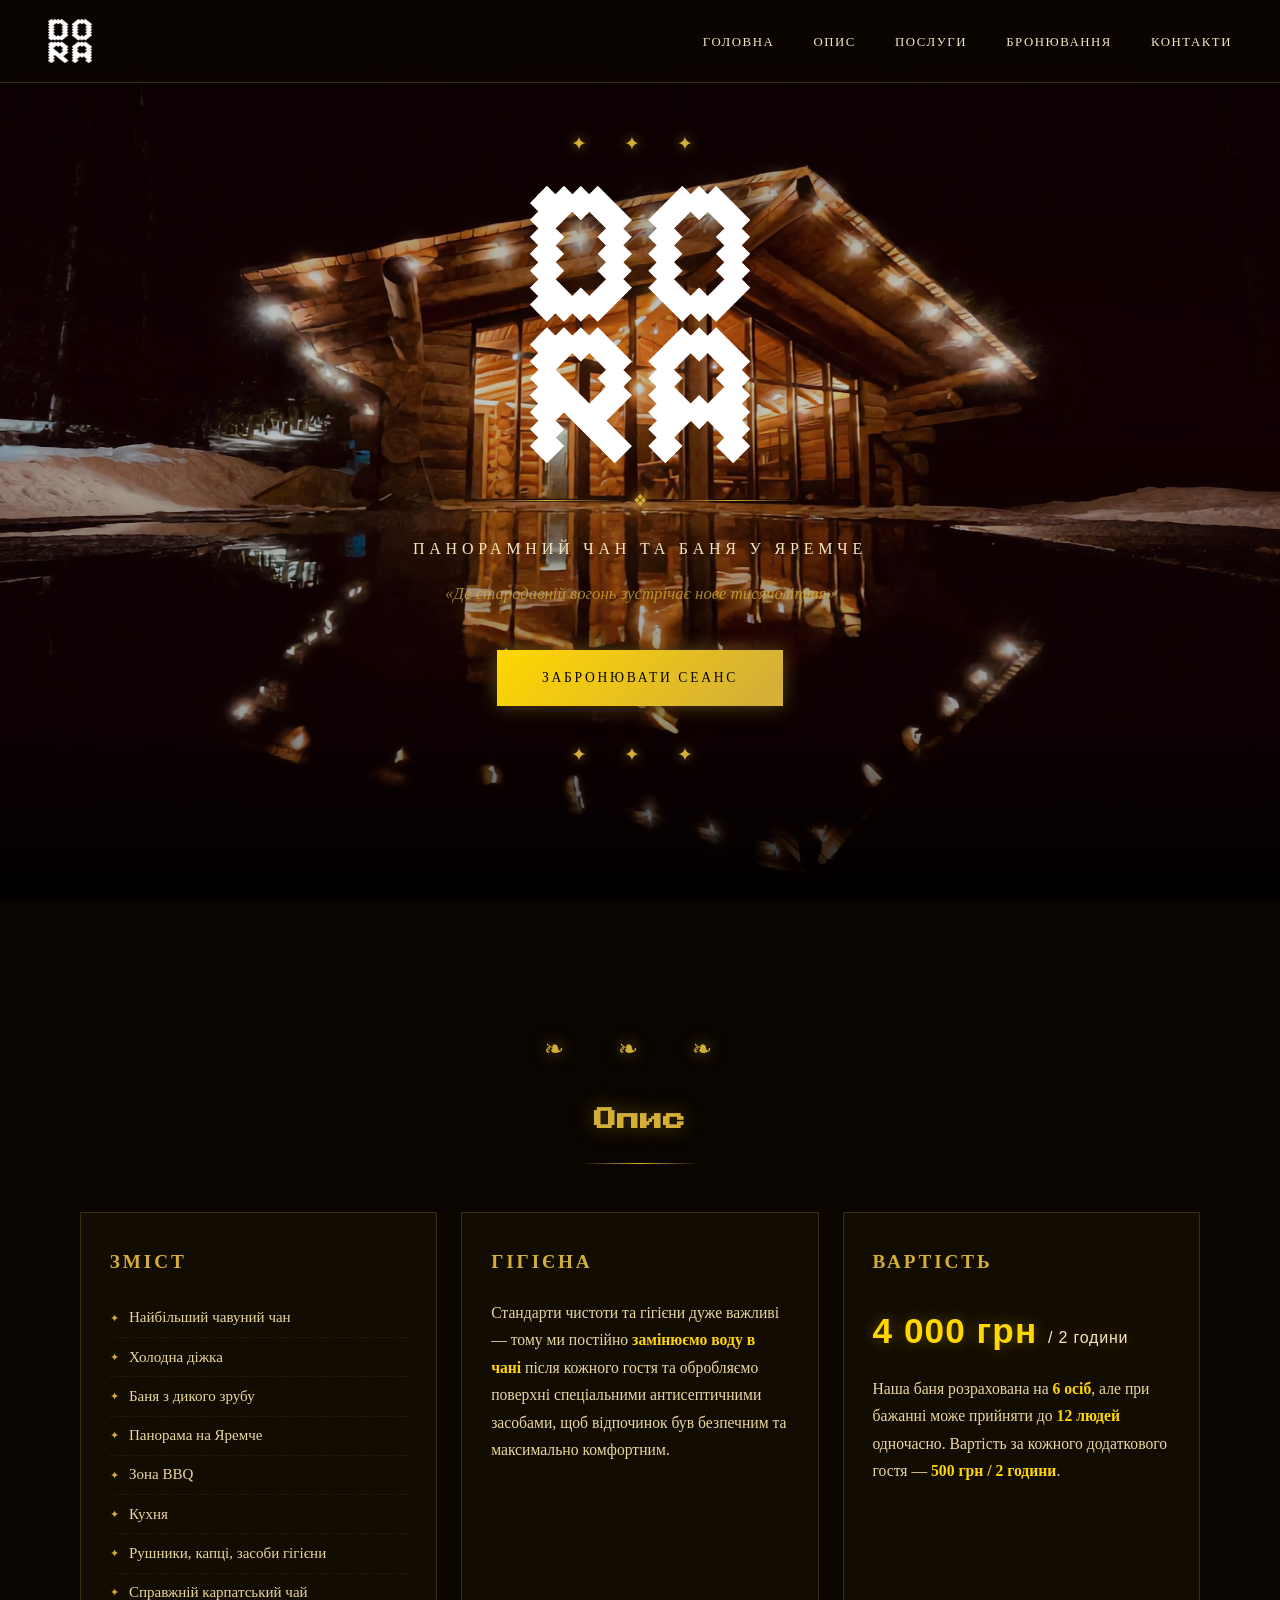
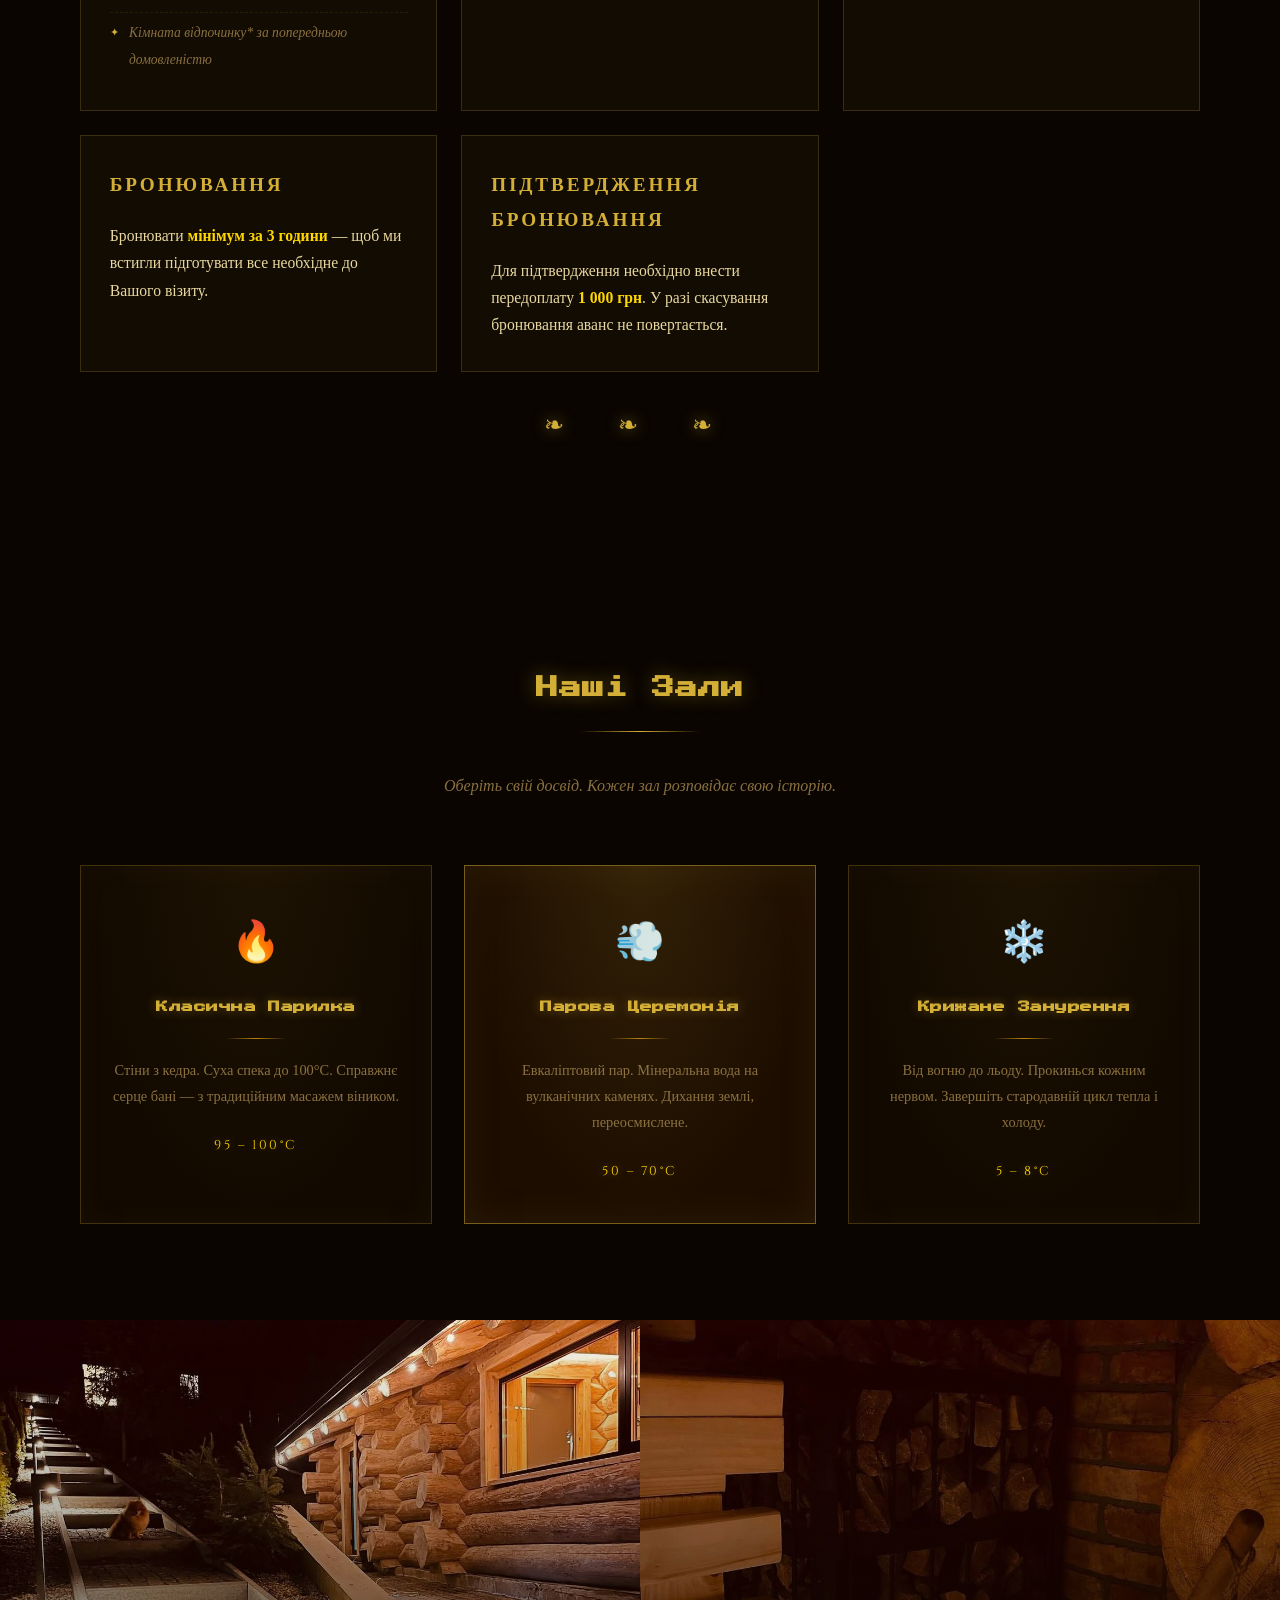
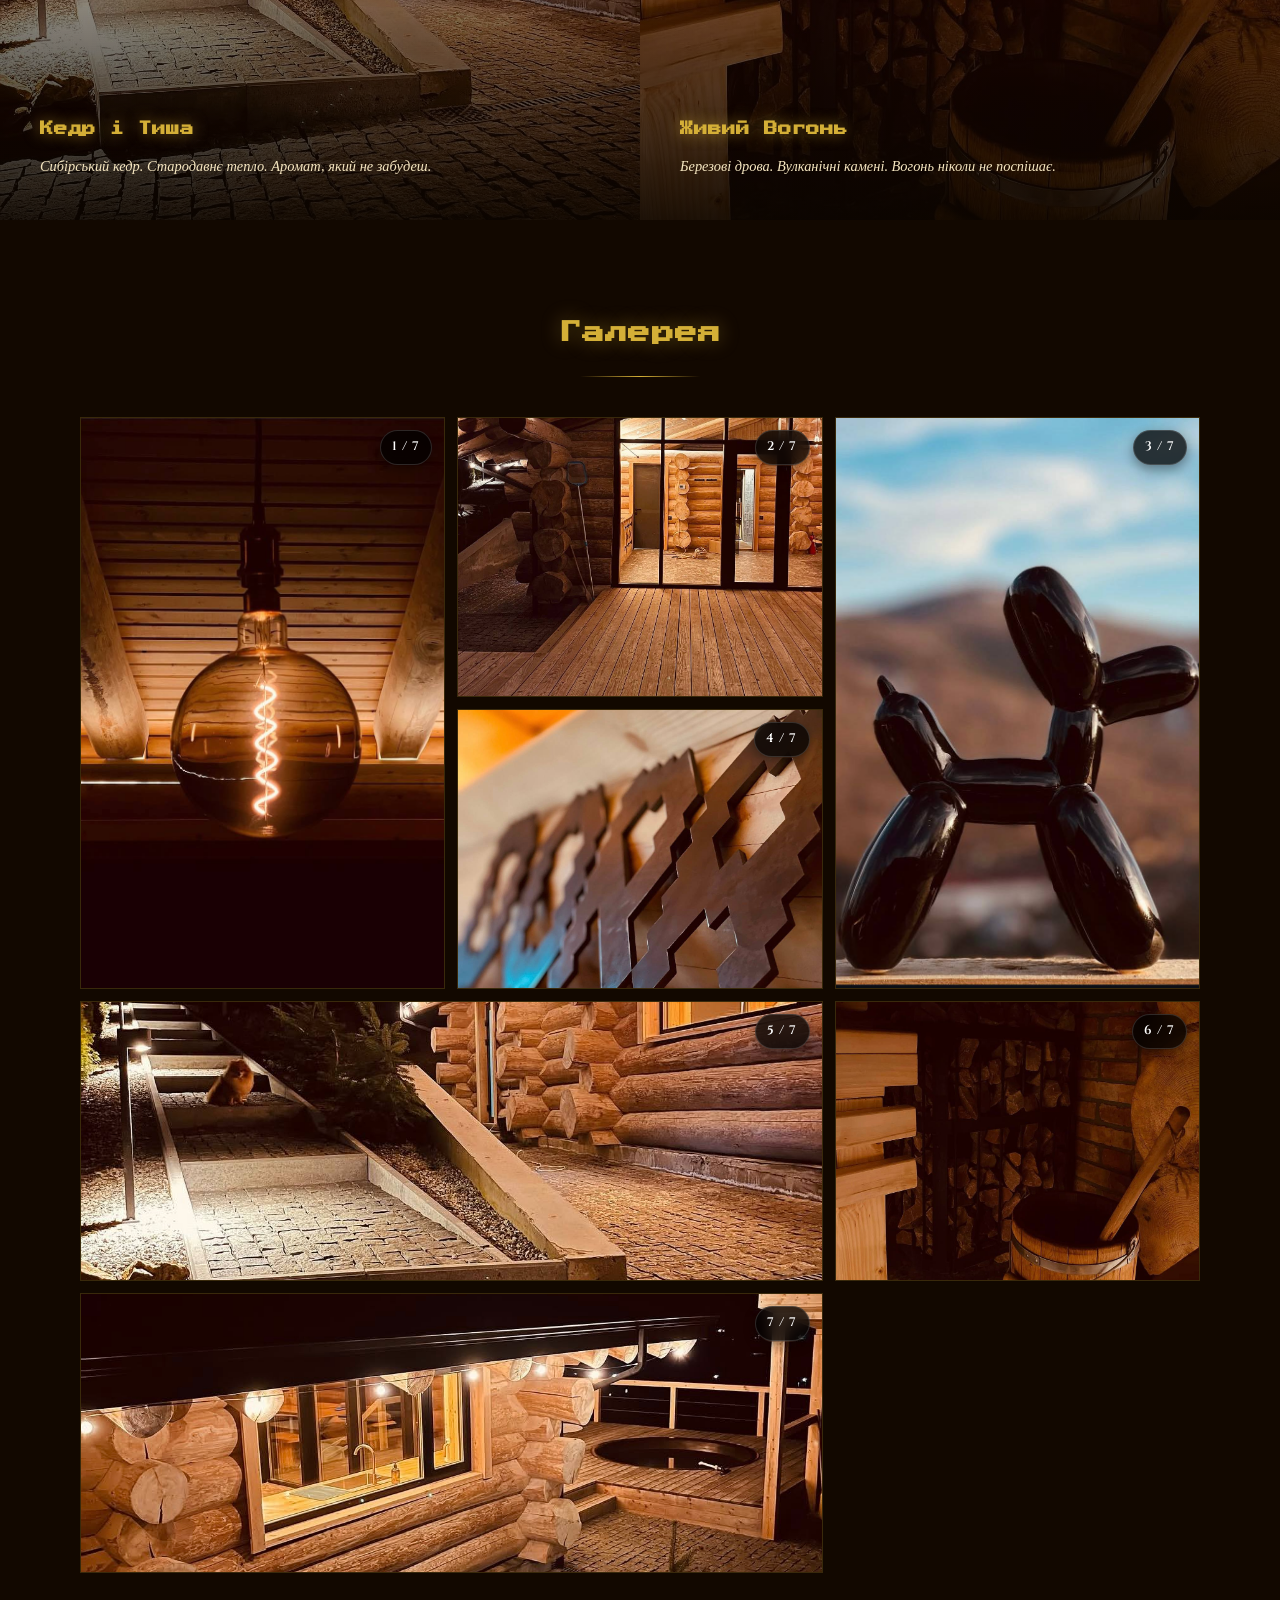
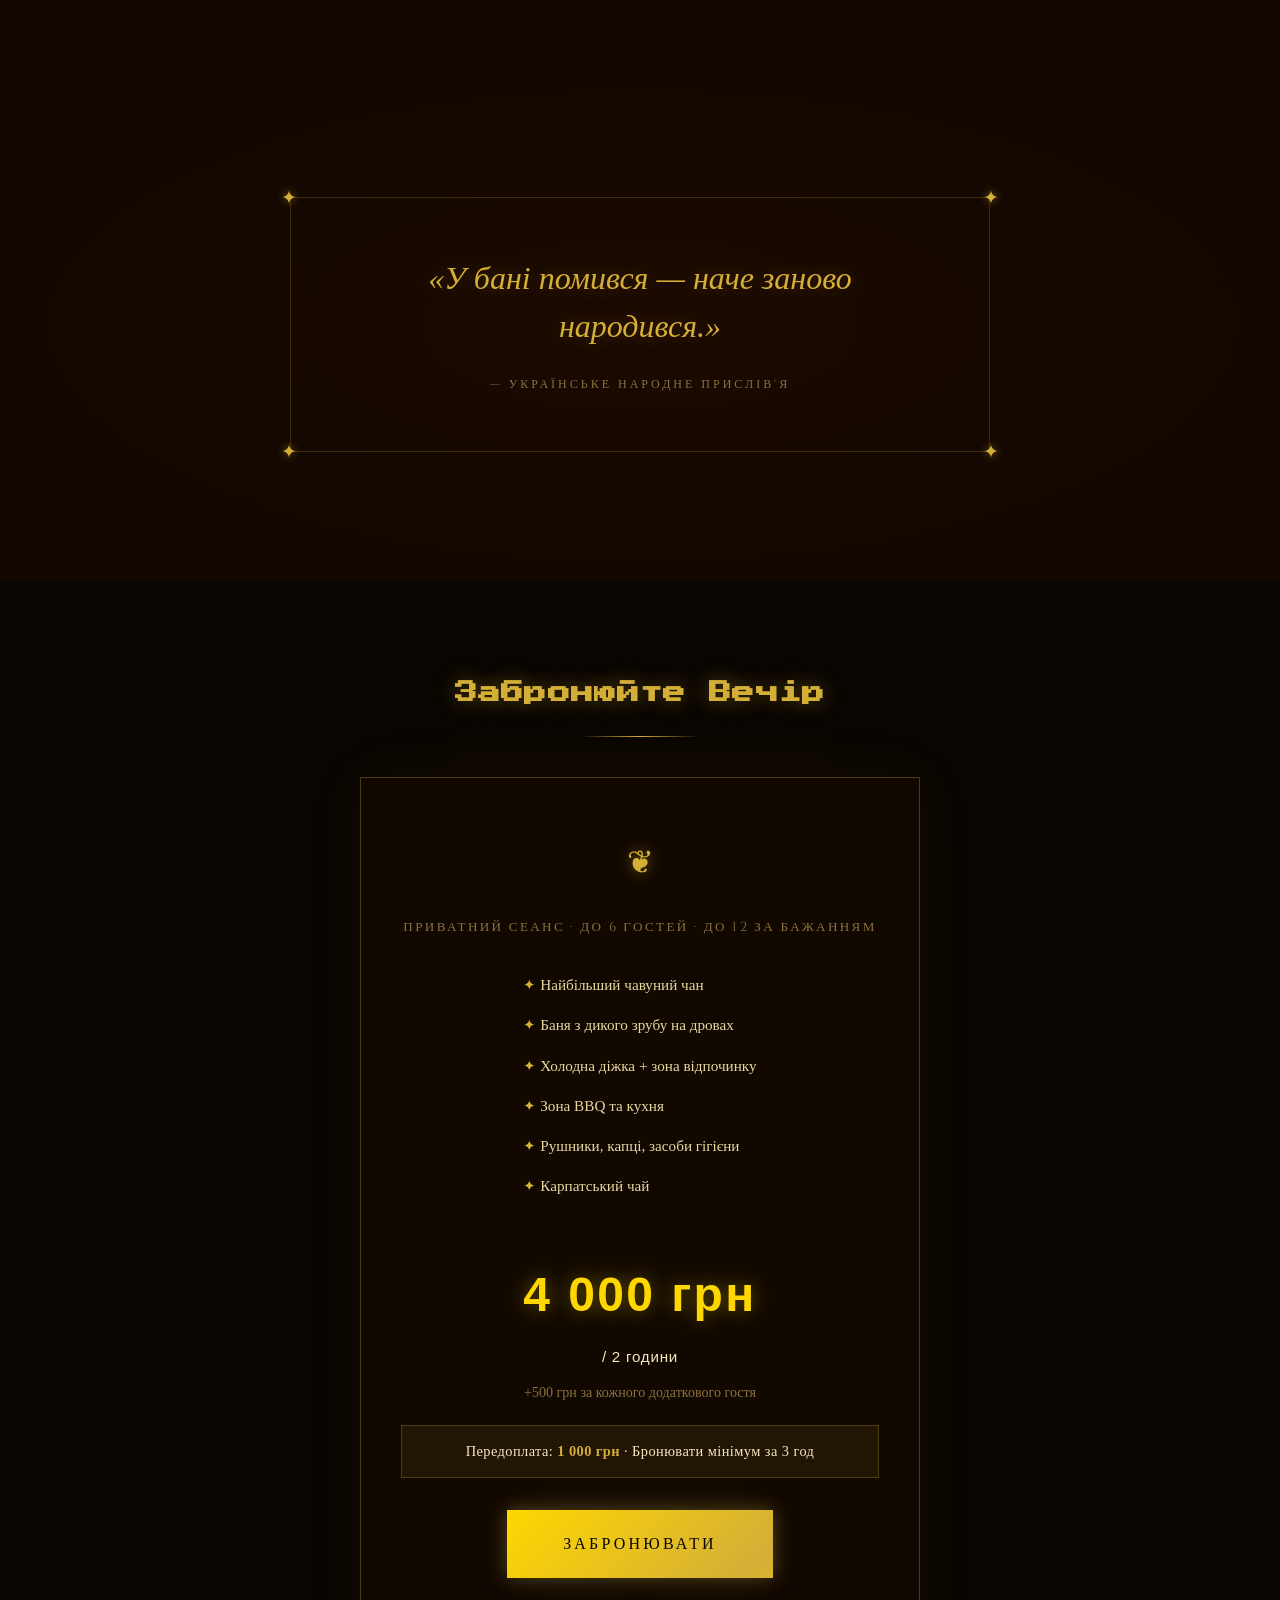
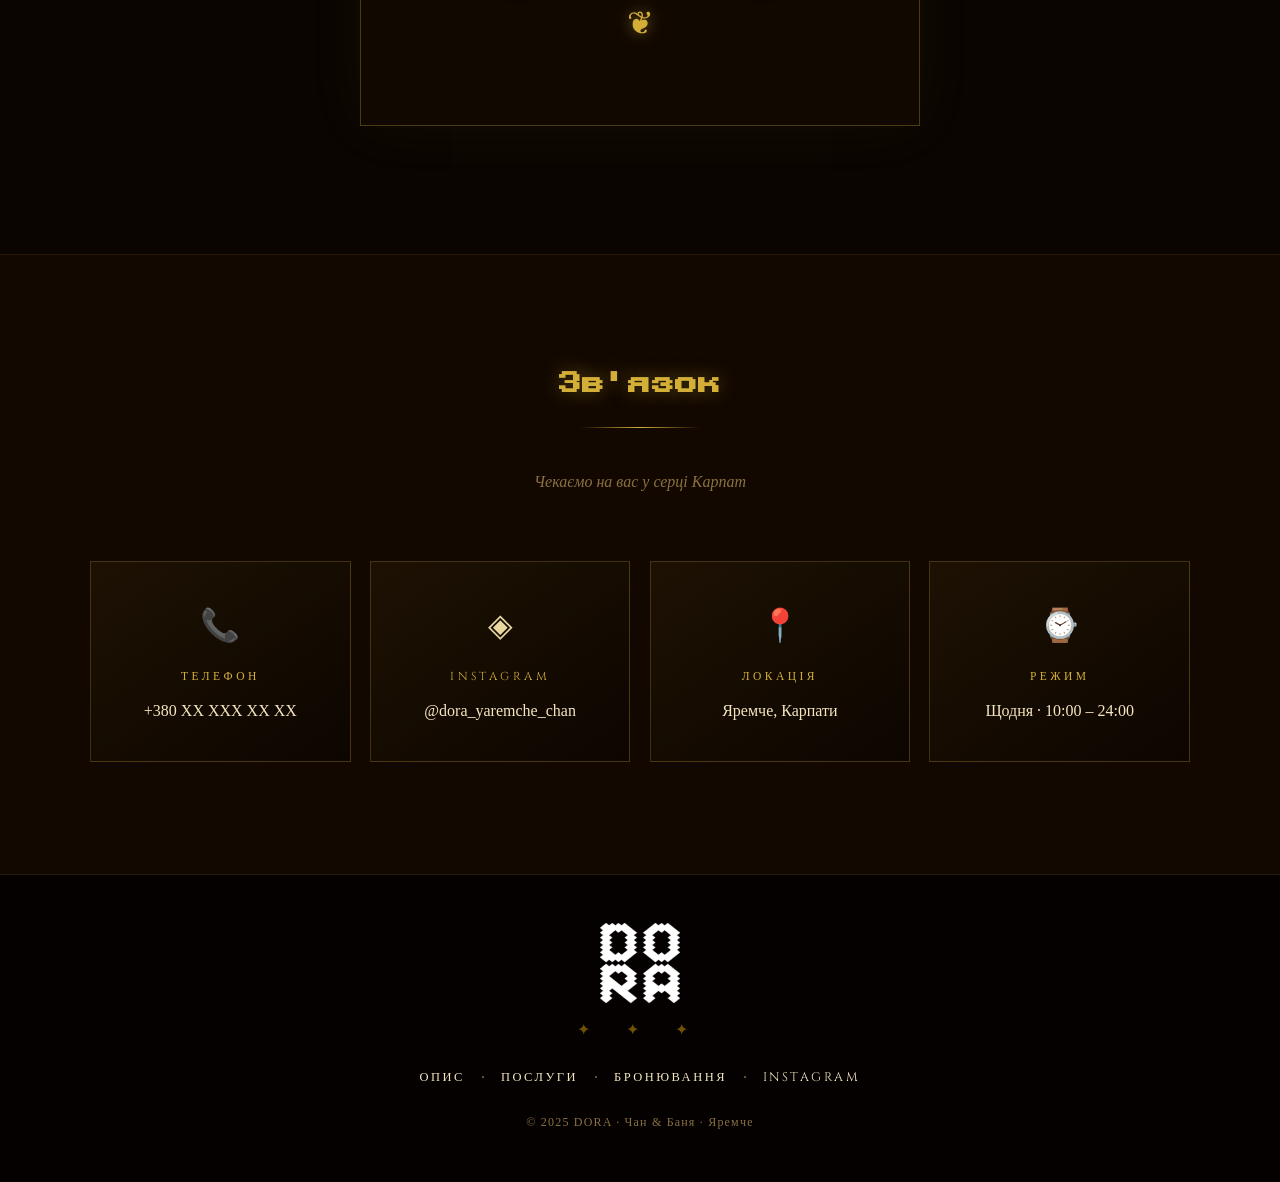
==== commit e758246a: "Remove duplicate includes section gap, strip icons from desc cards Co-Authored-By: Claude Sonnet 4.6" ====
--- a/index.html
+++ b/index.html
@@ -64,7 +64,6 @@
 
             <div class="desc-grid">
                 <div class="desc-card">
-                    <div class="desc-icon">✦</div>
                     <h3 class="desc-h">Зміст</h3>
                     <ul class="desc-list">
                         <li>Найбільший чавуний чан</li>
@@ -80,26 +79,22 @@
                 </div>
 
                 <div class="desc-card">
-                    <div class="desc-icon">✔</div>
                     <h3 class="desc-h">Гігієна</h3>
                     <p class="desc-p">Стандарти чистоти та гігієни дуже важливі — тому ми постійно <strong>замінюємо воду в чані</strong> після кожного гостя та обробляємо поверхні спеціальними антисептичними засобами, щоб відпочинок був безпечним та максимально комфортним.</p>
                 </div>
 
                 <div class="desc-card">
-                    <div class="desc-icon">$</div>
                     <h3 class="desc-h">Вартість</h3>
                     <p class="desc-price-big">4 000 грн <span>/ 2 години</span></p>
                     <p class="desc-p">Наша баня розрахована на <strong>6 осіб</strong>, але при бажанні може прийняти до <strong>12 людей</strong> одночасно. Вартість за кожного додаткового гостя — <strong>500 грн / 2 години</strong>.</p>
                 </div>
 
                 <div class="desc-card">
-                    <div class="desc-icon">≋</div>
                     <h3 class="desc-h">Бронювання</h3>
                     <p class="desc-p">Бронювати <strong>мінімум за 3 години</strong> — щоб ми встигли підготувати все необхідне до Вашого візиту.</p>
                 </div>
 
                 <div class="desc-card">
-                    <div class="desc-icon">⚡</div>
                     <h3 class="desc-h">Підтвердження бронювання</h3>
                     <p class="desc-p">Для підтвердження необхідно внести передоплату <strong>1 000 грн</strong>. У разі скасування бронювання аванс не повертається.</p>
                 </div>
@@ -159,63 +154,6 @@
                 <h3>Живий Вогонь</h3>
                 <p>Березові дрова. Вулканічні камені. Вогонь ніколи не поспішає.</p>
             </div>
-        </div>
-    </section>
-
-    <!-- INCLUDES -->
-    <section class="includes-section">
-        <div class="wrap">
-            <h2 class="section-title center">Що Включено</h2>
-            <div class="gold-line center"></div>
-            <p class="section-sub">Все для вашого ідеального відпочинку — вже тут.</p>
-
-            <div class="includes-grid">
-                <div class="inc-item">
-                    <span class="inc-icon">🛁</span>
-                    <span>Найбільший чавуний чан</span>
-                </div>
-                <div class="inc-item">
-                    <span class="inc-icon">❄️</span>
-                    <span>Холодна діжка</span>
-                </div>
-                <div class="inc-item">
-                    <span class="inc-icon">🔥</span>
-                    <span>Баня з дикого зрубу</span>
-                </div>
-                <div class="inc-item">
-                    <span class="inc-icon">🏔️</span>
-                    <span>Панорама на Яремче</span>
-                </div>
-                <div class="inc-item">
-                    <span class="inc-icon">🍖</span>
-                    <span>Зона BBQ</span>
-                </div>
-                <div class="inc-item">
-                    <span class="inc-icon">🍽️</span>
-                    <span>Кухня</span>
-                </div>
-                <div class="inc-item">
-                    <span class="inc-icon">🪣</span>
-                    <span>Рушники</span>
-                </div>
-                <div class="inc-item">
-                    <span class="inc-icon">👟</span>
-                    <span>Капці</span>
-                </div>
-                <div class="inc-item">
-                    <span class="inc-icon">🧴</span>
-                    <span>Засоби гігієни</span>
-                </div>
-                <div class="inc-item">
-                    <span class="inc-icon">🍵</span>
-                    <span>Карпатський чай</span>
-                </div>
-                <div class="inc-item inc-item--note">
-                    <span class="inc-icon">🛋️</span>
-                    <span>Кімната відпочинку <em>*за домовленістю</em></span>
-                </div>
-            </div>
-
         </div>
     </section>
 
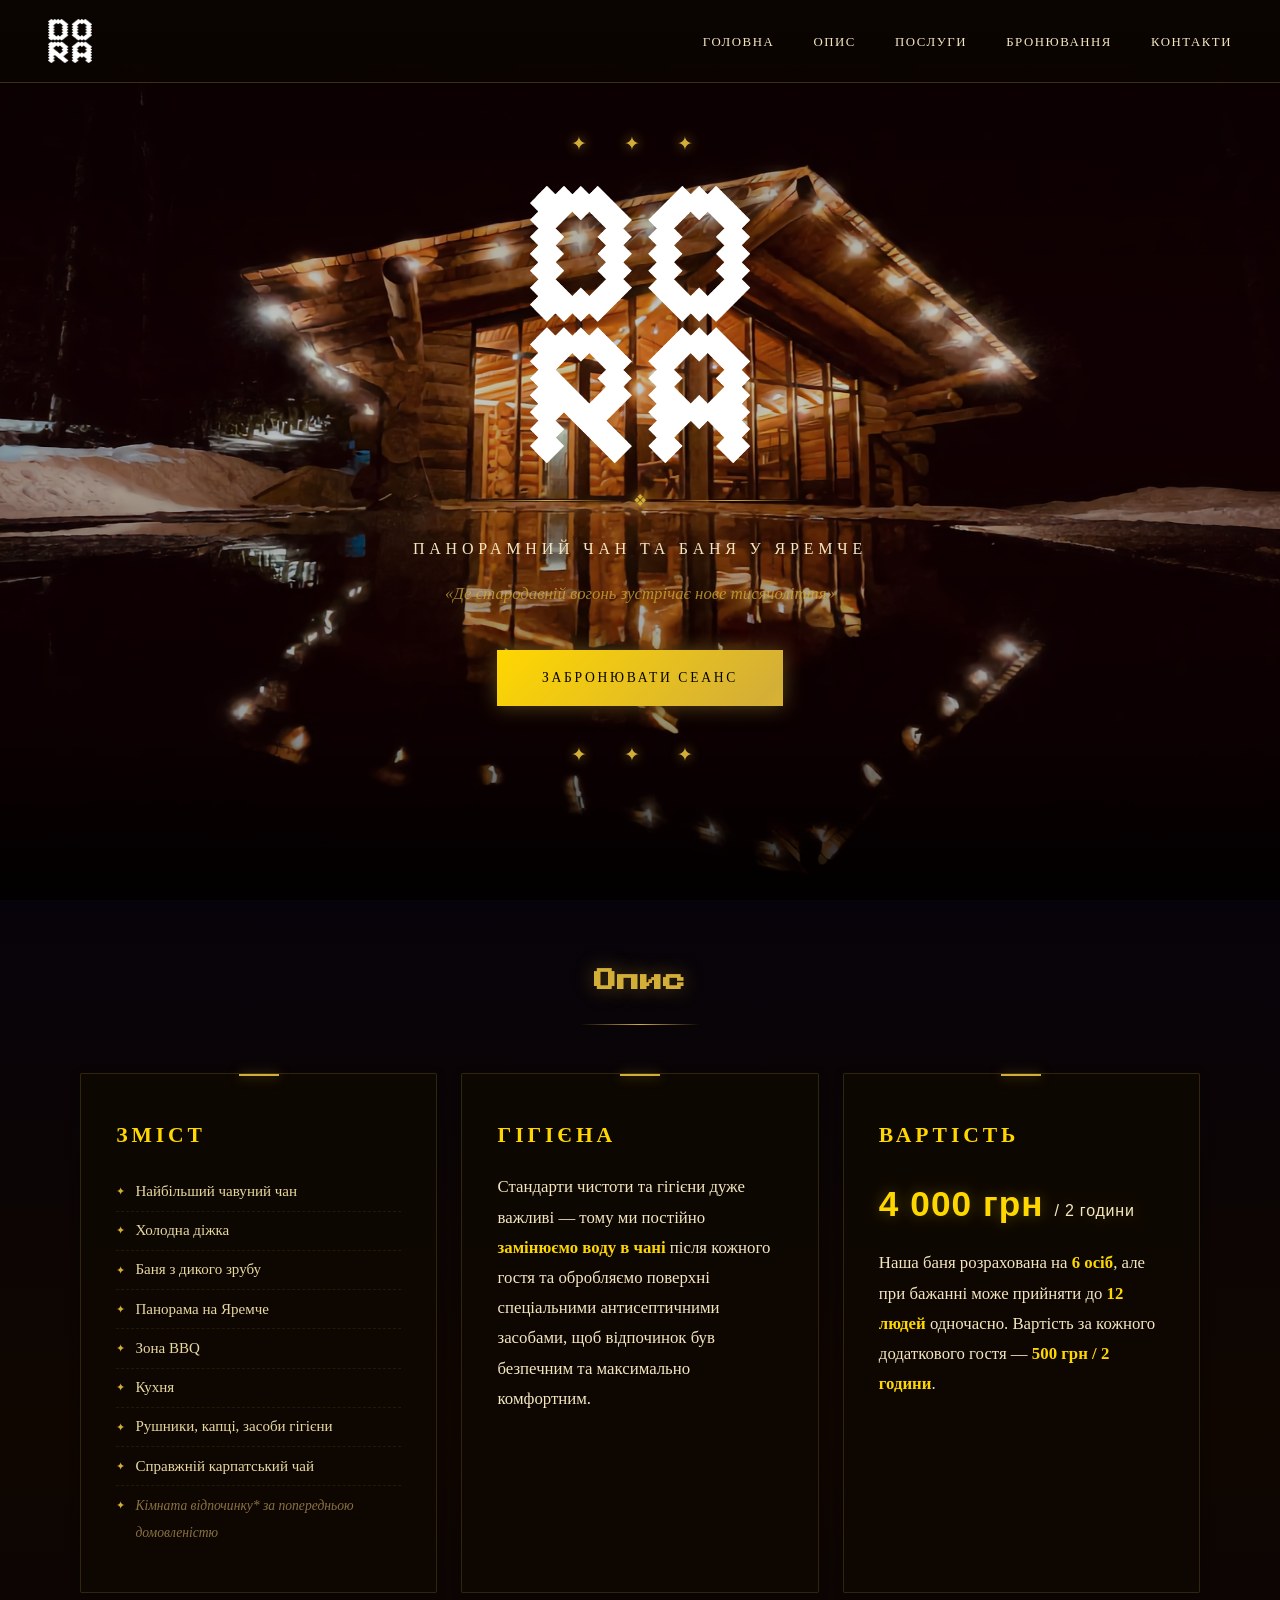
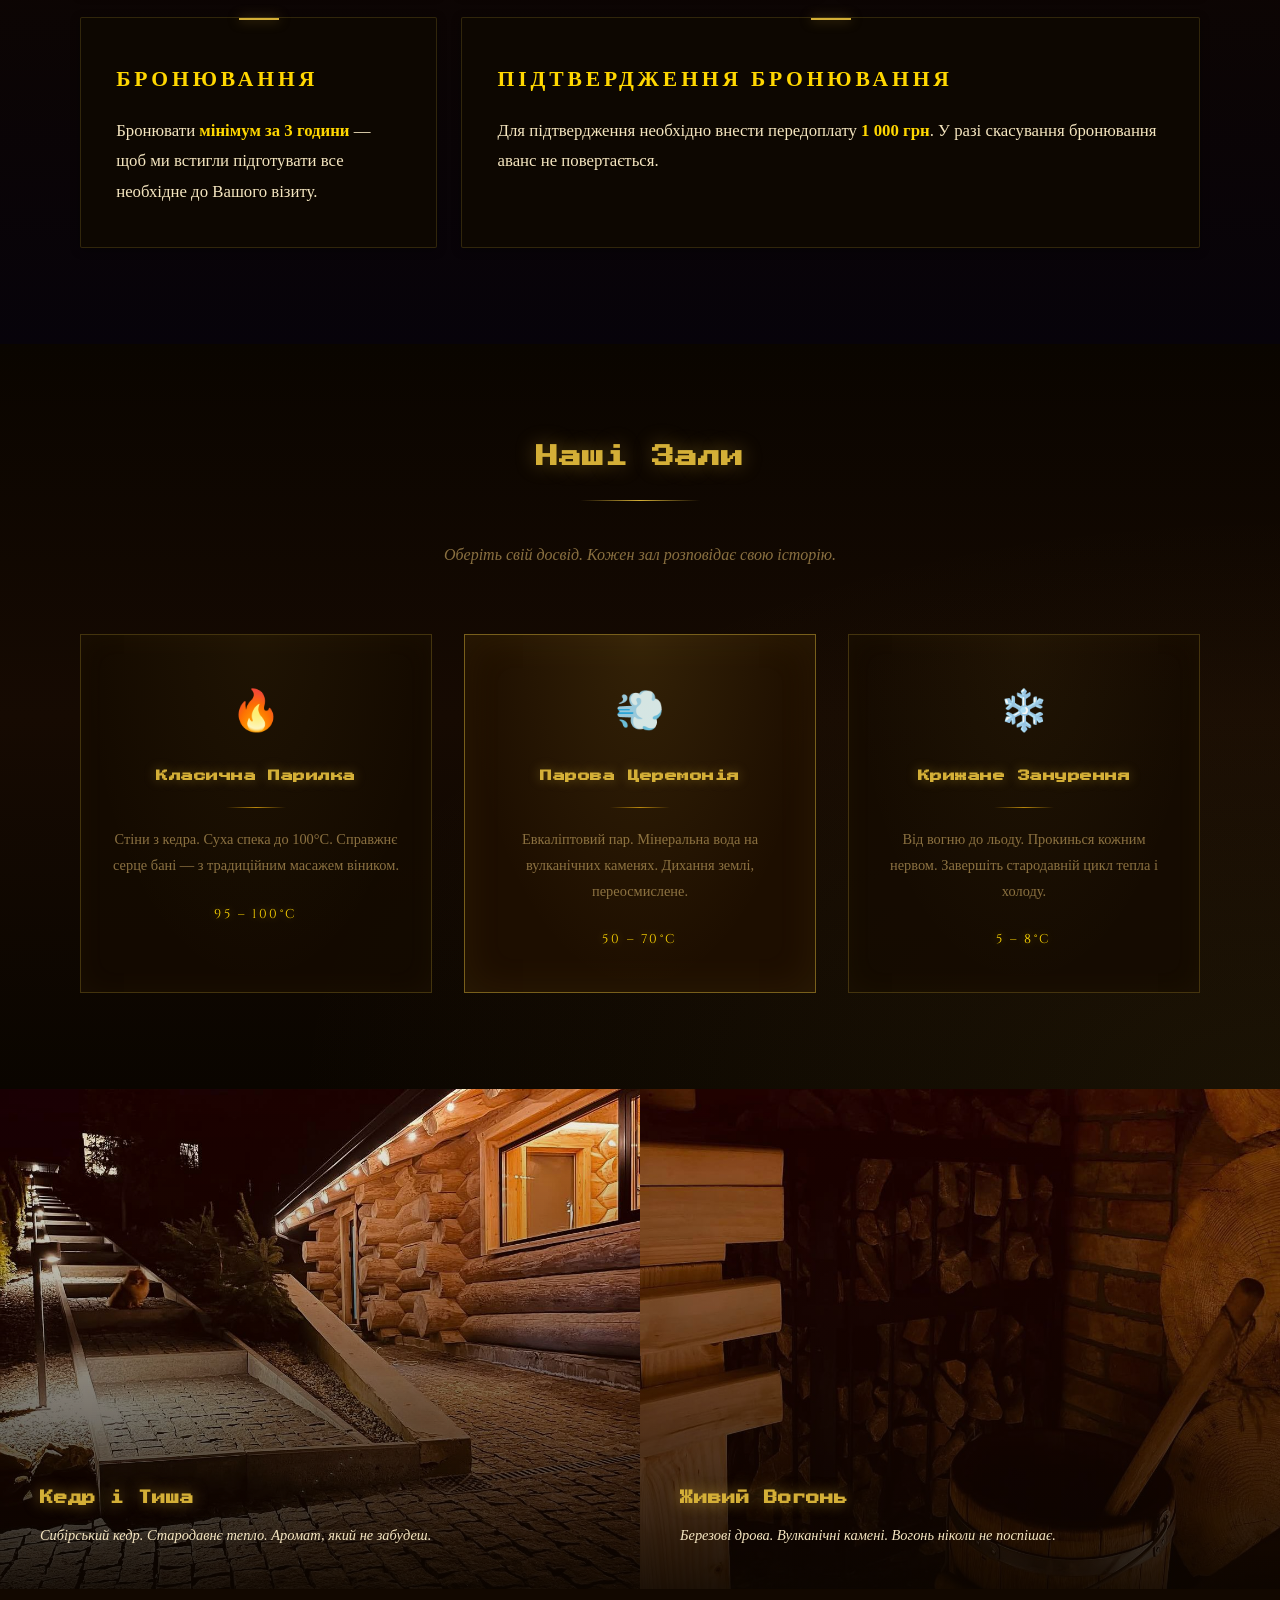
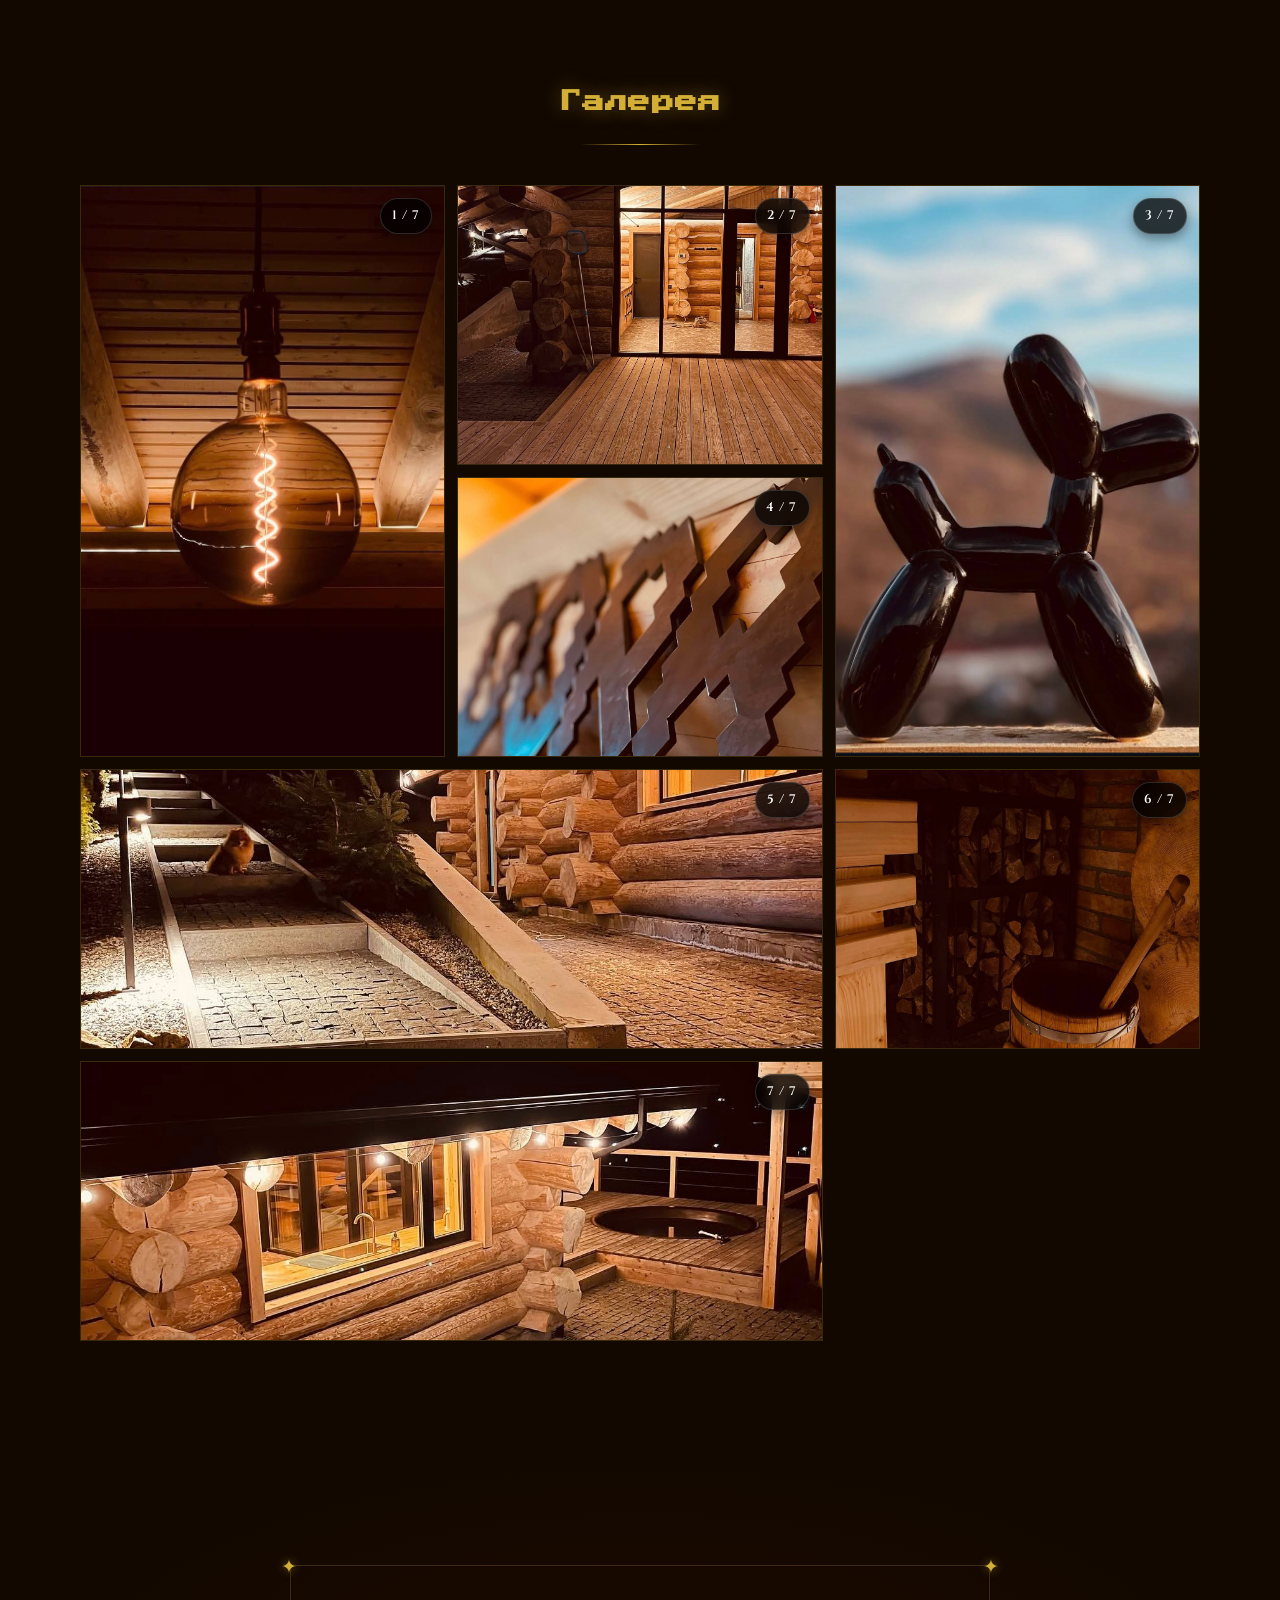
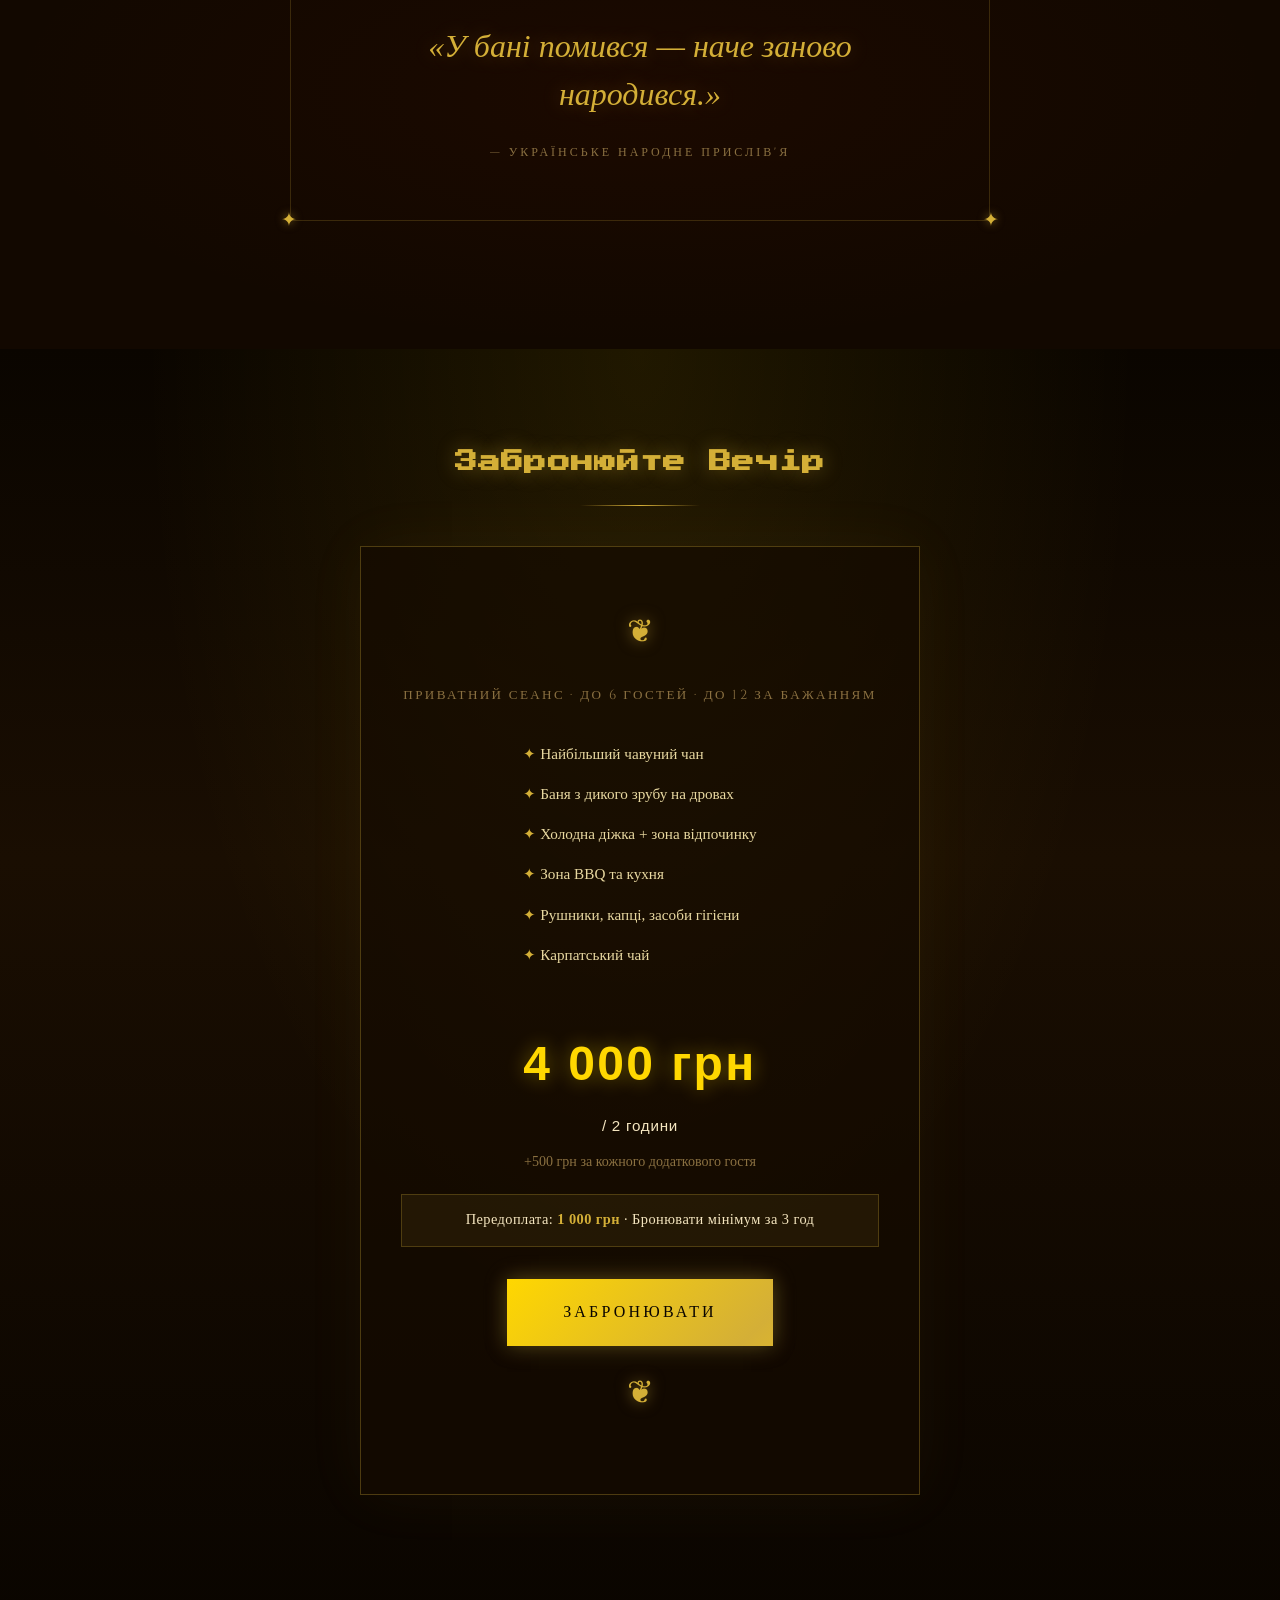
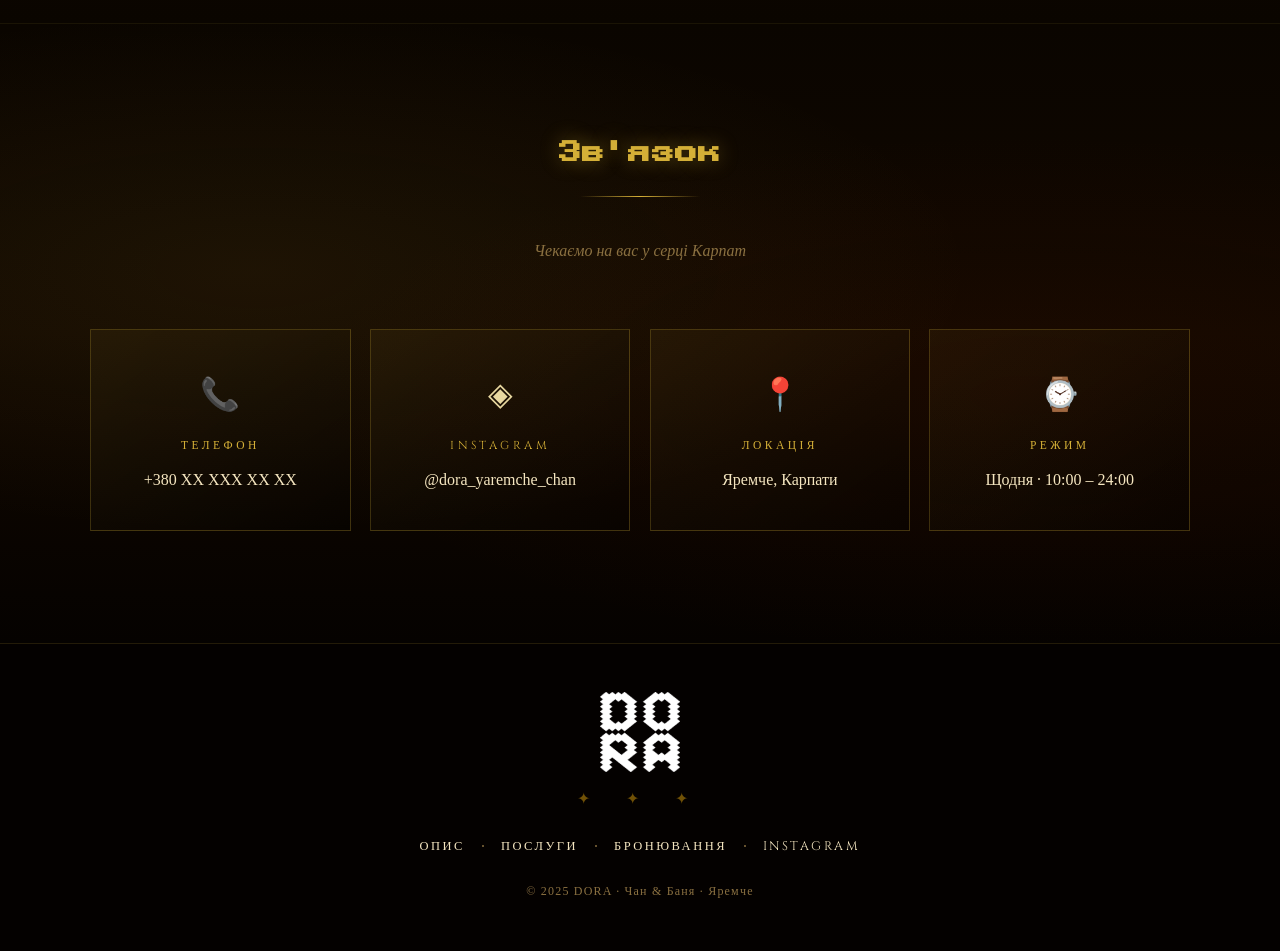
==== commit 978fb610: "Remove section ornaments causing empty gap around Опис section, reduce padding Co-Authored-By: Claud" ====
--- a/index.html
+++ b/index.html
@@ -57,7 +57,6 @@
 
 <!-- DESCRIPTION -->
     <section id="about" class="about-section">
-        <div class="section-ornament">❧ ❧ ❧</div>
         <div class="wrap">
             <h2 class="section-title center">Опис</h2>
             <div class="gold-line center"></div>
@@ -100,7 +99,6 @@
                 </div>
             </div>
         </div>
-        <div class="section-ornament">❧ ❧ ❧</div>
     </section>
 
 <!-- SERVICES -->
--- a/css/style.css
+++ b/css/style.css
@@ -314,7 +314,11 @@
 
 /* ── SERVICES ── */
 .services-section {
-    padding: 6rem 0; background: var(--bg); position: relative; z-index: 1;
+    padding: 6rem 0;
+    background:
+        radial-gradient(ellipse at bottom right, rgba(212,175,55,0.08) 0%, transparent 55%),
+        linear-gradient(180deg, #0a0500 0%, #160a02 50%, #0a0500 100%);
+    position: relative; z-index: 1;
 }
 .section-sub {
     text-align: center; color: var(--muted); font-style: italic;
@@ -454,7 +458,11 @@
 
 /* ── RESERVE ── */
 .reserve-section {
-    padding: 6rem 0 8rem; background: var(--bg); position: relative; z-index: 1;
+    padding: 6rem 0 8rem;
+    background:
+        radial-gradient(ellipse at top, rgba(255,215,0,0.09) 0%, transparent 55%),
+        linear-gradient(180deg, #0a0500 0%, #1a0e02 40%, #0a0500 100%);
+    position: relative; z-index: 1;
 }
 .reserve-box {
     max-width: 560px; margin: 0 auto; text-align: center;
@@ -525,7 +533,10 @@
 /* ── CONTACT ── */
 .contact-section {
     padding: 7rem 0;
-    background: var(--bg2);
+    background:
+        radial-gradient(ellipse at 20% 40%, rgba(212,175,55,0.07) 0%, transparent 50%),
+        radial-gradient(ellipse at 80% 60%, rgba(139,26,0,0.08) 0%, transparent 50%),
+        linear-gradient(180deg, #0a0500 0%, #120800 50%, #050200 100%);
     position: relative; z-index: 1;
     border-top: 1px solid rgba(212,175,55,0.1);
 }
@@ -657,26 +668,51 @@
 
 /* ── DESCRIPTION ── */
 .about-section {
-    padding: 6rem 0;
-    background: var(--bg);
+    padding: 4rem 0 6rem;
+    background: linear-gradient(180deg, #07030a 0%, #0f0600 50%, #07030a 100%);
     position: relative; z-index: 1;
 }
 .desc-grid {
     display: grid;
-    grid-template-columns: repeat(auto-fit, minmax(280px, 1fr));
+    grid-template-columns: repeat(3, 1fr);
     gap: 1.5rem;
     margin-top: 3rem;
+    max-width: 1200px;
+    margin-left: auto;
+    margin-right: auto;
+}
+.desc-card:nth-child(4), .desc-card:nth-child(5) {
+    grid-column: span 1;
+}
+.desc-card:nth-child(4) { grid-column: 1 / 2; grid-row: 2; }
+.desc-card:nth-child(5) { grid-column: 2 / 4; grid-row: 2; }
+@media (max-width: 900px) {
+    .desc-grid { grid-template-columns: 1fr 1fr; }
+    .desc-card:nth-child(n) { grid-column: auto; grid-row: auto; }
 }
 .desc-card {
-    background: rgba(212,175,55,0.04);
-    border: 1px solid rgba(212,175,55,0.2);
-    padding: 2rem 1.8rem;
-    transition: border-color 0.3s, transform 0.3s;
+    background: rgba(15, 8, 2, 0.92);
+    border: 1px solid rgba(212,175,55,0.18);
+    border-radius: 2px;
+    padding: 2.5rem 2.2rem;
+    position: relative;
+    transition: all 0.35s ease;
+    box-shadow: 0 2px 10px rgba(0,0,0,0.4);
+}
+.desc-card::before {
+    content: '';
+    position: absolute; top: 0; left: 50%;
+    transform: translateX(-50%);
+    width: 40px; height: 2px;
+    background: var(--gold);
+    box-shadow: 0 0 12px rgba(212,175,55,0.6);
 }
 .desc-card:hover {
     border-color: rgba(212,175,55,0.5);
     transform: translateY(-3px);
-}
+    box-shadow: 0 12px 32px rgba(0,0,0,0.5);
+}
+.desc-card:hover::before { width: 80px; transition: width 0.3s ease; }
 .desc-icon {
     color: var(--gold);
     font-size: 1.8rem;
@@ -685,17 +721,20 @@
 }
 .desc-h {
     font-family: var(--fn-head);
-    font-size: 1.2rem;
-    color: var(--gold);
-    letter-spacing: 0.15em;
+    font-size: 1.35rem;
+    color: var(--gold2);
+    letter-spacing: 0.18em;
     text-transform: uppercase;
-    margin-bottom: 1.2rem;
+    margin-bottom: 1.4rem;
+    margin-top: 0.5rem;
+    font-weight: 600;
+    line-height: 1.3;
 }
 .desc-p {
     font-family: var(--fn-body);
-    font-size: 0.98rem;
-    color: var(--text);
-    line-height: 1.75;
+    font-size: 1.05rem;
+    color: #F5E6C0;
+    line-height: 1.8;
 }
 .desc-p strong { color: var(--gold2); font-weight: 600; }
 .desc-list {
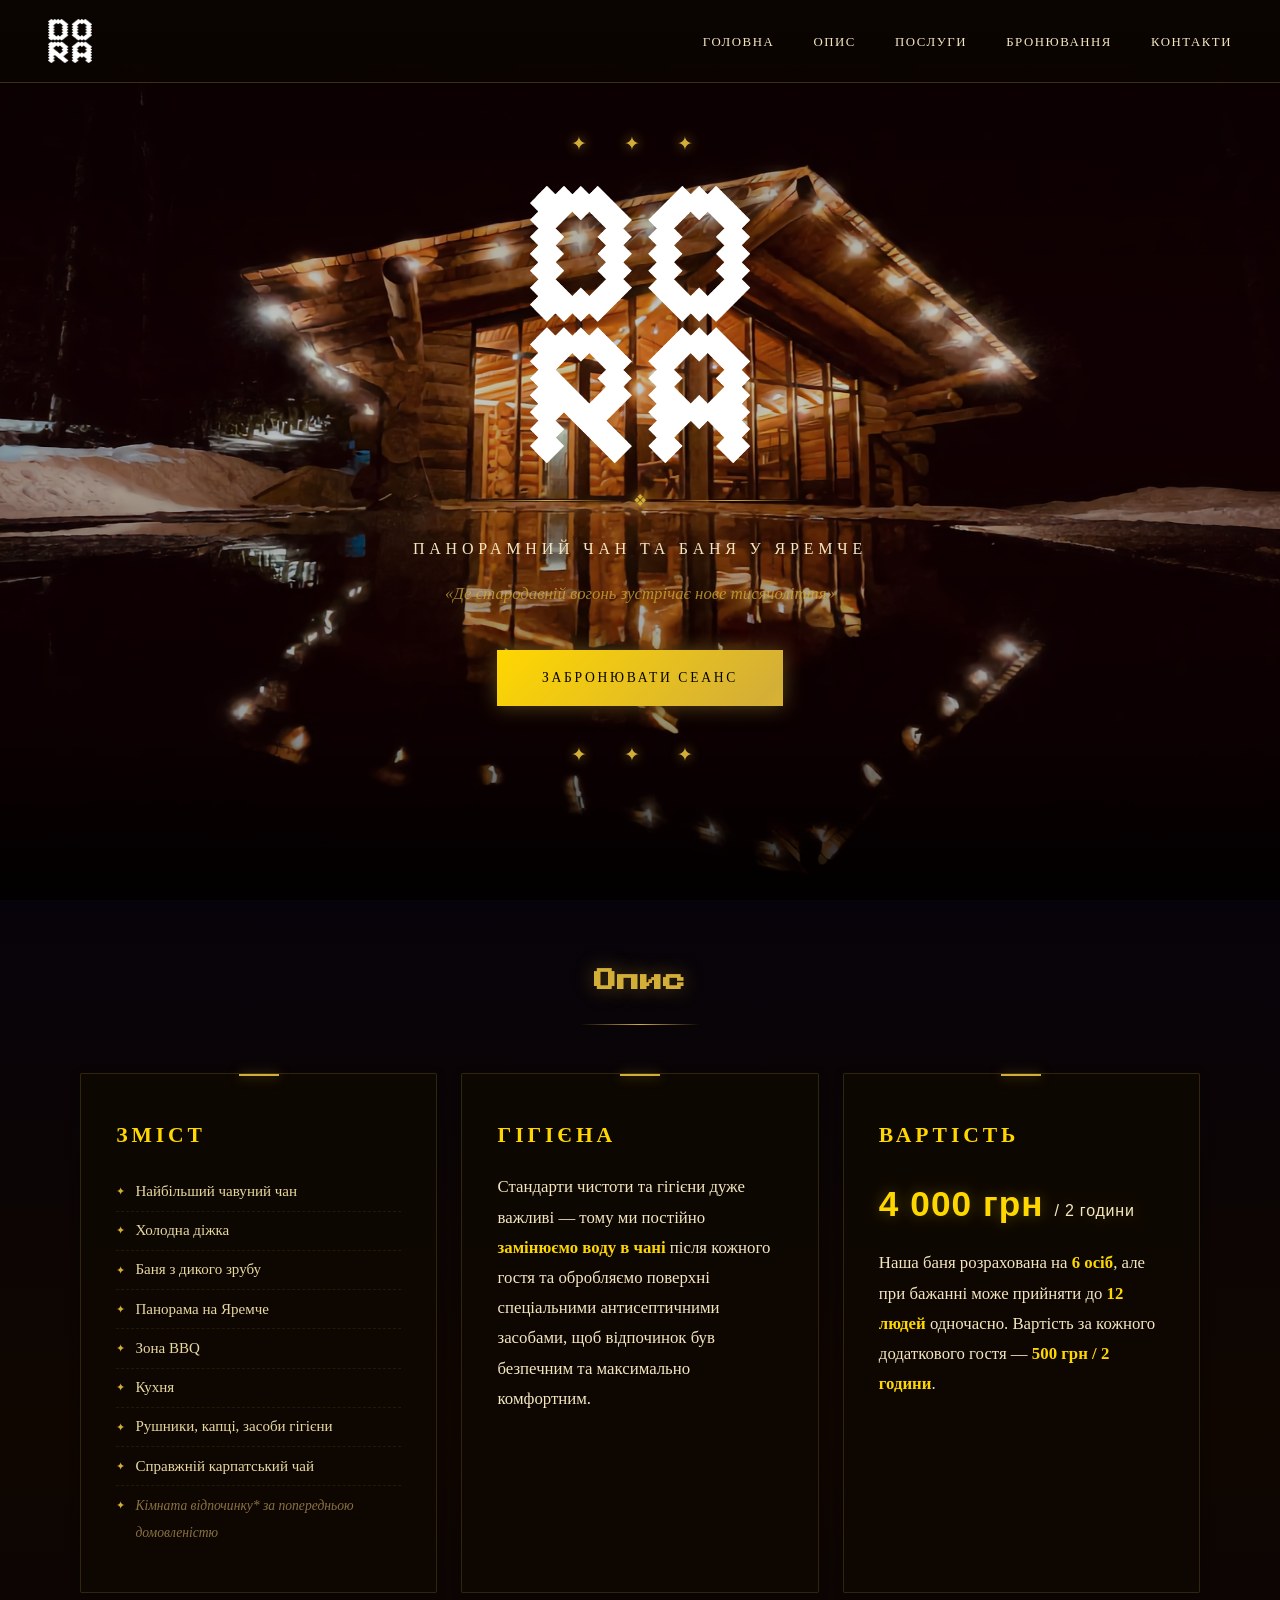
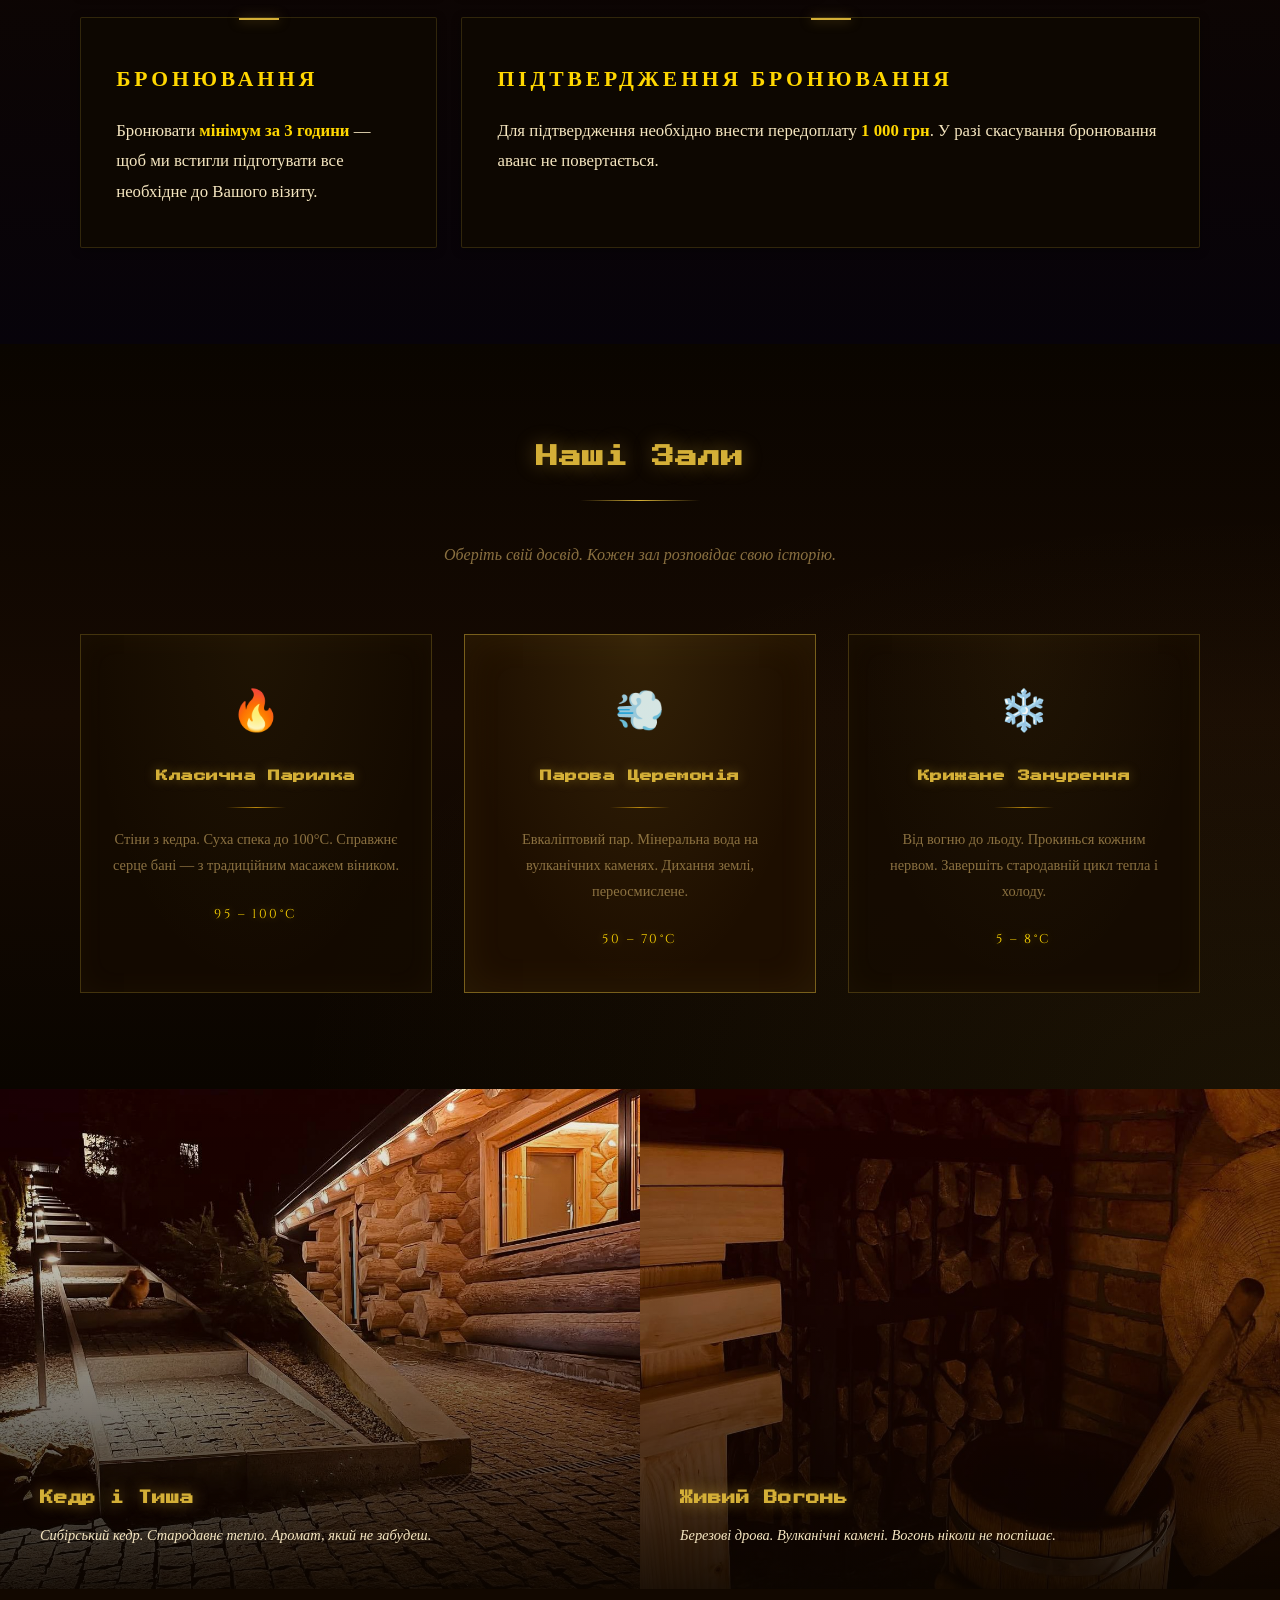
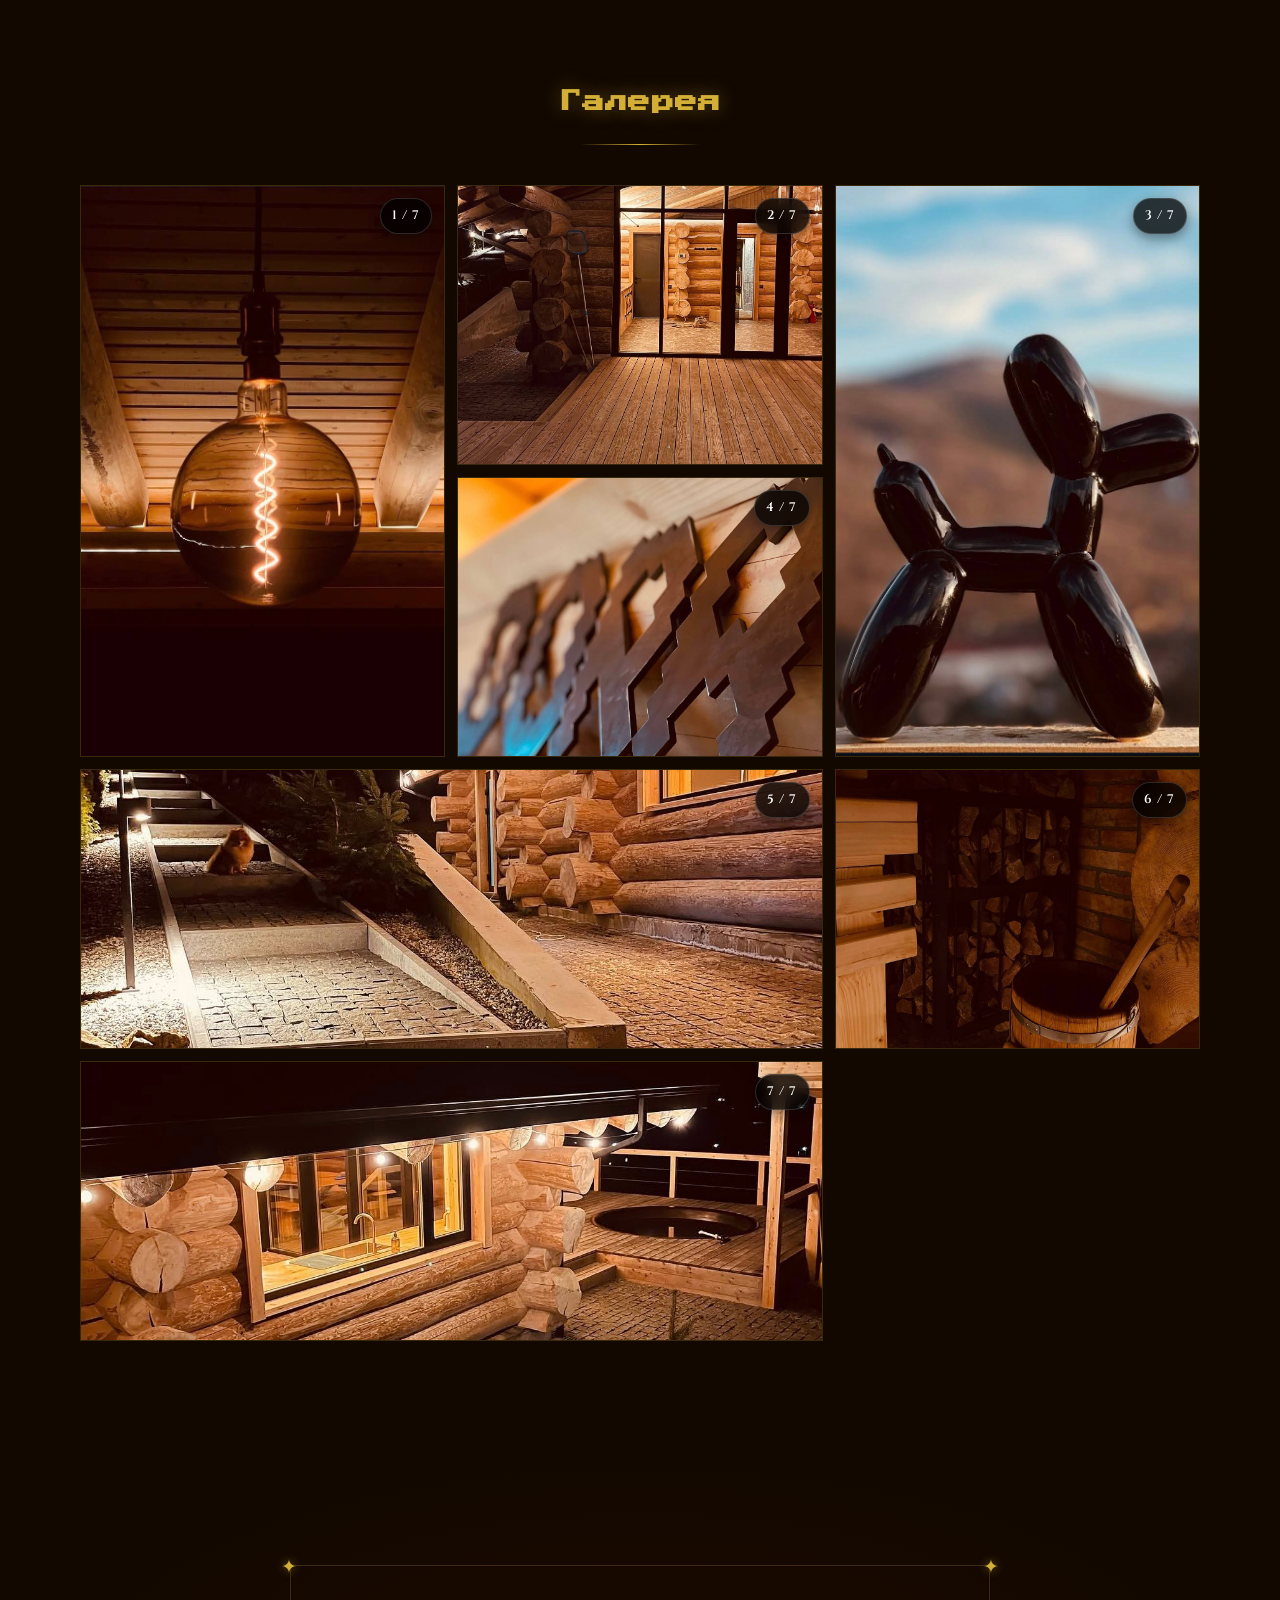
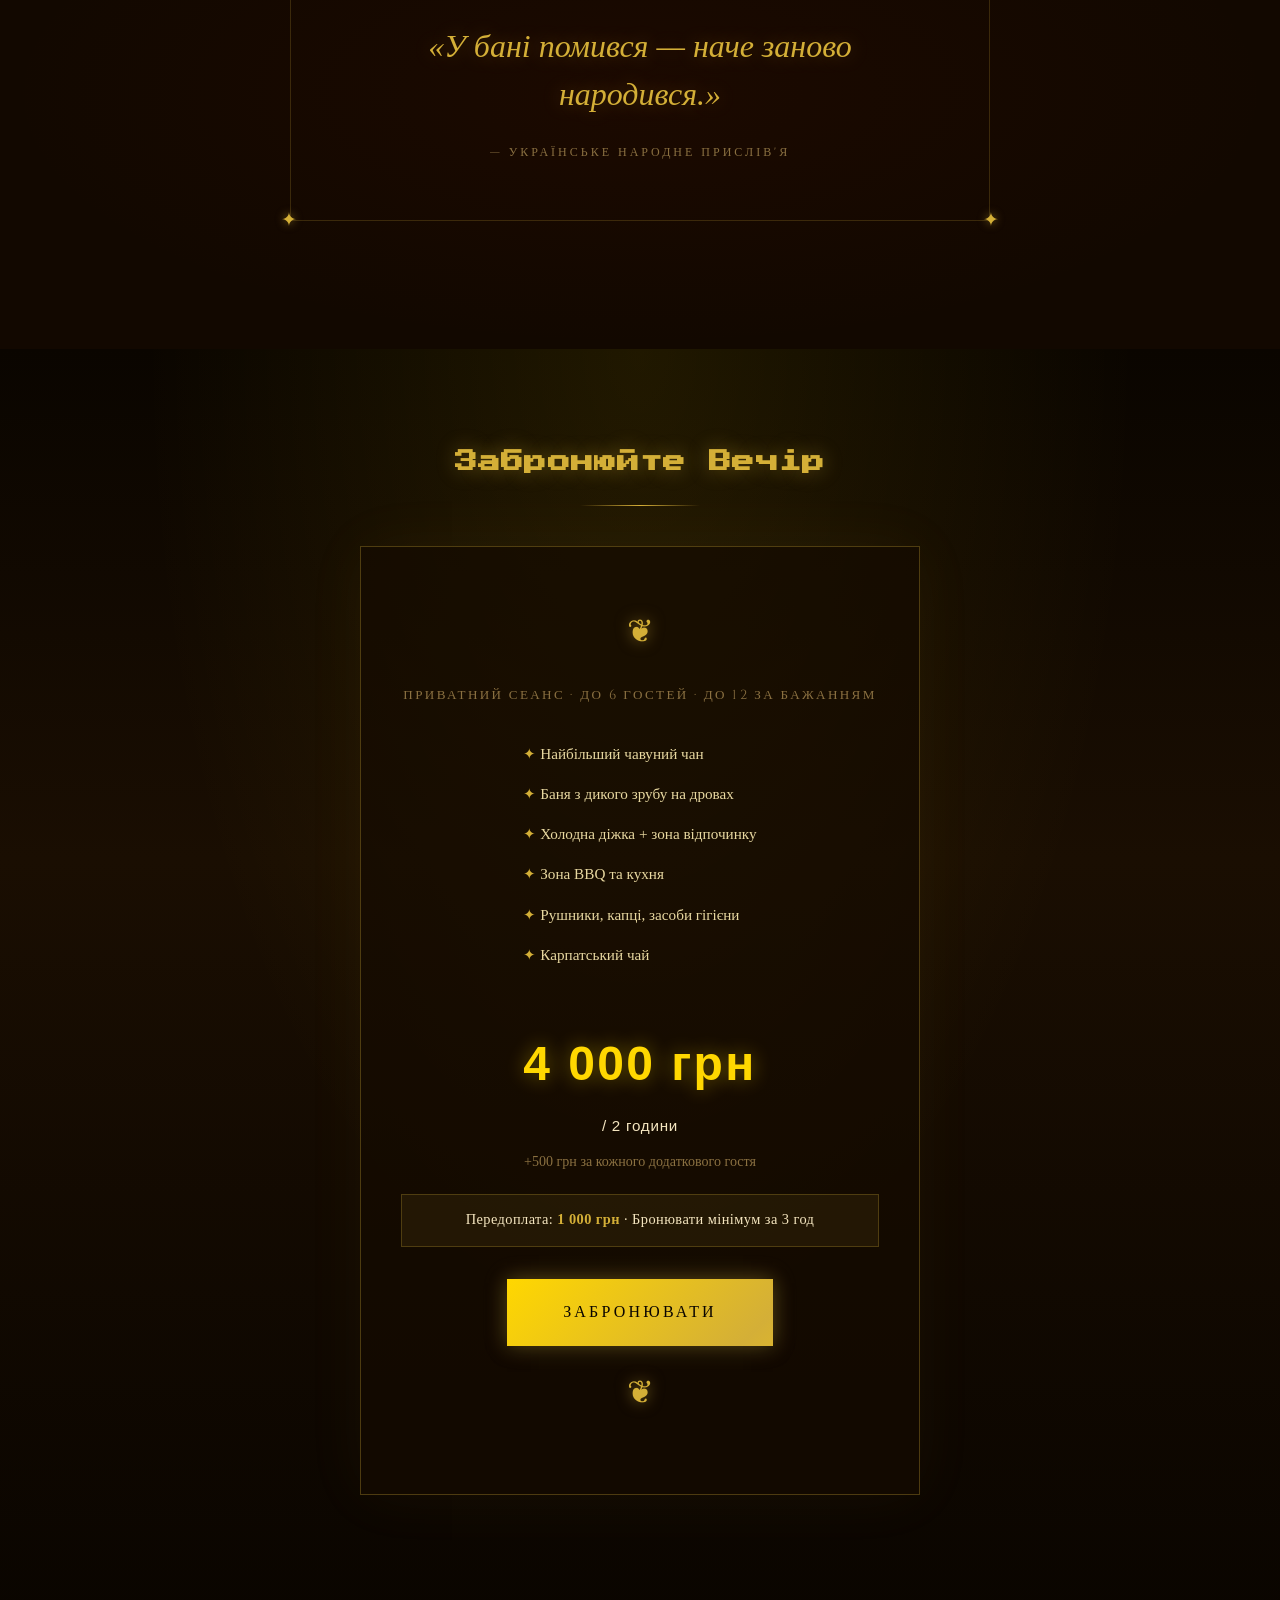
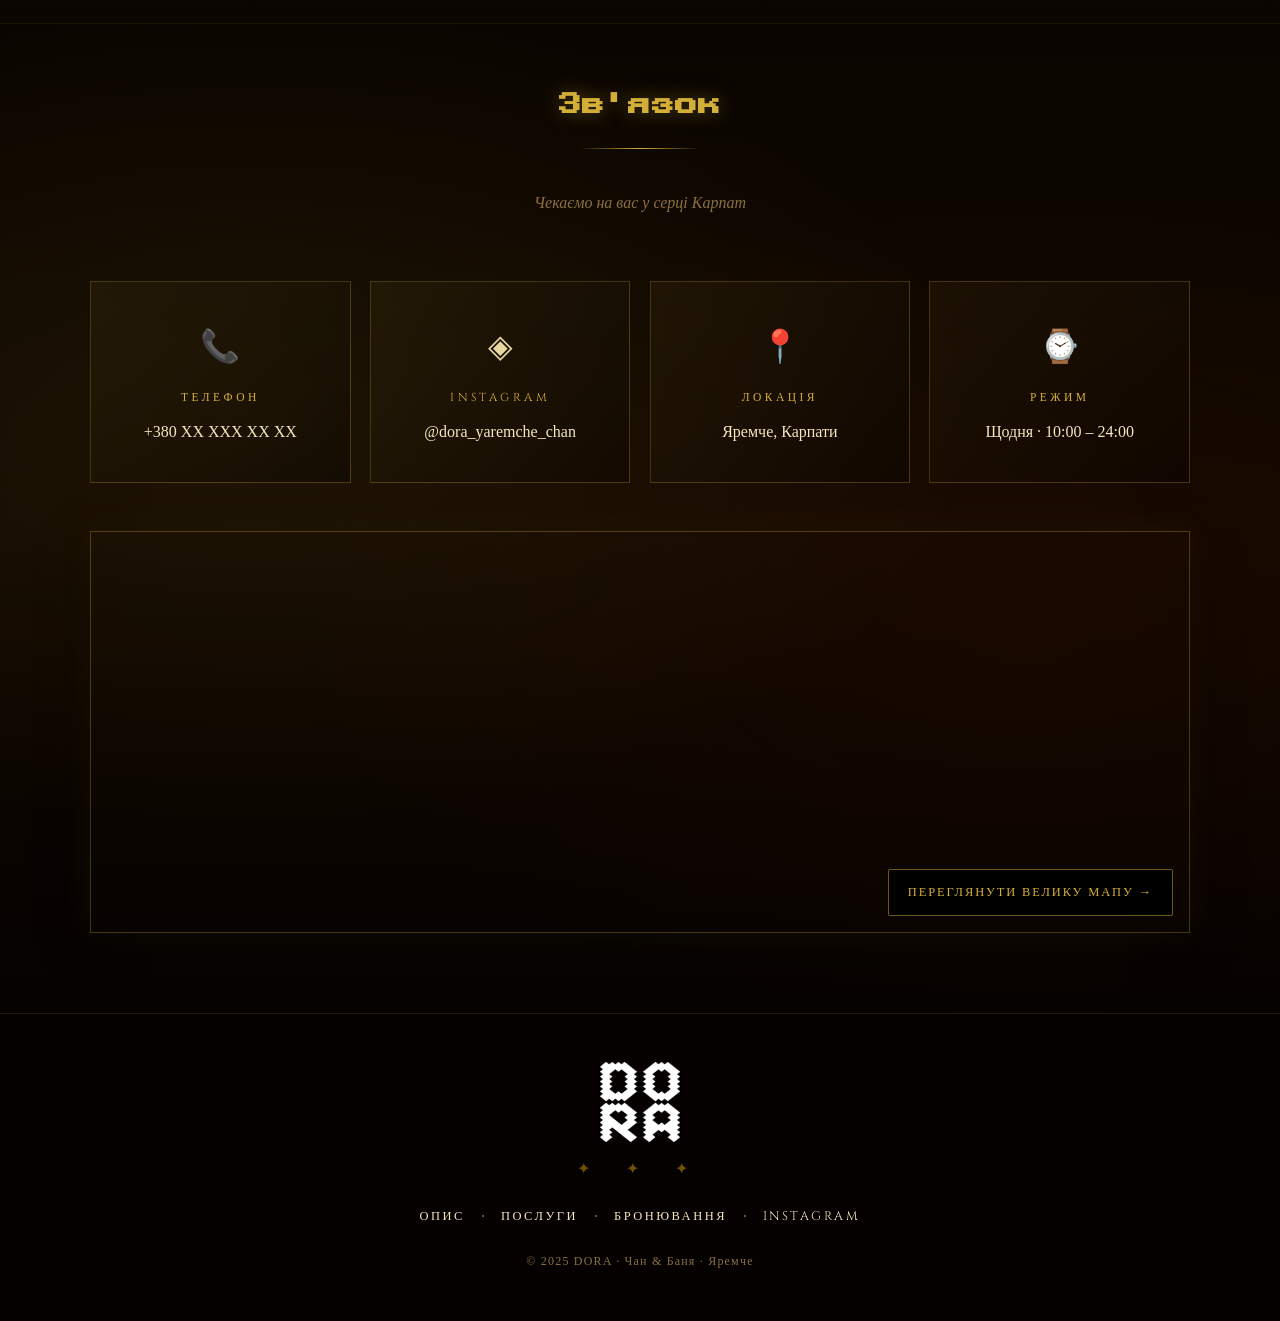
==== commit e0ddb283: "Add OpenStreetMap embed of Yaremche location in contact section Co-Authored-By: Claude Sonnet 4.6 <n" ====
--- a/index.html
+++ b/index.html
@@ -280,6 +280,20 @@
                     <div class="ct-value">Щодня · 10:00 – 24:00</div>
                 </div>
             </div>
+
+            <!-- MAP -->
+            <div class="map-wrap">
+                <iframe
+                    src="https://www.openstreetmap.org/export/embed.html?bbox=24.5300%2C48.4300%2C24.5850%2C48.4680&amp;layer=mapnik&amp;marker=48.4496%2C24.5550"
+                    style="border:0;"
+                    loading="lazy"
+                    referrerpolicy="no-referrer-when-downgrade"
+                    title="DORA — Яремче, Карпати"
+                    allowfullscreen></iframe>
+                <a href="https://www.openstreetmap.org/?mlat=48.4496&amp;mlon=24.5550#map=14/48.4496/24.5550" target="_blank" class="map-overlay">
+                    <span>Переглянути велику мапу →</span>
+                </a>
+            </div>
         </div>
     </section>
 
--- a/css/style.css
+++ b/css/style.css
@@ -532,7 +532,7 @@
 
 /* ── CONTACT ── */
 .contact-section {
-    padding: 7rem 0;
+    padding: 4rem 0 5rem;
     background:
         radial-gradient(ellipse at 20% 40%, rgba(212,175,55,0.07) 0%, transparent 50%),
         radial-gradient(ellipse at 80% 60%, rgba(139,26,0,0.08) 0%, transparent 50%),
@@ -589,6 +589,49 @@
     font-size: 1rem;
     color: var(--cream);
     position: relative;
+}
+
+/* ── MAP ── */
+.map-wrap {
+    max-width: 1100px;
+    margin: 3rem auto 0;
+    position: relative;
+    border: 1px solid rgba(212,175,55,0.3);
+    box-shadow: 0 10px 40px rgba(0,0,0,0.5), 0 0 30px rgba(212,175,55,0.08);
+    overflow: hidden;
+}
+.map-wrap iframe {
+    width: 100%;
+    height: 400px;
+    display: block;
+    filter: sepia(20%) saturate(0.8) brightness(0.85) hue-rotate(-5deg);
+}
+.map-overlay {
+    position: absolute;
+    bottom: 1rem; right: 1rem;
+    background: rgba(0,0,0,0.85);
+    color: var(--gold);
+    text-decoration: none;
+    padding: 0.7rem 1.2rem;
+    font-family: var(--fn-head);
+    font-size: 0.78rem;
+    letter-spacing: 0.15em;
+    text-transform: uppercase;
+    border: 1px solid rgba(212,175,55,0.5);
+    border-radius: 2px;
+    transition: all 0.3s;
+    backdrop-filter: blur(8px);
+}
+.map-overlay:hover {
+    background: rgba(212,175,55,0.15);
+    border-color: var(--gold);
+    color: var(--gold2);
+    transform: translateY(-2px);
+}
+@media (max-width: 768px) {
+    .map-wrap iframe { height: 260px; }
+    .map-overlay { font-size: 0.6rem; padding: 0.5rem 0.8rem; bottom: 0.6rem; right: 0.6rem; }
+    .map-wrap { margin-top: 2rem; }
 }
 
 /* ── STICKY BOOK ── */
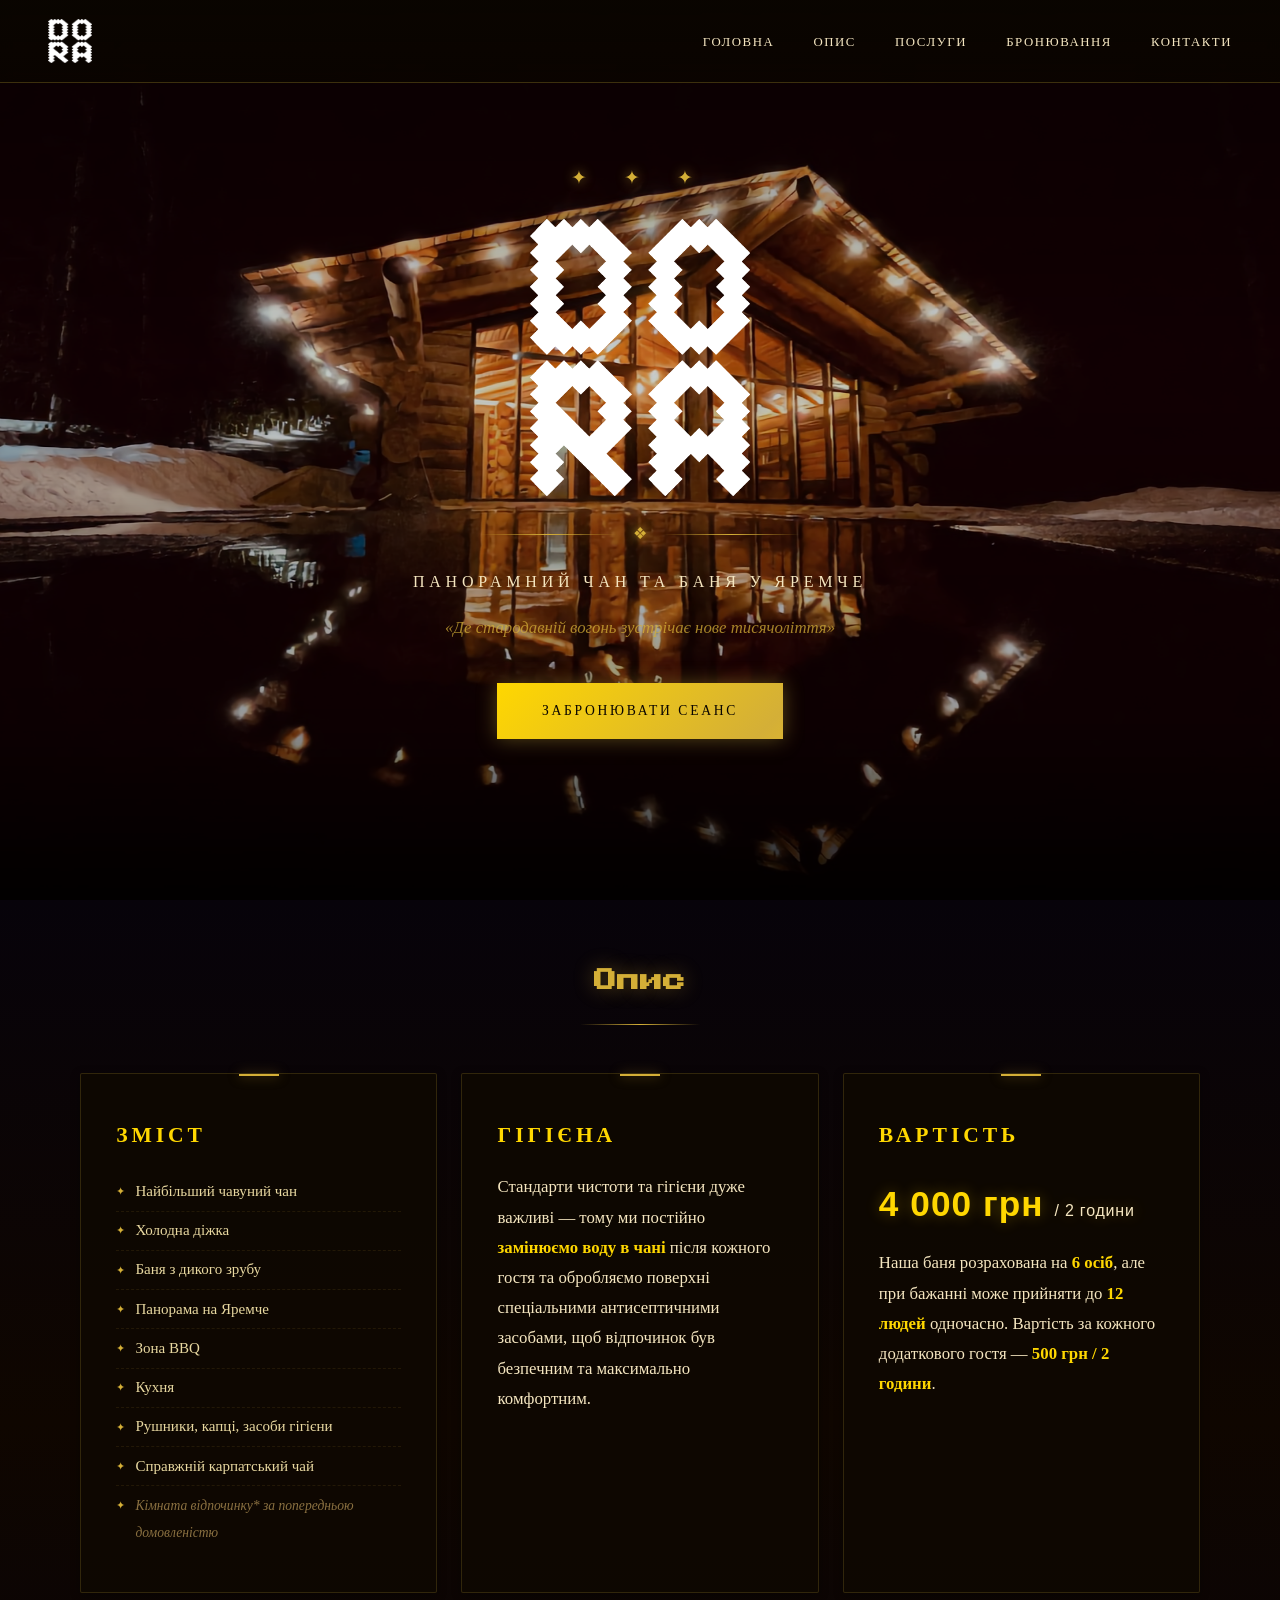
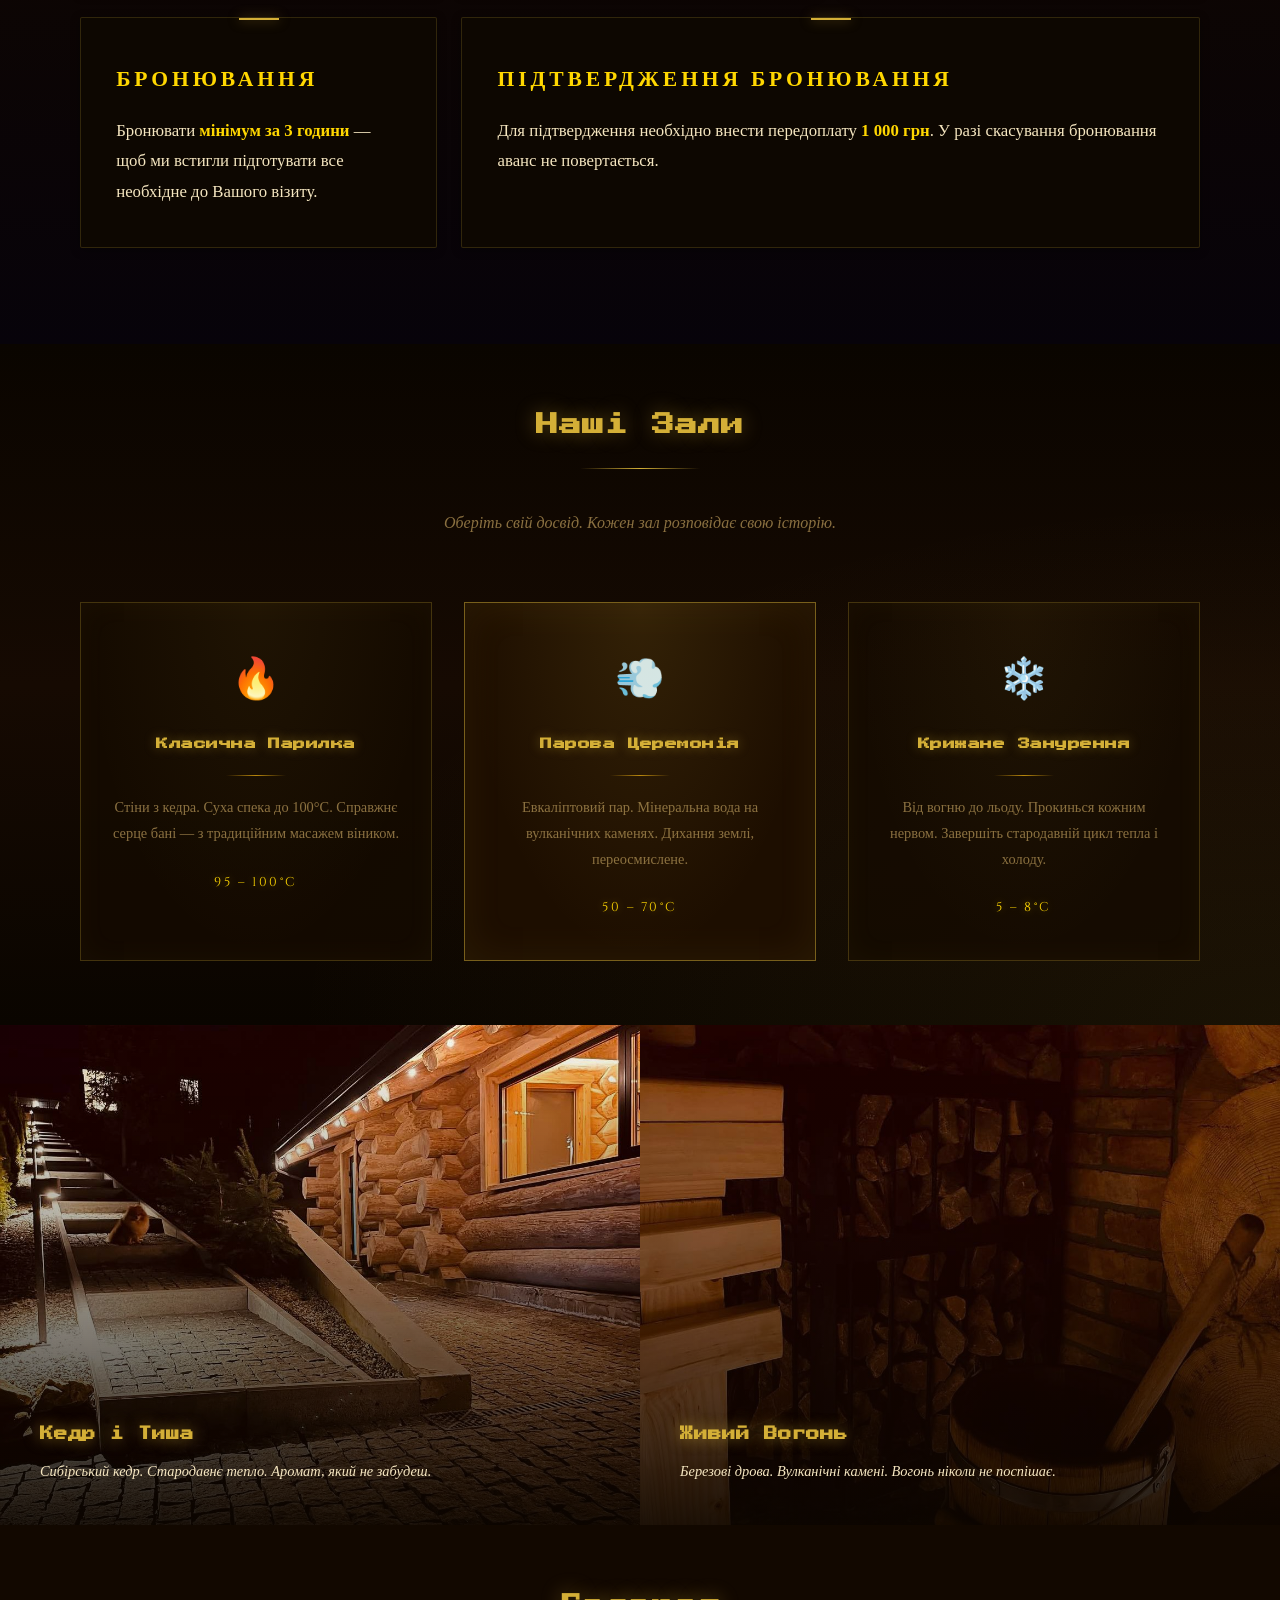
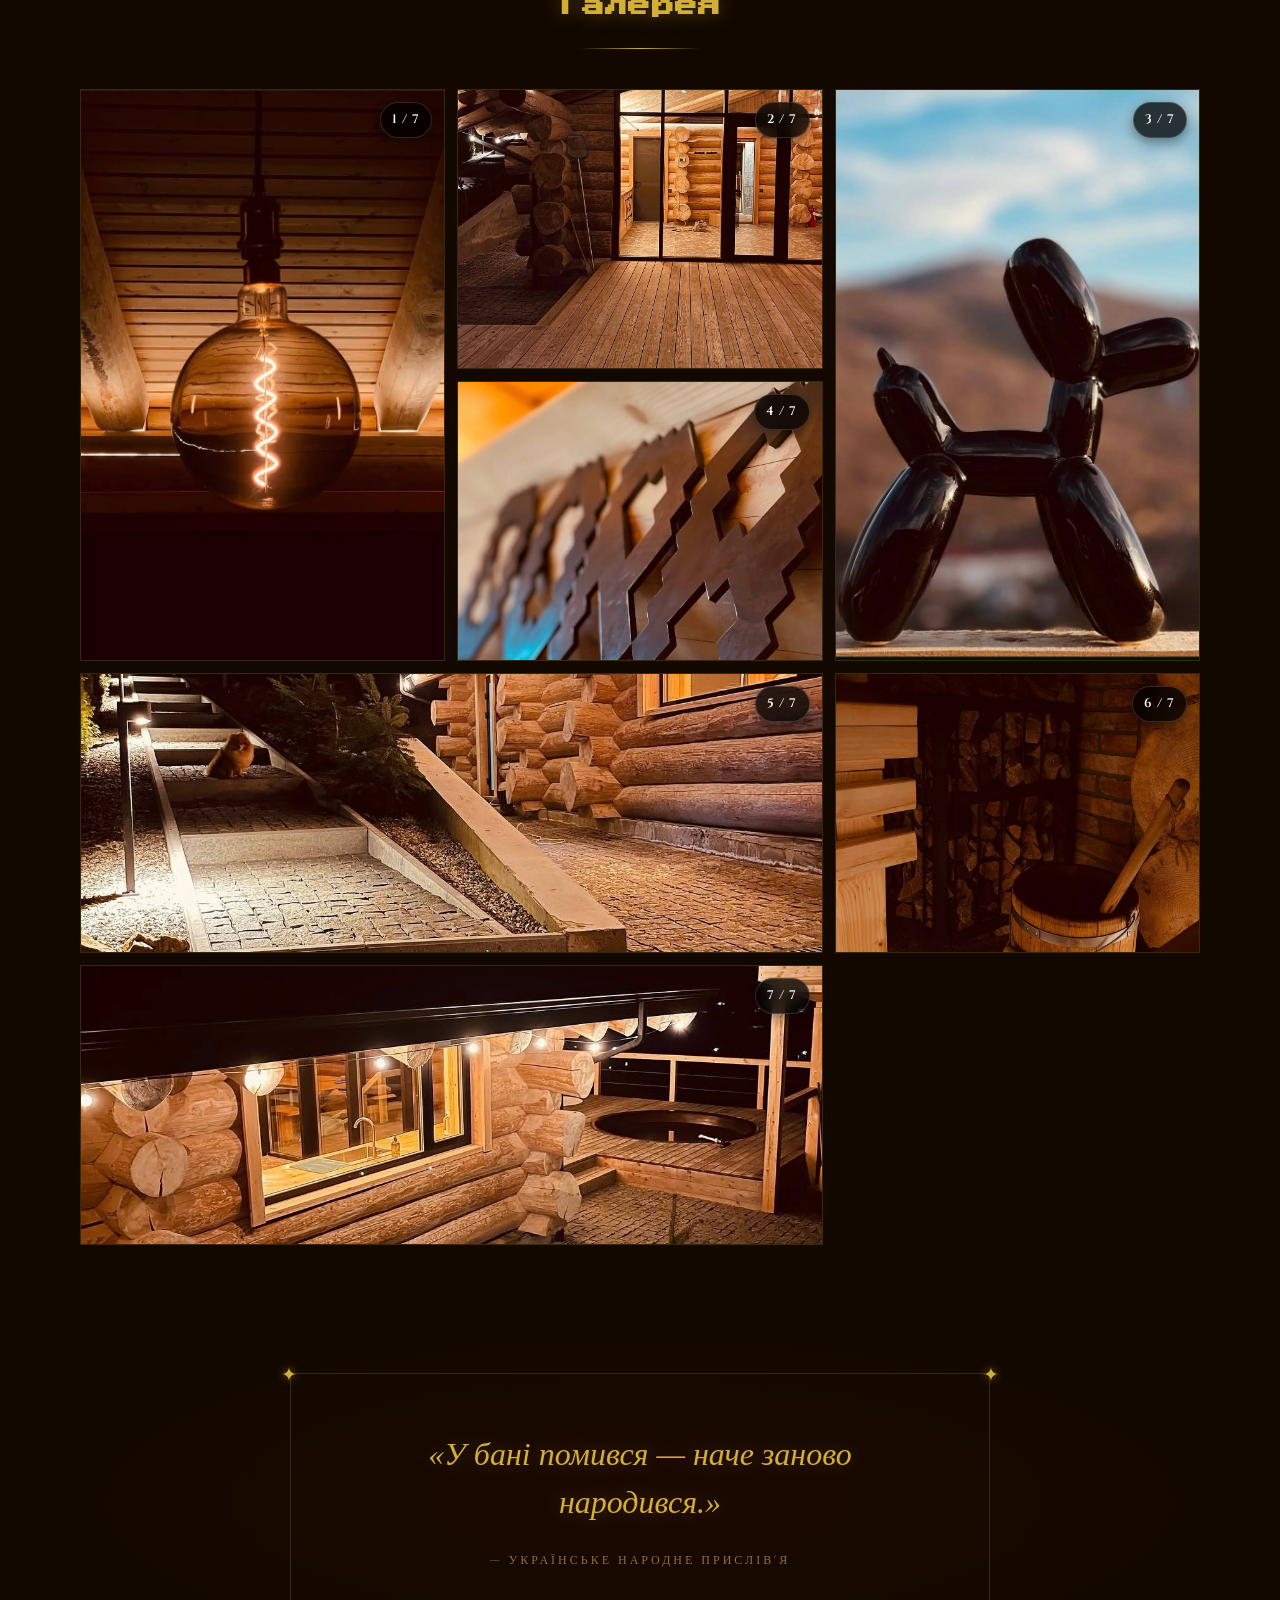
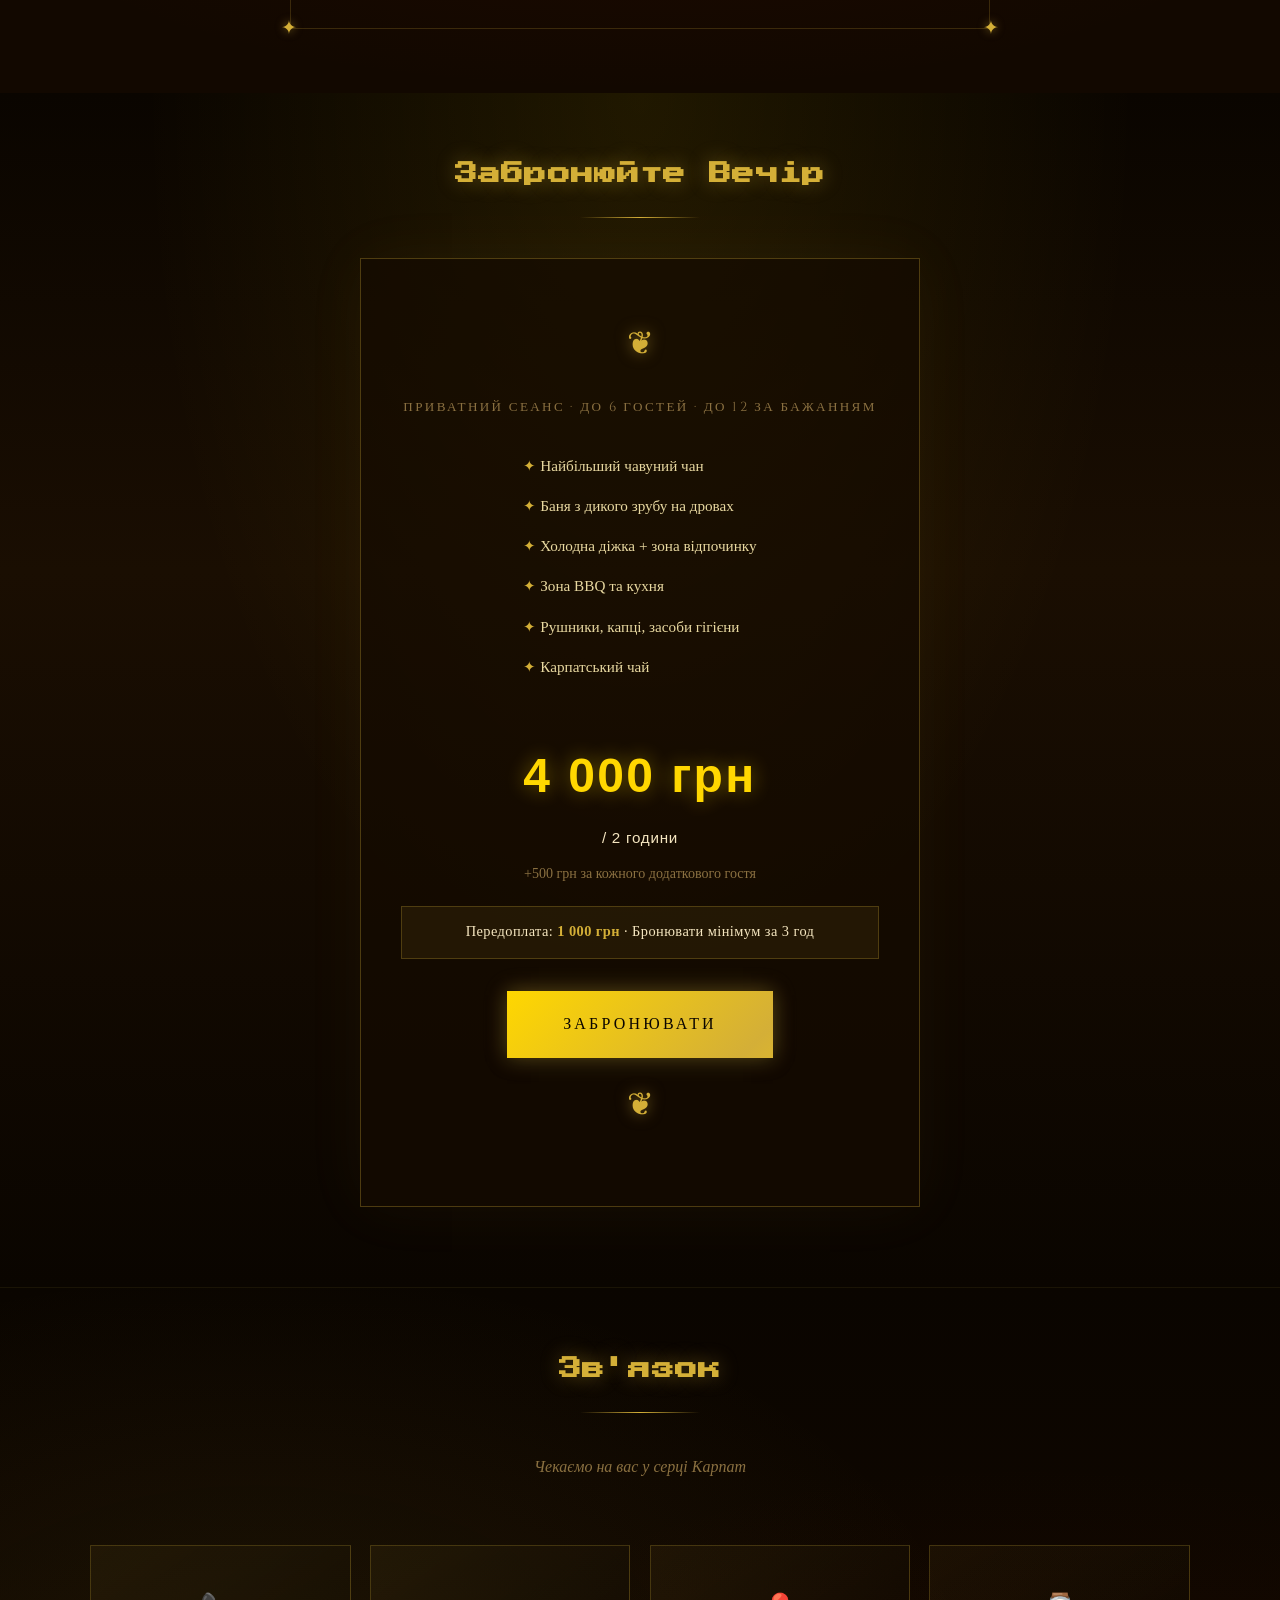
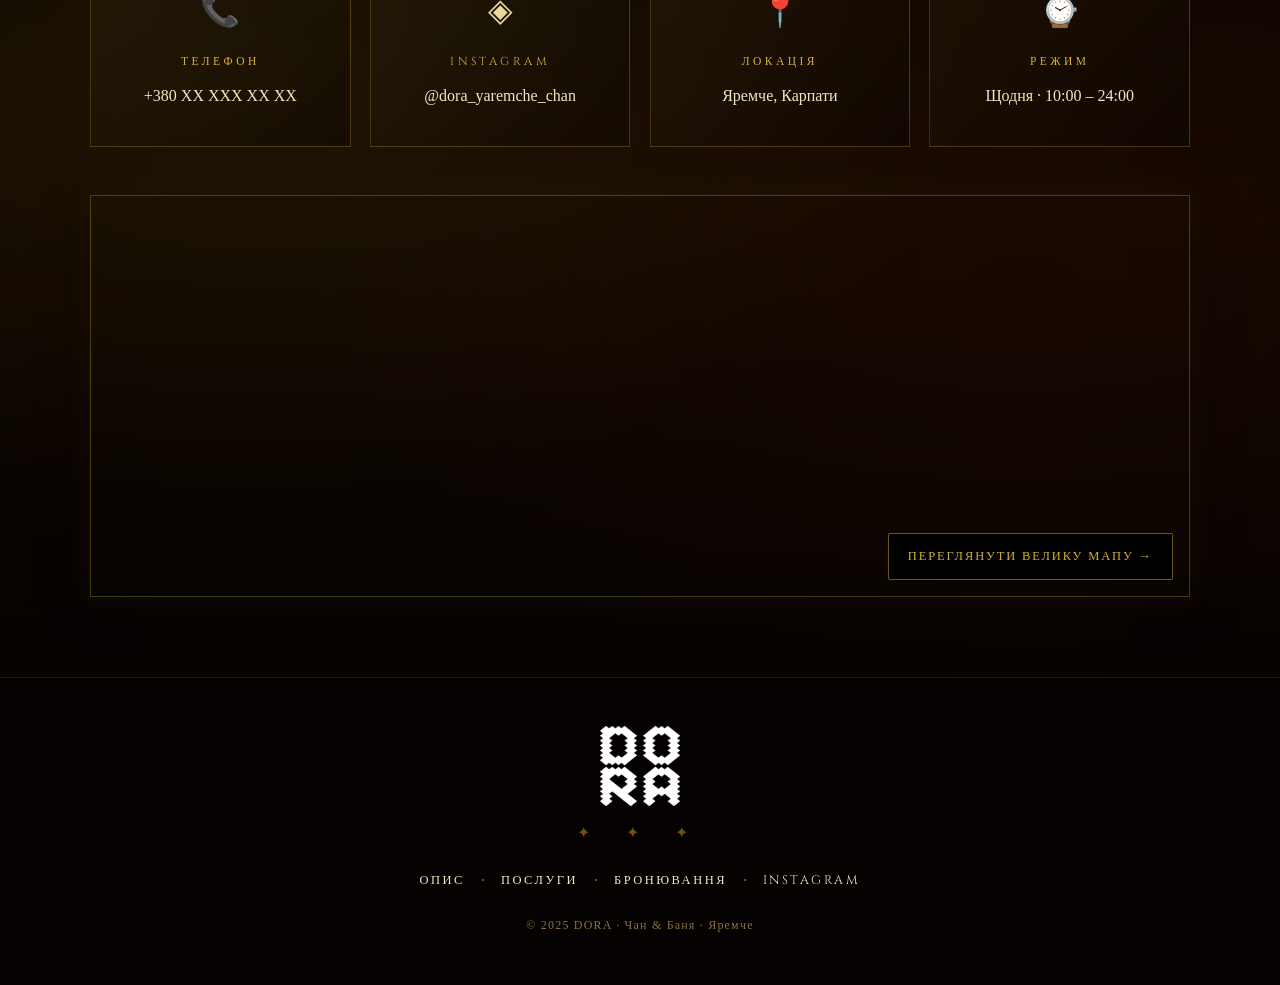
==== commit a98ea4da: "Shrink section paddings (6-8rem to 4rem), remove duplicate about-section CSS, drop hero bottom ornam" ====
--- a/index.html
+++ b/index.html
@@ -51,7 +51,6 @@
             <p class="hero-sub">Панорамний чан та баня у Яремче</p>
             <p class="hero-tagline">«Де стародавній вогонь зустрічає нове тисячоліття»</p>
             <a href="#reserve" class="gold-btn">Забронювати Сеанс</a>
-            <div class="hero-ornament bottom">✦ ✦ ✦</div>
         </div>
     </section>
 
--- a/css/style.css
+++ b/css/style.css
@@ -241,11 +241,6 @@
 }
 .gold-btn.large { font-size: 1rem; padding: 1.2rem 3.5rem; }
 
-/* ── ABOUT ── */
-.about-section {
-    padding: 6rem 0; background: var(--bg2); position: relative; z-index: 1;
-}
-
 .section-ornament {
     text-align: center; color: var(--gold);
     font-size: 1.5rem; letter-spacing: 1.5rem;
@@ -314,7 +309,7 @@
 
 /* ── SERVICES ── */
 .services-section {
-    padding: 6rem 0;
+    padding: 4rem 0;
     background:
         radial-gradient(ellipse at bottom right, rgba(212,175,55,0.08) 0%, transparent 55%),
         linear-gradient(180deg, #0a0500 0%, #160a02 50%, #0a0500 100%);
@@ -425,7 +420,7 @@
 
 /* ── QUOTE ── */
 .quote-section {
-    padding: 8rem 0; text-align: center;
+    padding: 4rem 0; text-align: center;
     background: var(--bg2); position: relative; z-index: 1;
     background-image: radial-gradient(ellipse at center, rgba(139,26,0,0.08) 0%, transparent 70%);
 }
@@ -458,7 +453,7 @@
 
 /* ── RESERVE ── */
 .reserve-section {
-    padding: 6rem 0 8rem;
+    padding: 4rem 0 5rem;
     background:
         radial-gradient(ellipse at top, rgba(255,215,0,0.09) 0%, transparent 55%),
         linear-gradient(180deg, #0a0500 0%, #1a0e02 40%, #0a0500 100%);
@@ -911,7 +906,7 @@
 
 /* ── GALLERY ── */
 .gallery-section {
-    padding: 6rem 0;
+    padding: 4rem 0;
     background: var(--bg2);
     position: relative; z-index: 1;
 }
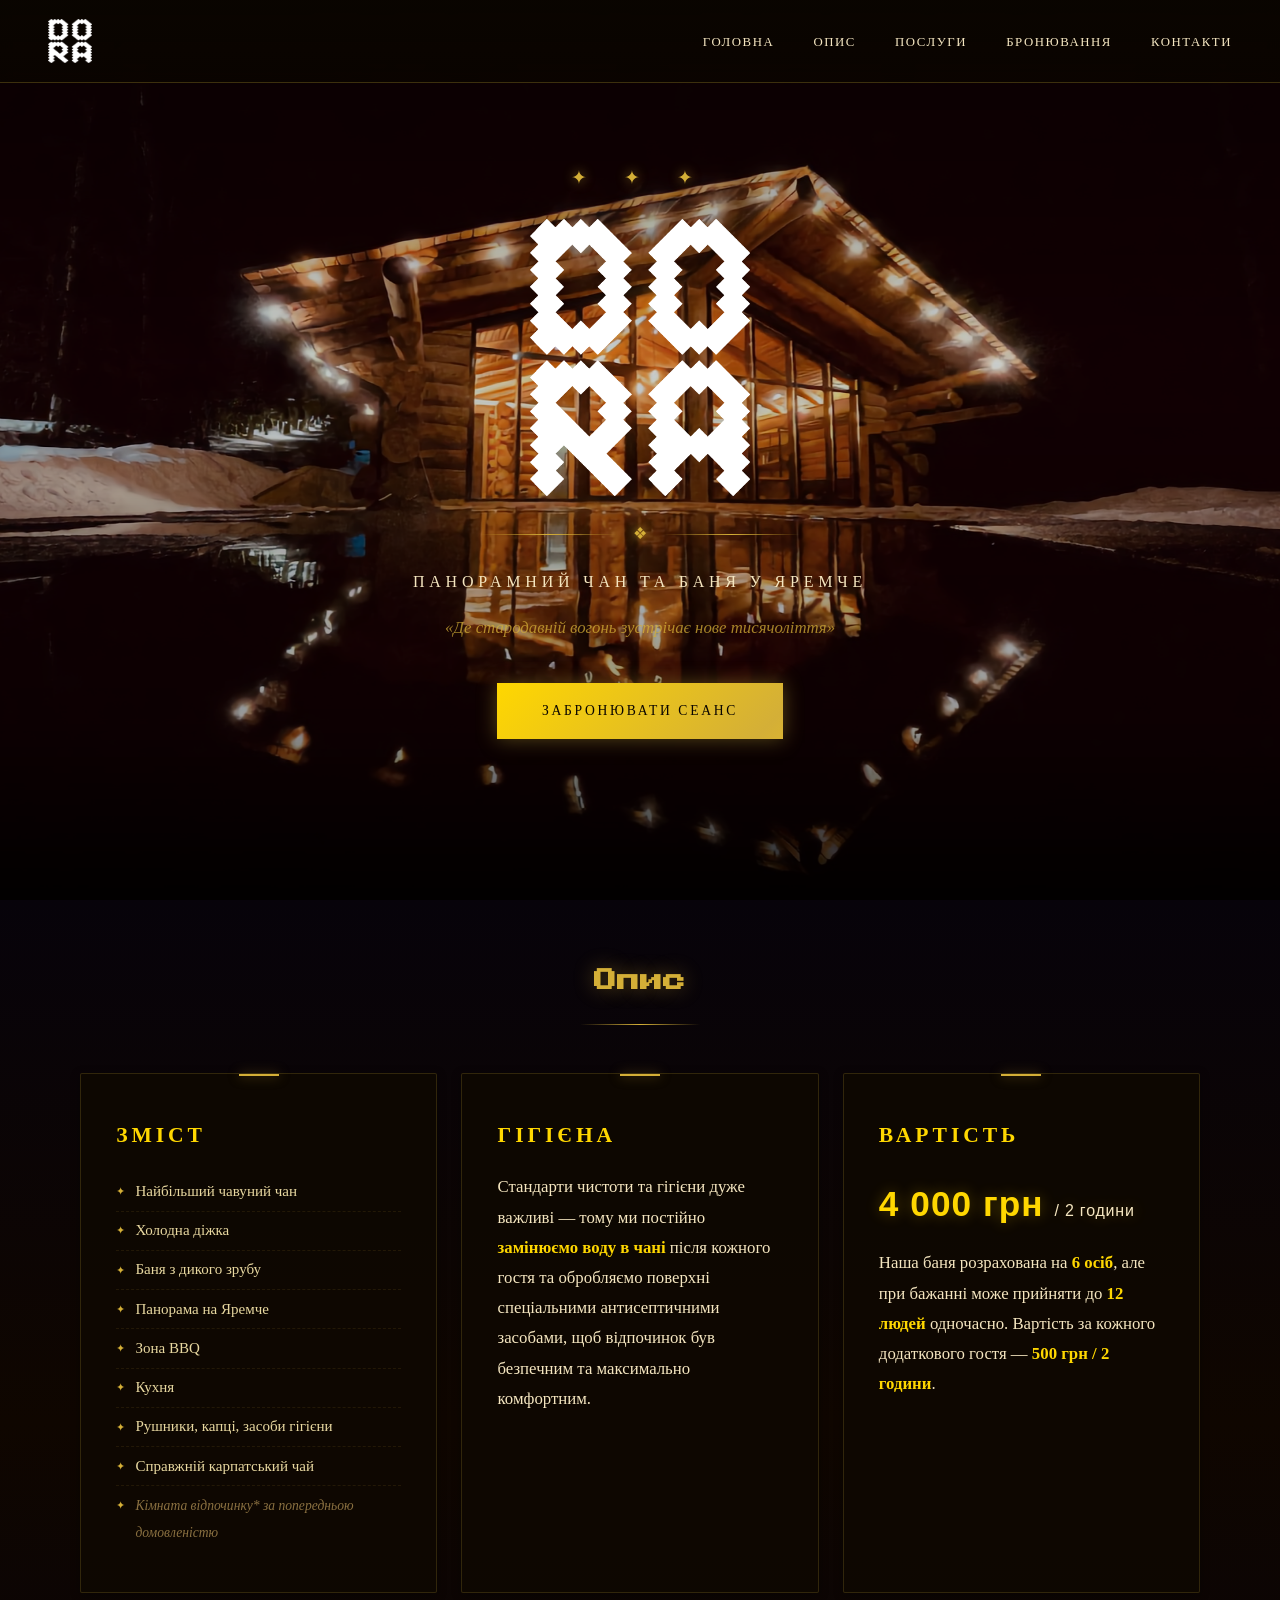
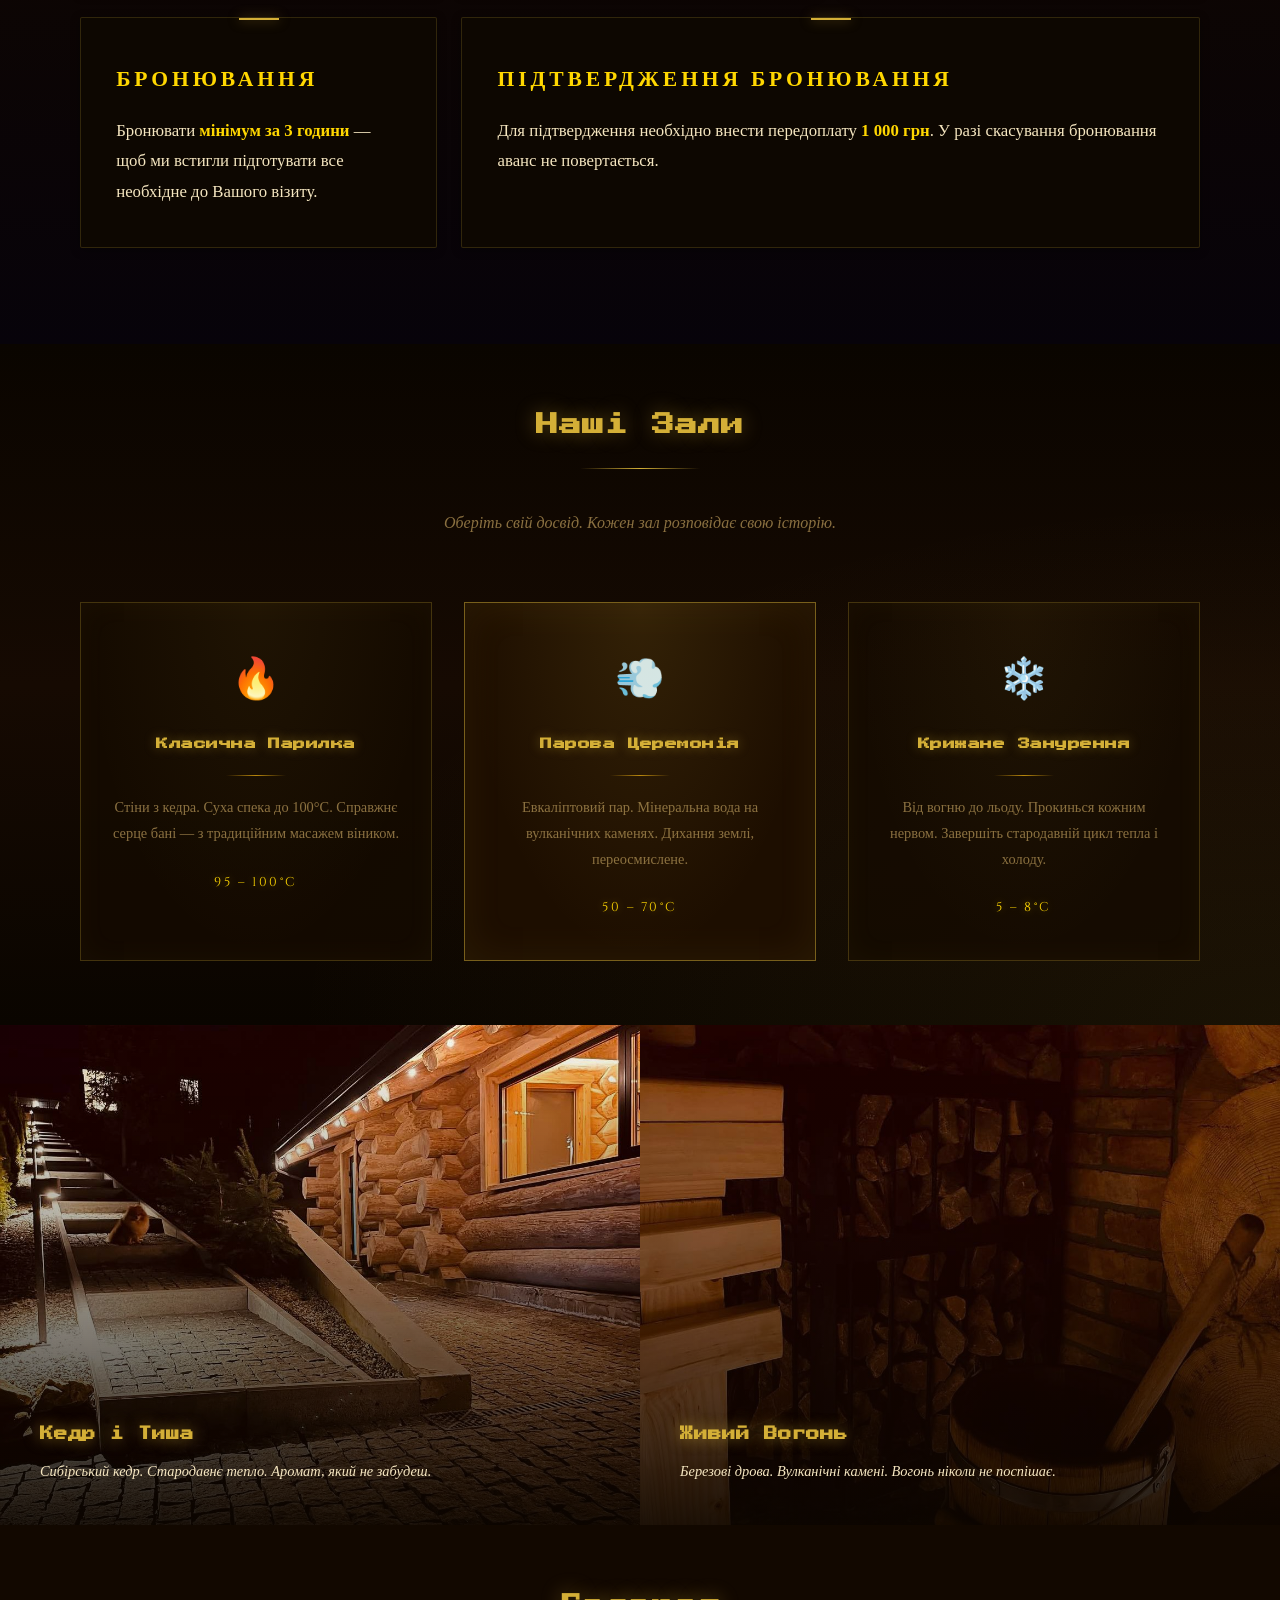
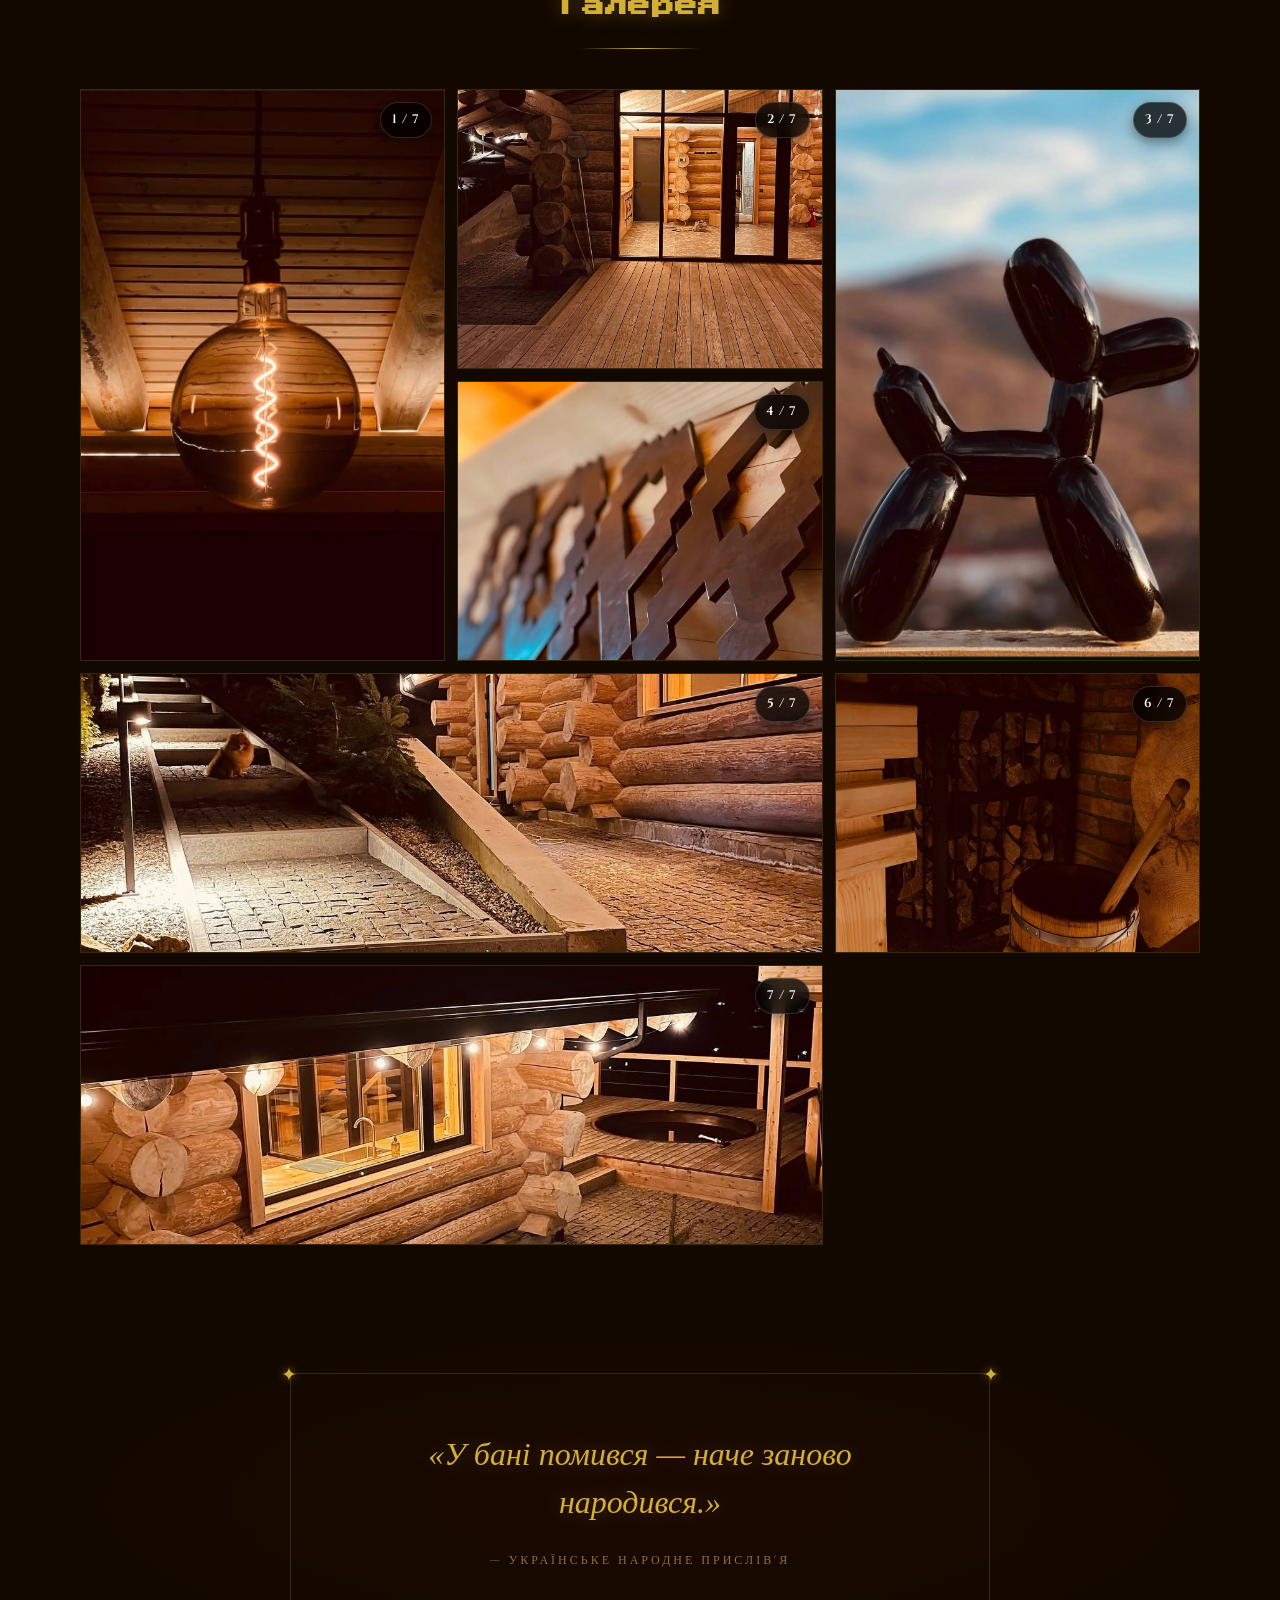
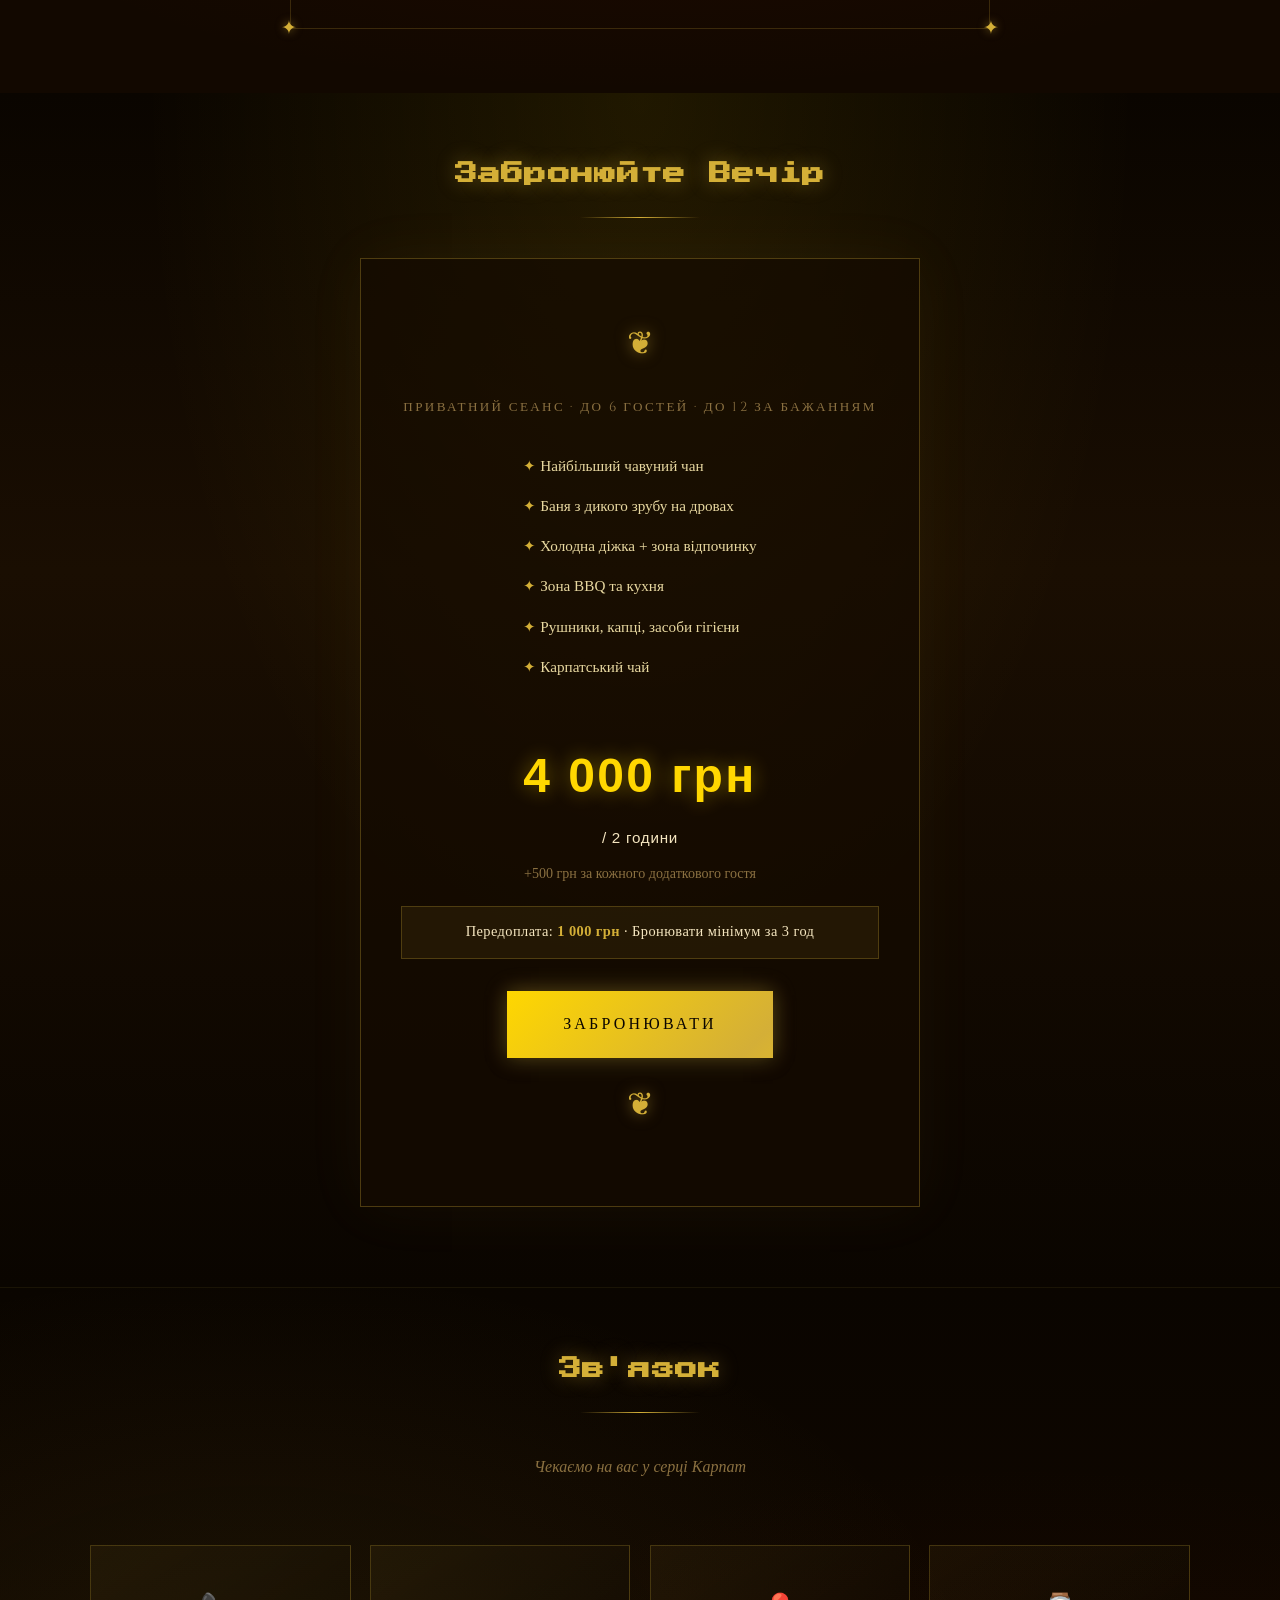
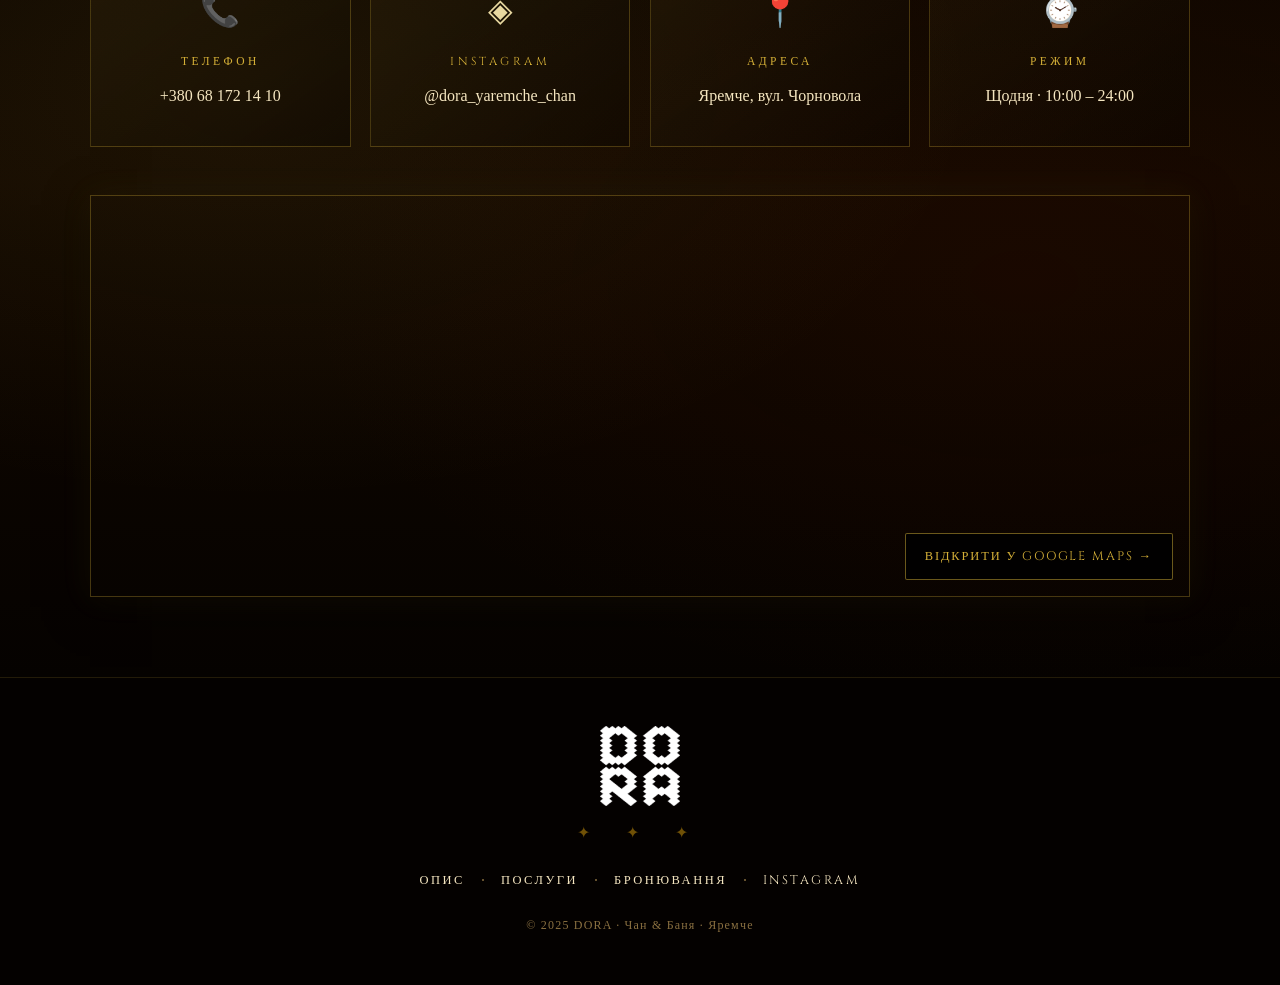
==== commit 1ceb0ccf: "Add real contacts: phone +380 68 172 14 10, address Яремче вул. Чорновола, Google Maps embed Co-Auth" ====
--- a/index.html
+++ b/index.html
@@ -258,20 +258,20 @@
             <p class="section-sub">Чекаємо на вас у серці Карпат</p>
 
             <div class="contact-grid">
-                <a href="tel:+380XXXXXXXXX" class="contact-card">
+                <a href="tel:+380681721410" class="contact-card">
                     <div class="ct-icon">📞</div>
                     <div class="ct-label">Телефон</div>
-                    <div class="ct-value">+380 XX XXX XX XX</div>
+                    <div class="ct-value">+380 68 172 14 10</div>
                 </a>
                 <a href="https://instagram.com/dora_yaremche_chan" target="_blank" class="contact-card">
                     <div class="ct-icon">◈</div>
                     <div class="ct-label">Instagram</div>
                     <div class="ct-value">@dora_yaremche_chan</div>
                 </a>
-                <a href="https://maps.google.com/?q=Яремче" target="_blank" class="contact-card">
+                <a href="https://maps.google.com/?q=вулиця+Чорновола+Яремче" target="_blank" class="contact-card">
                     <div class="ct-icon">📍</div>
-                    <div class="ct-label">Локація</div>
-                    <div class="ct-value">Яремче, Карпати</div>
+                    <div class="ct-label">Адреса</div>
+                    <div class="ct-value">Яремче, вул. Чорновола</div>
                 </a>
                 <div class="contact-card">
                     <div class="ct-icon">⌚</div>
@@ -283,14 +283,14 @@
             <!-- MAP -->
             <div class="map-wrap">
                 <iframe
-                    src="https://www.openstreetmap.org/export/embed.html?bbox=24.5300%2C48.4300%2C24.5850%2C48.4680&amp;layer=mapnik&amp;marker=48.4496%2C24.5550"
+                    src="https://maps.google.com/maps?q=%D0%B2%D1%83%D0%BB%D0%B8%D1%86%D1%8F%20%D0%A7%D0%BE%D1%80%D0%BD%D0%BE%D0%B2%D0%BE%D0%BB%D0%B0%20%D0%AF%D1%80%D0%B5%D0%BC%D1%87%D0%B5&amp;t=&amp;z=15&amp;ie=UTF8&amp;iwloc=&amp;output=embed"
                     style="border:0;"
                     loading="lazy"
                     referrerpolicy="no-referrer-when-downgrade"
-                    title="DORA — Яремче, Карпати"
+                    title="DORA — вул. Чорновола, Яремче"
                     allowfullscreen></iframe>
-                <a href="https://www.openstreetmap.org/?mlat=48.4496&amp;mlon=24.5550#map=14/48.4496/24.5550" target="_blank" class="map-overlay">
-                    <span>Переглянути велику мапу →</span>
+                <a href="https://maps.google.com/?q=вулиця+Чорновола+Яремче" target="_blank" class="map-overlay">
+                    <span>Відкрити у Google Maps →</span>
                 </a>
             </div>
         </div>
